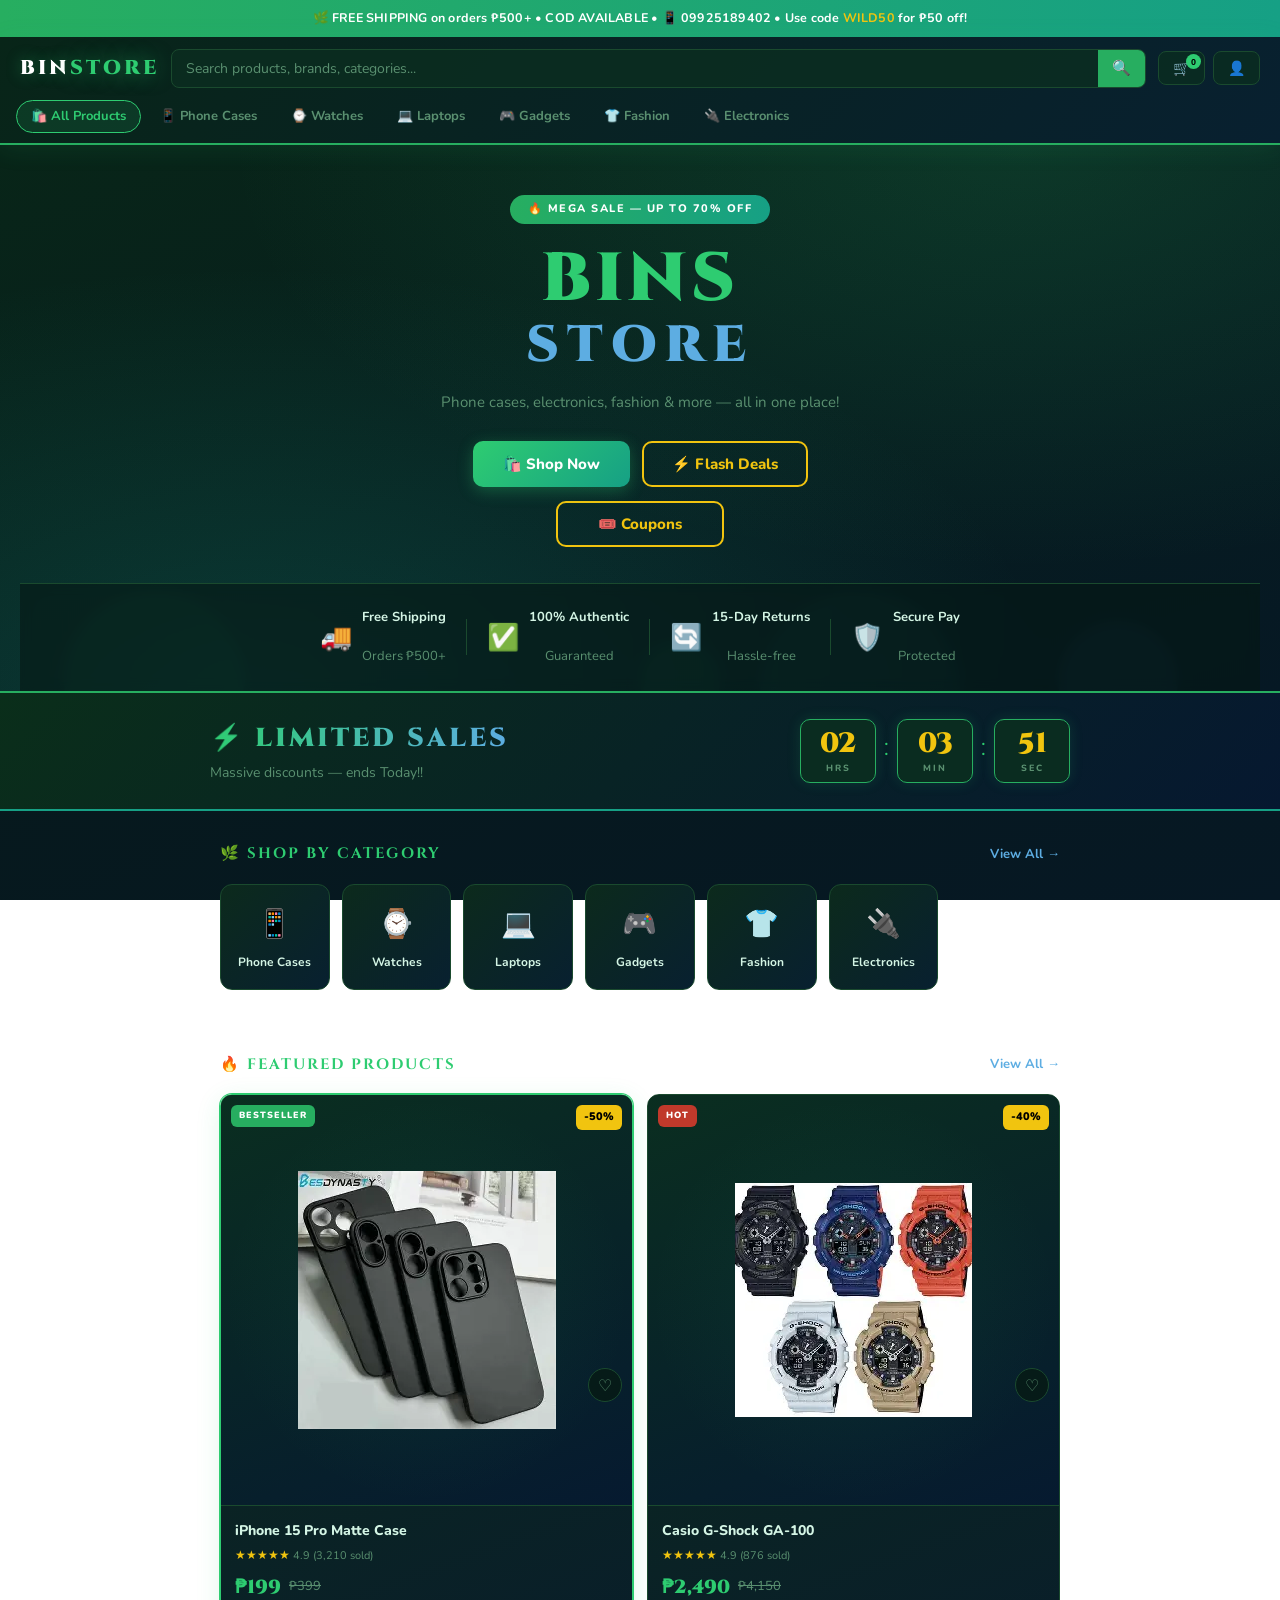
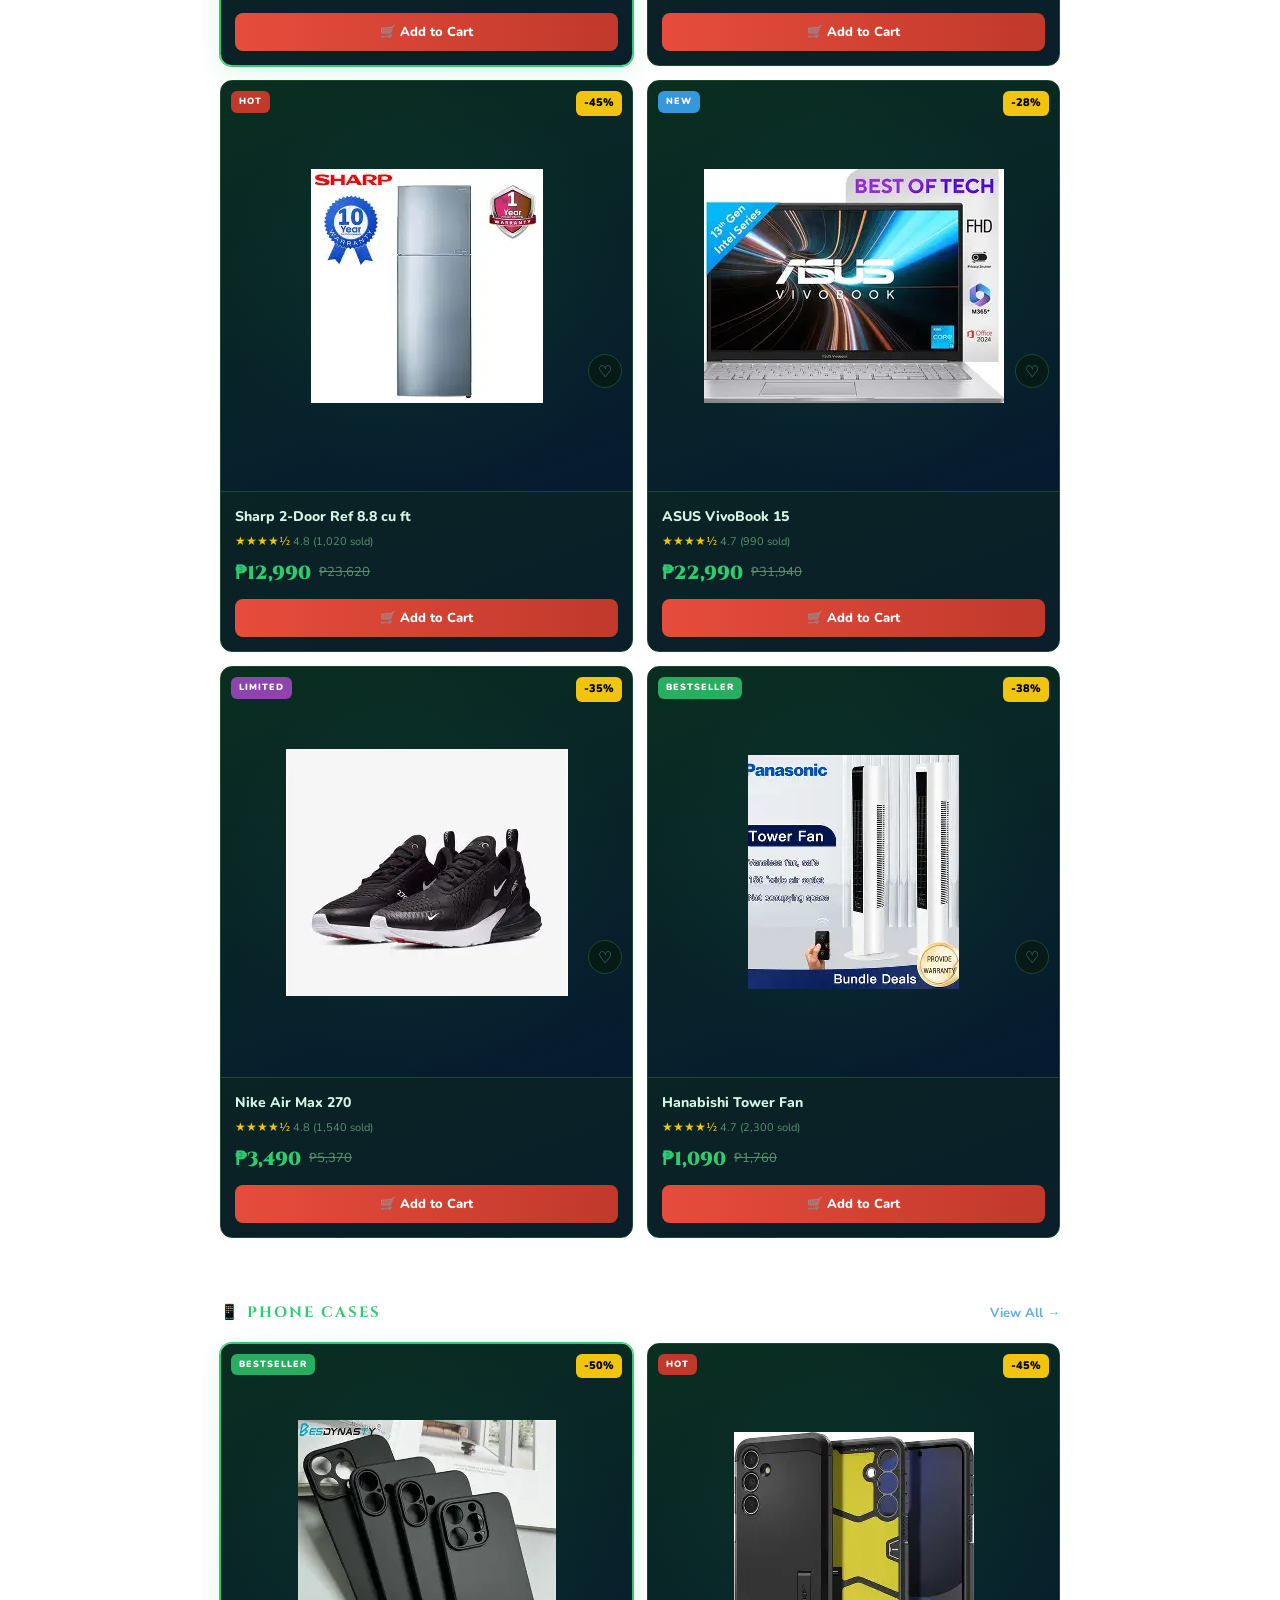
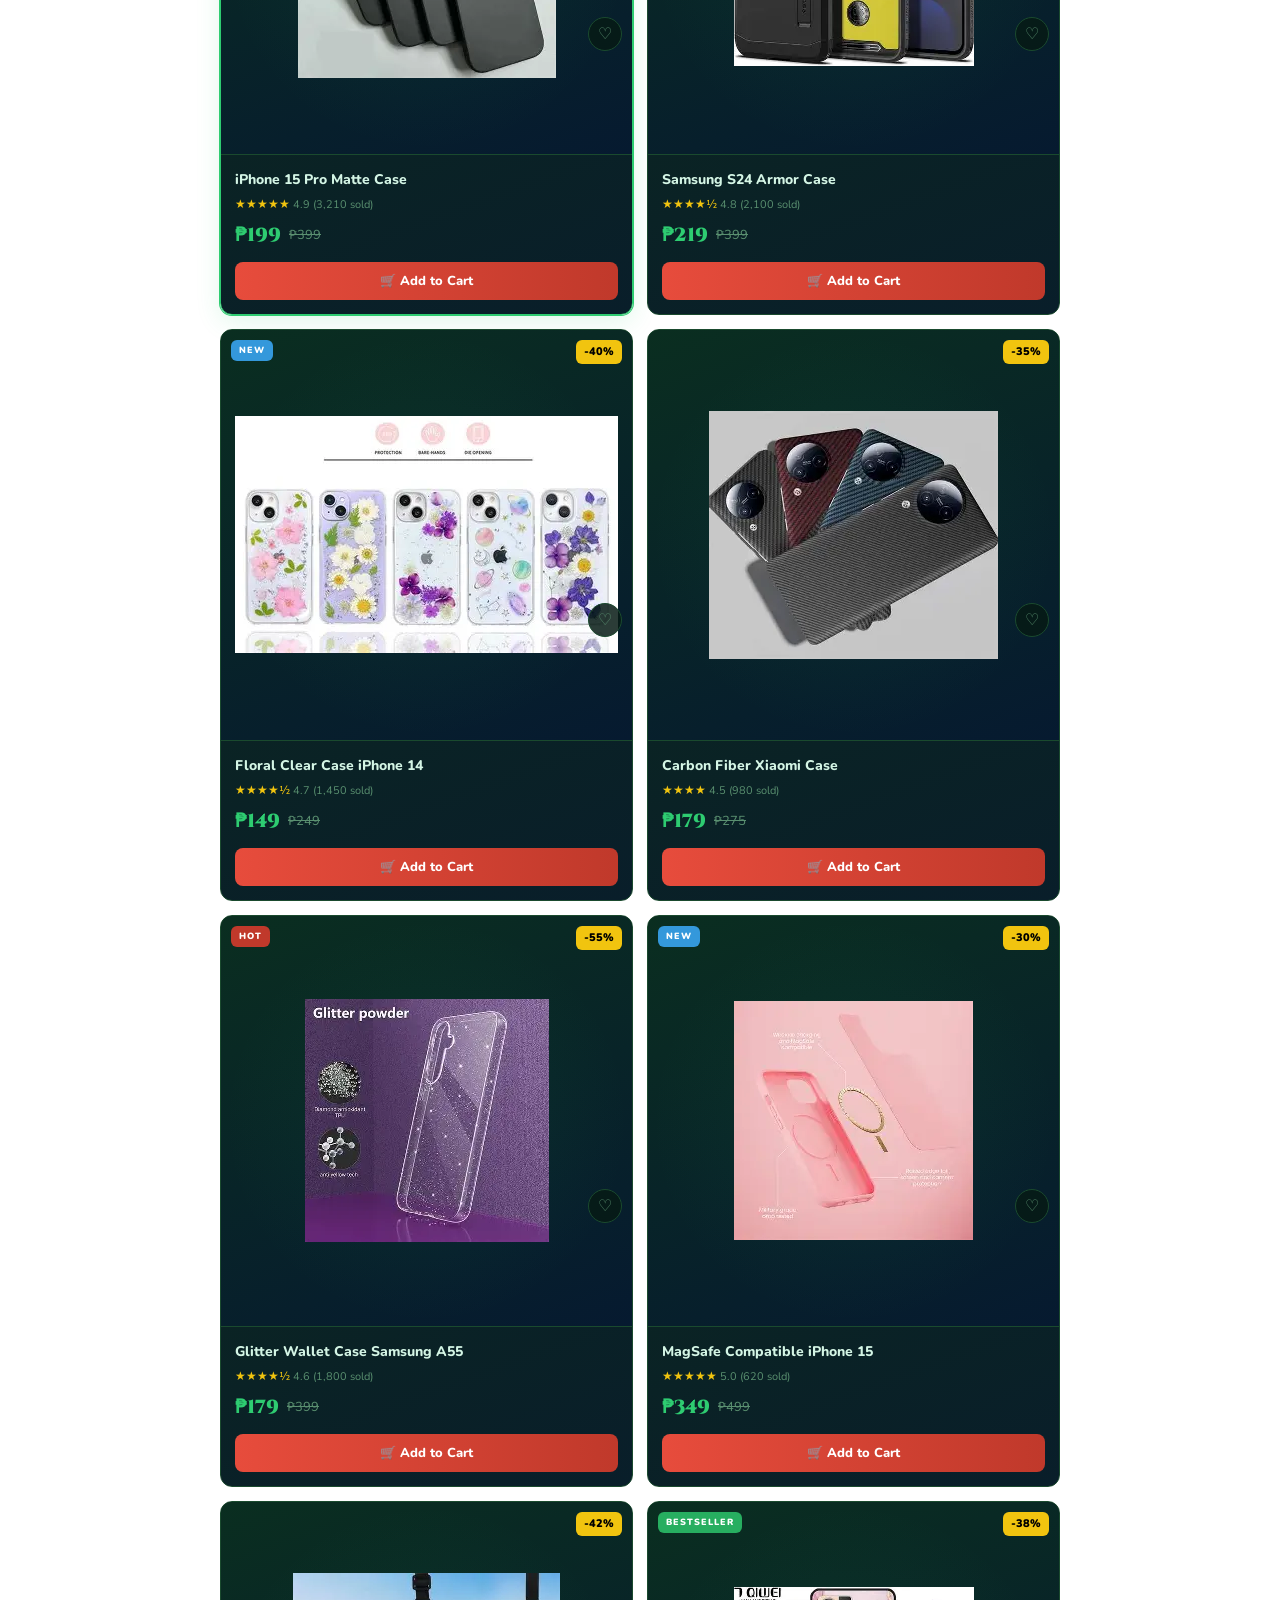
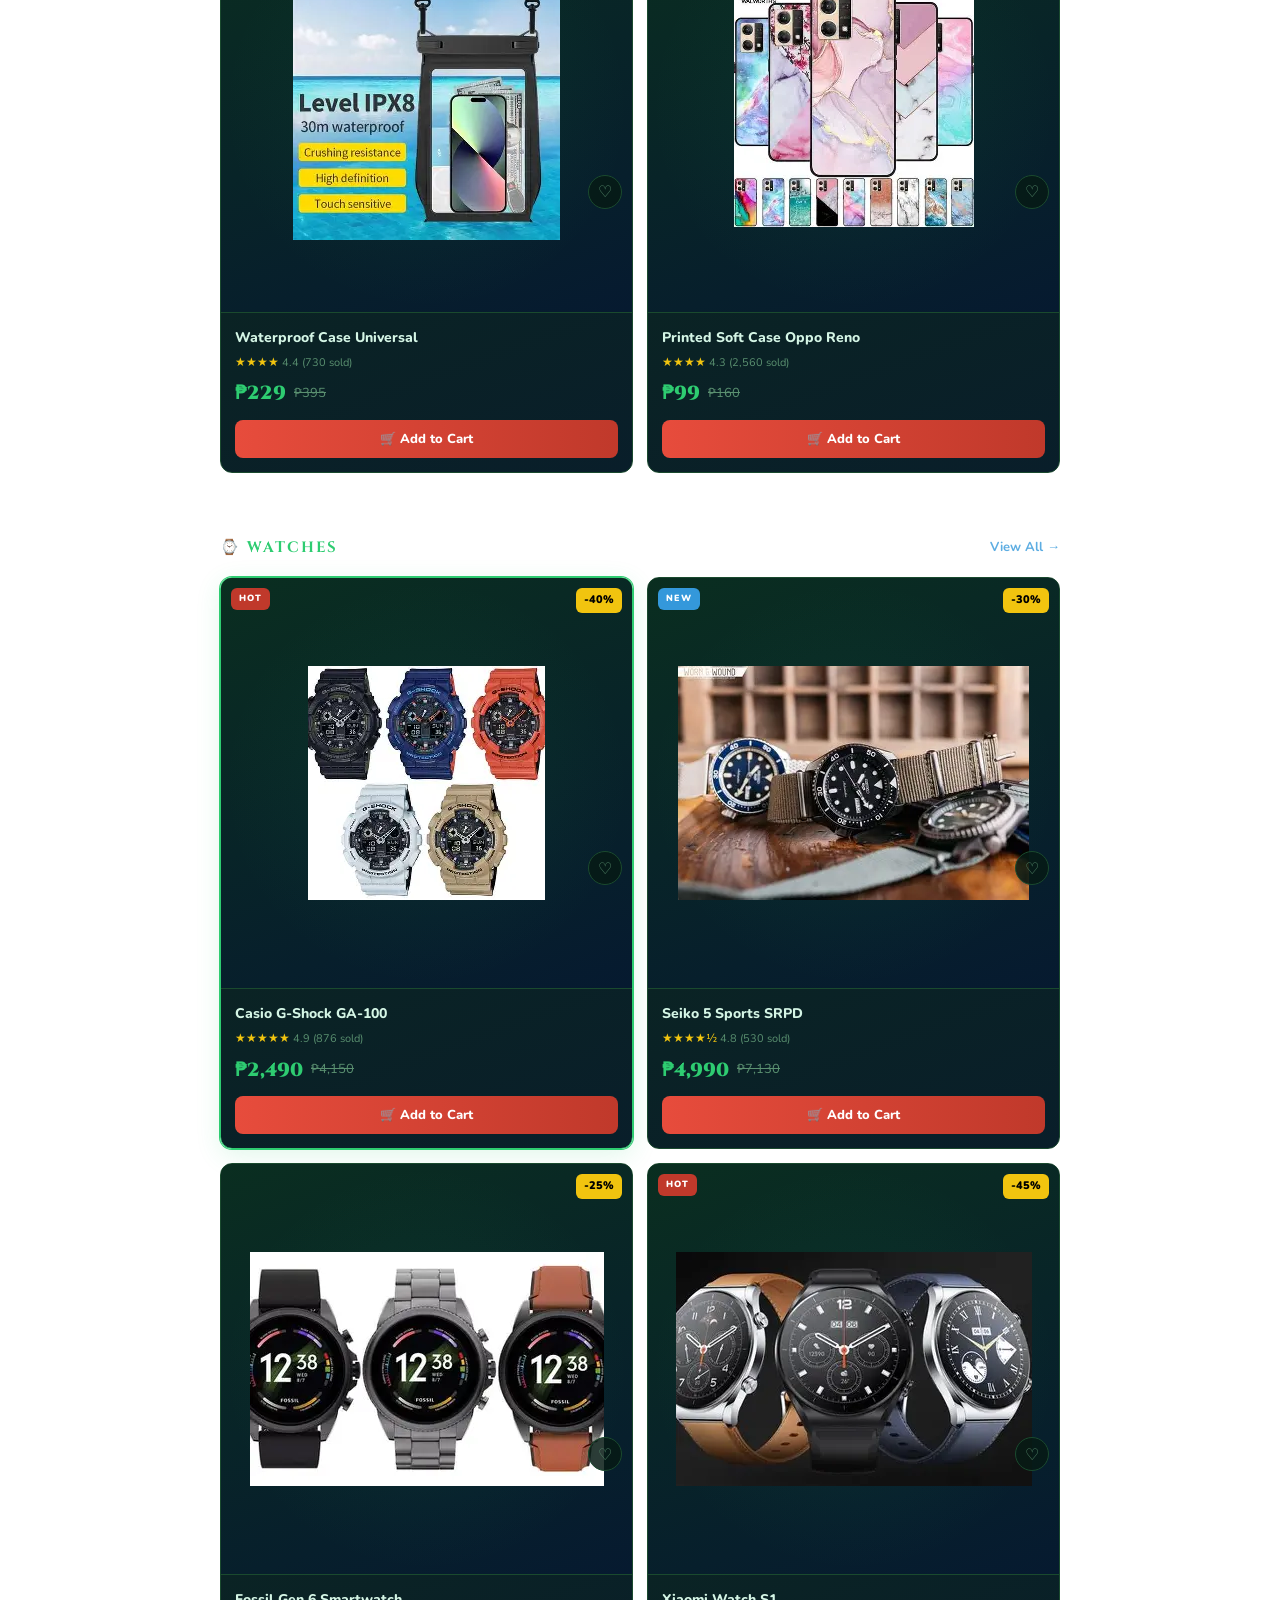
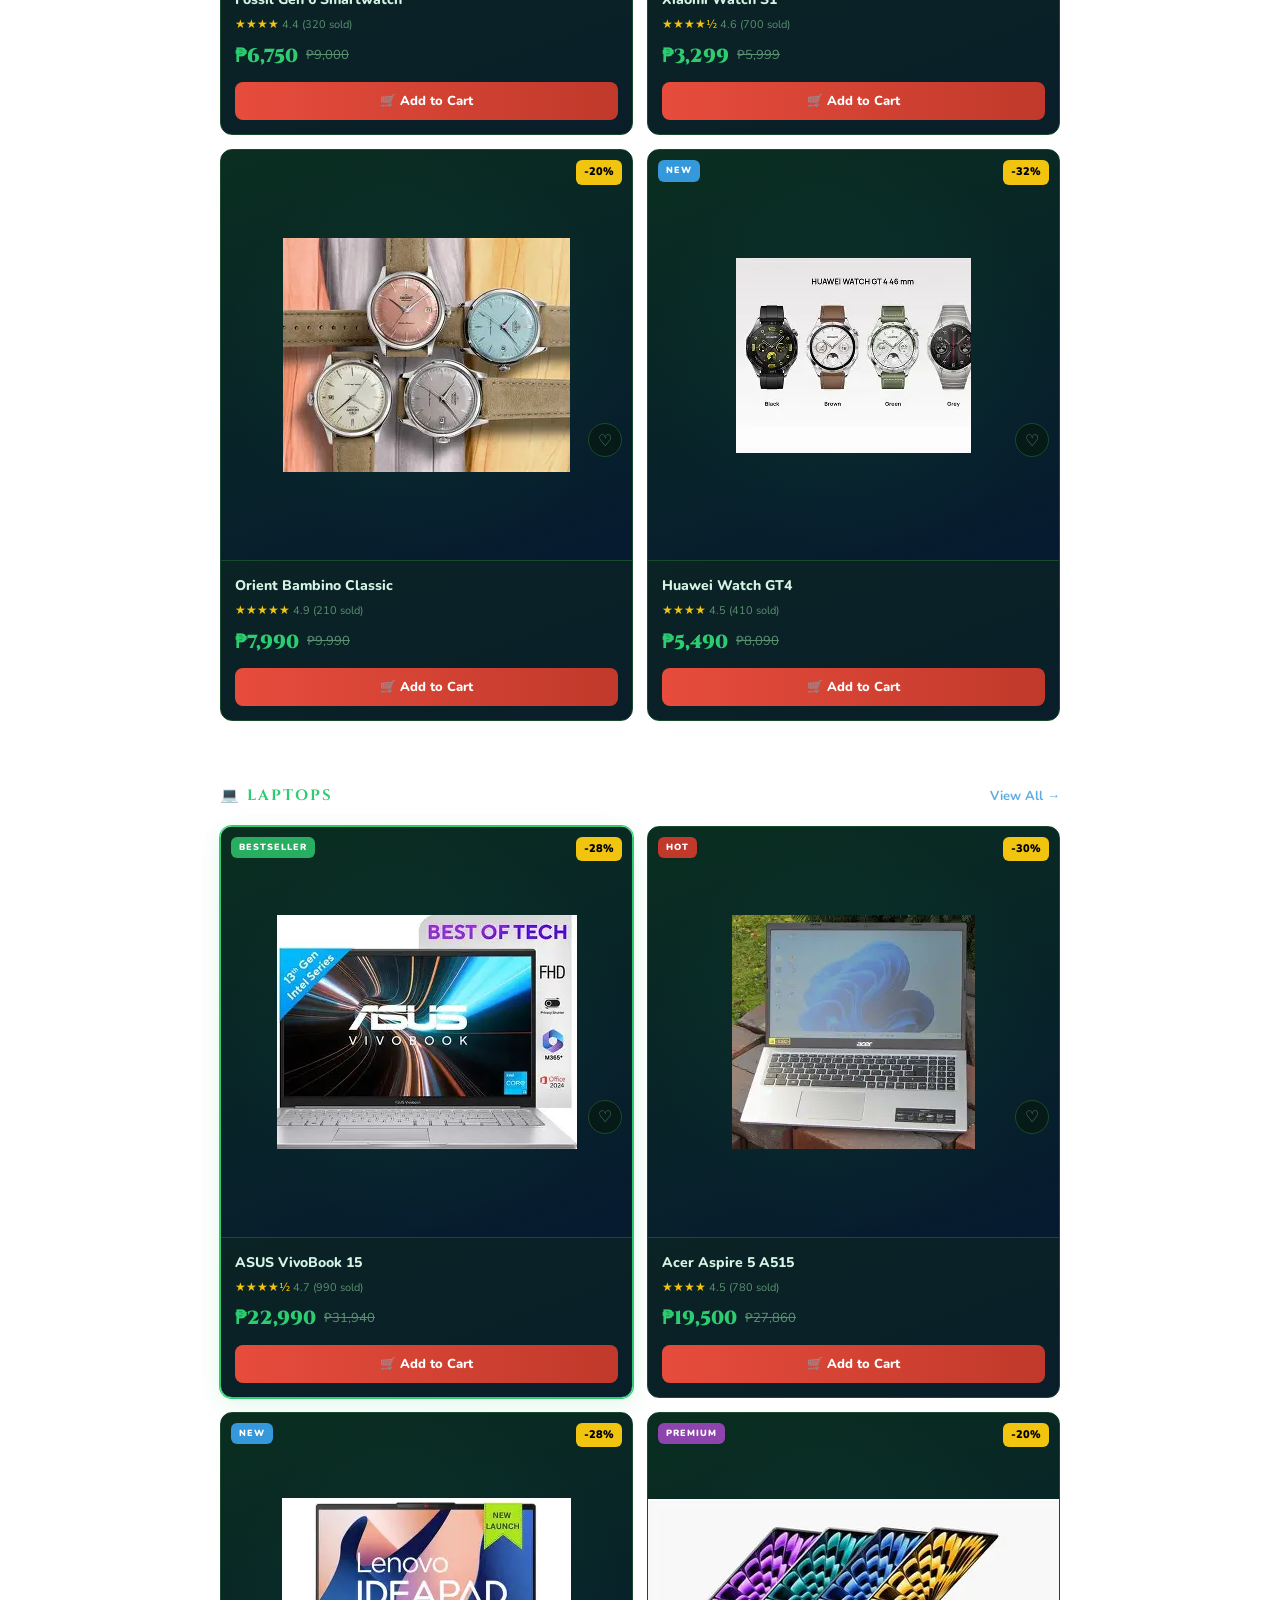
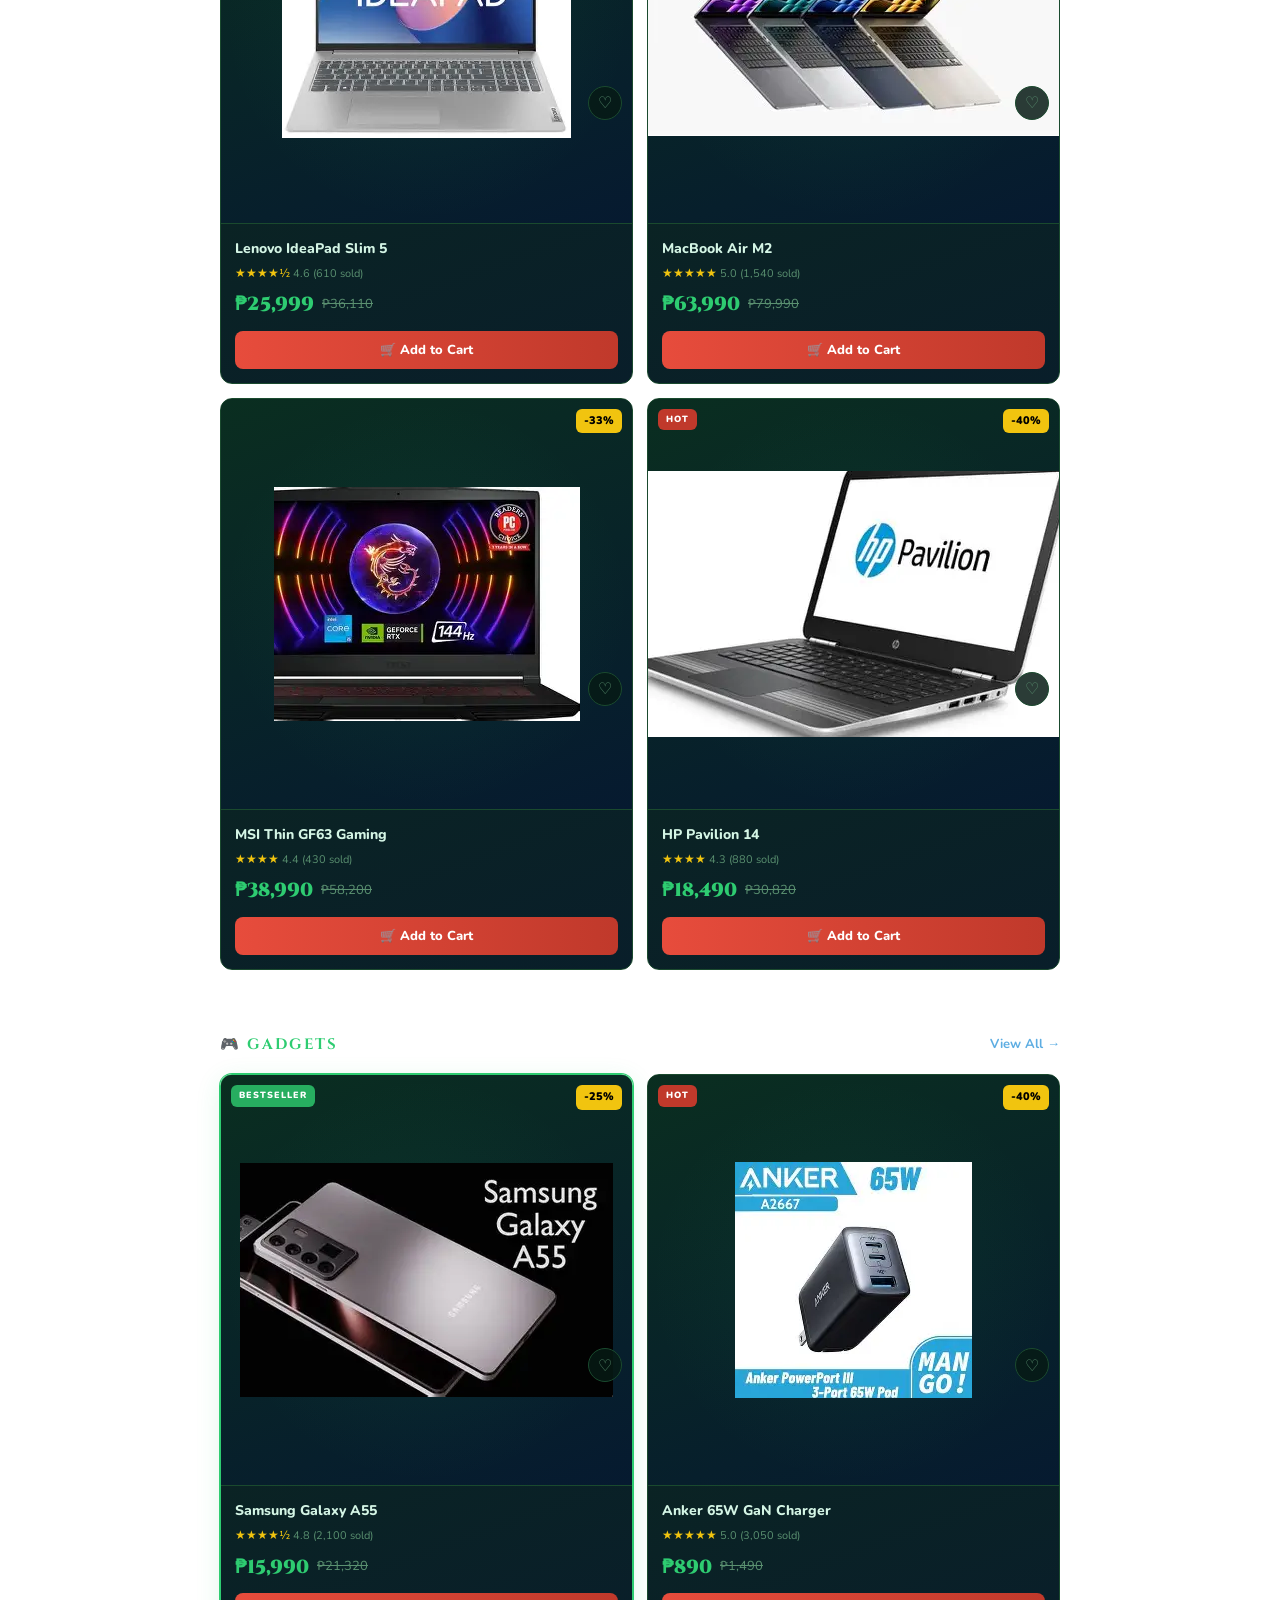
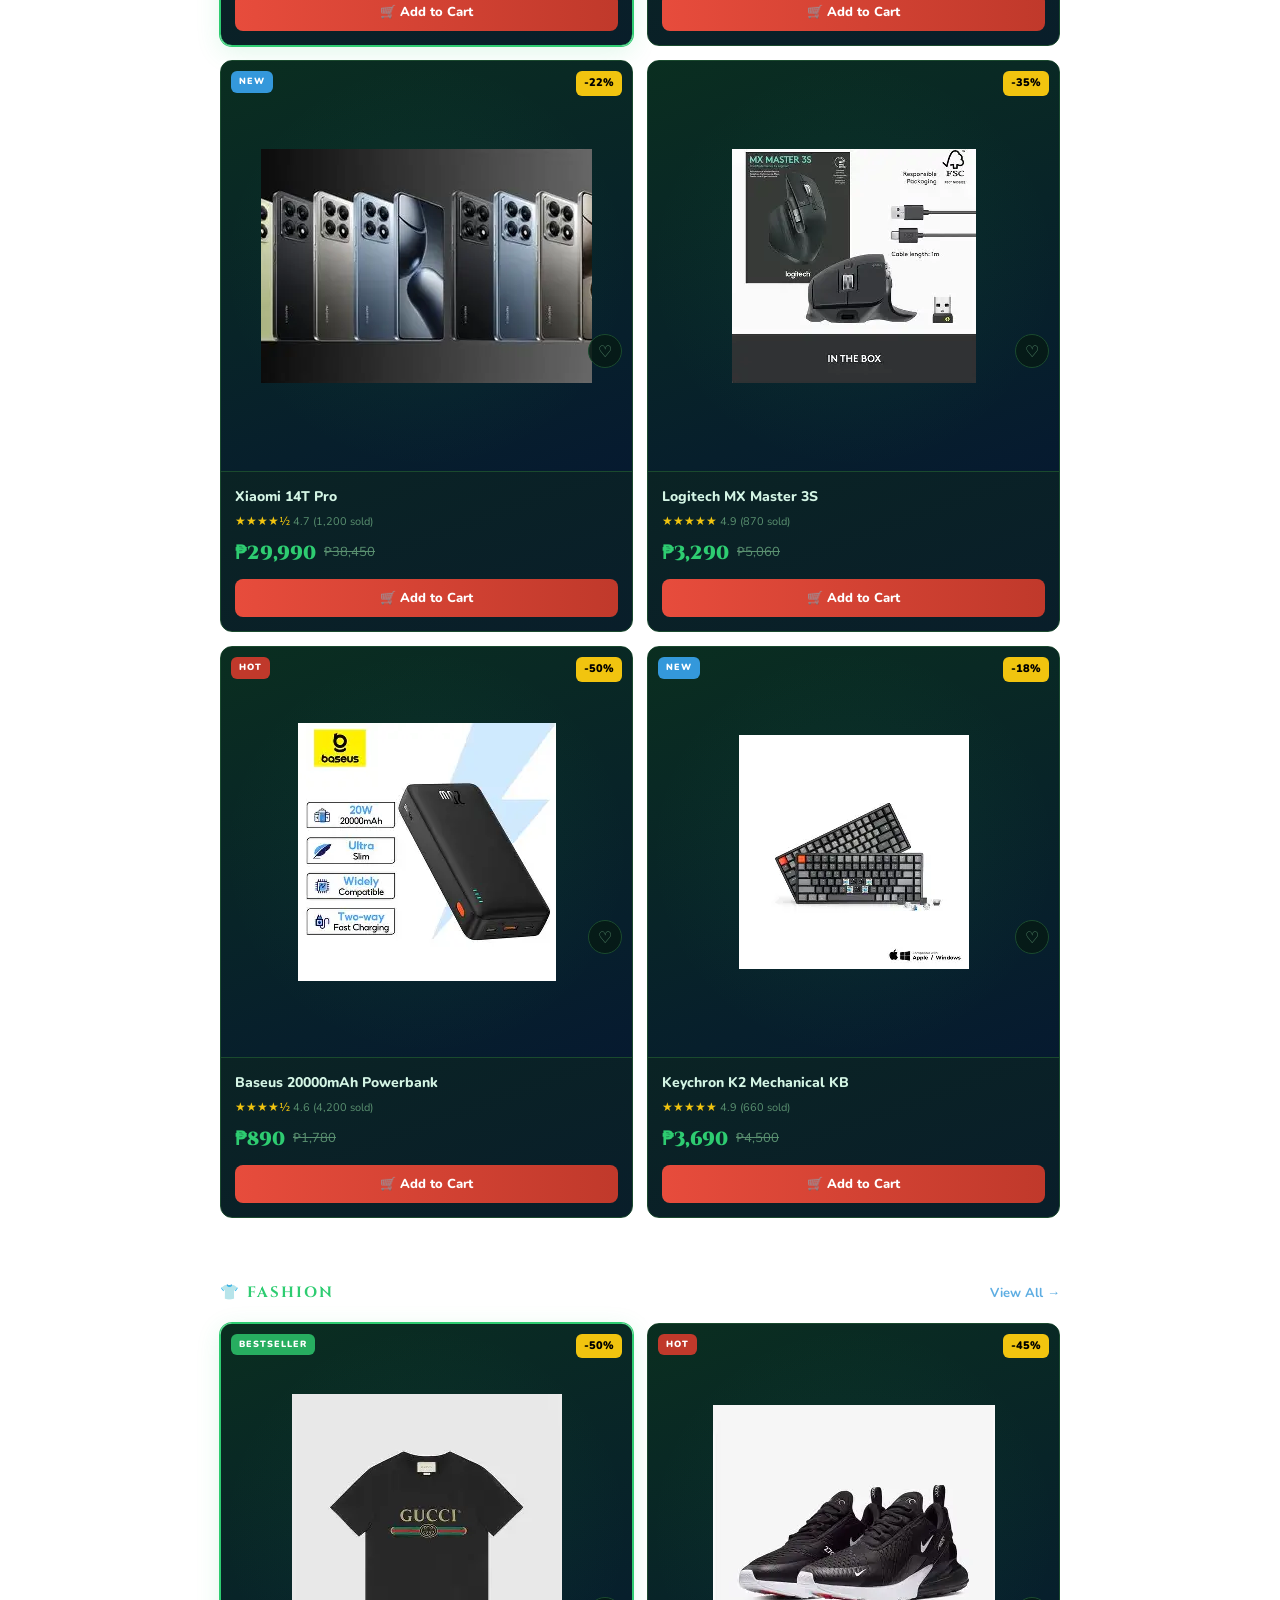
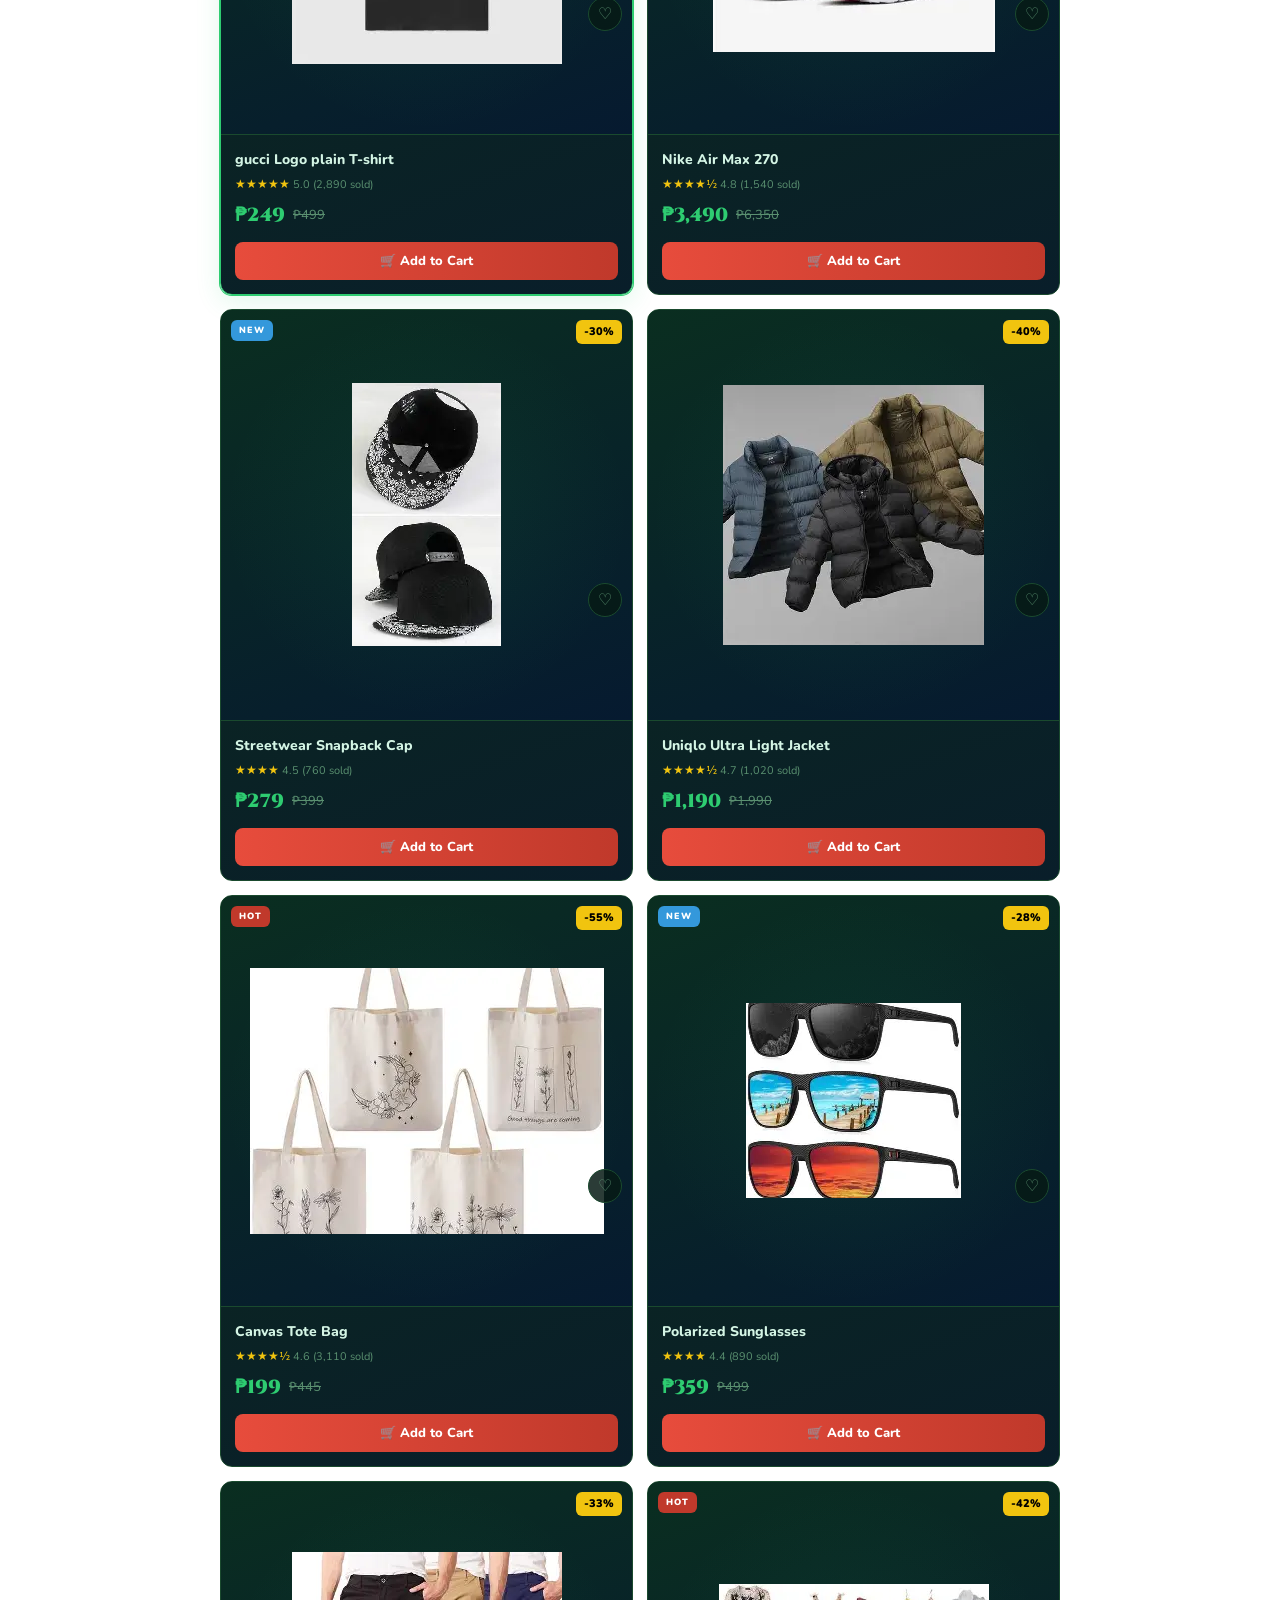
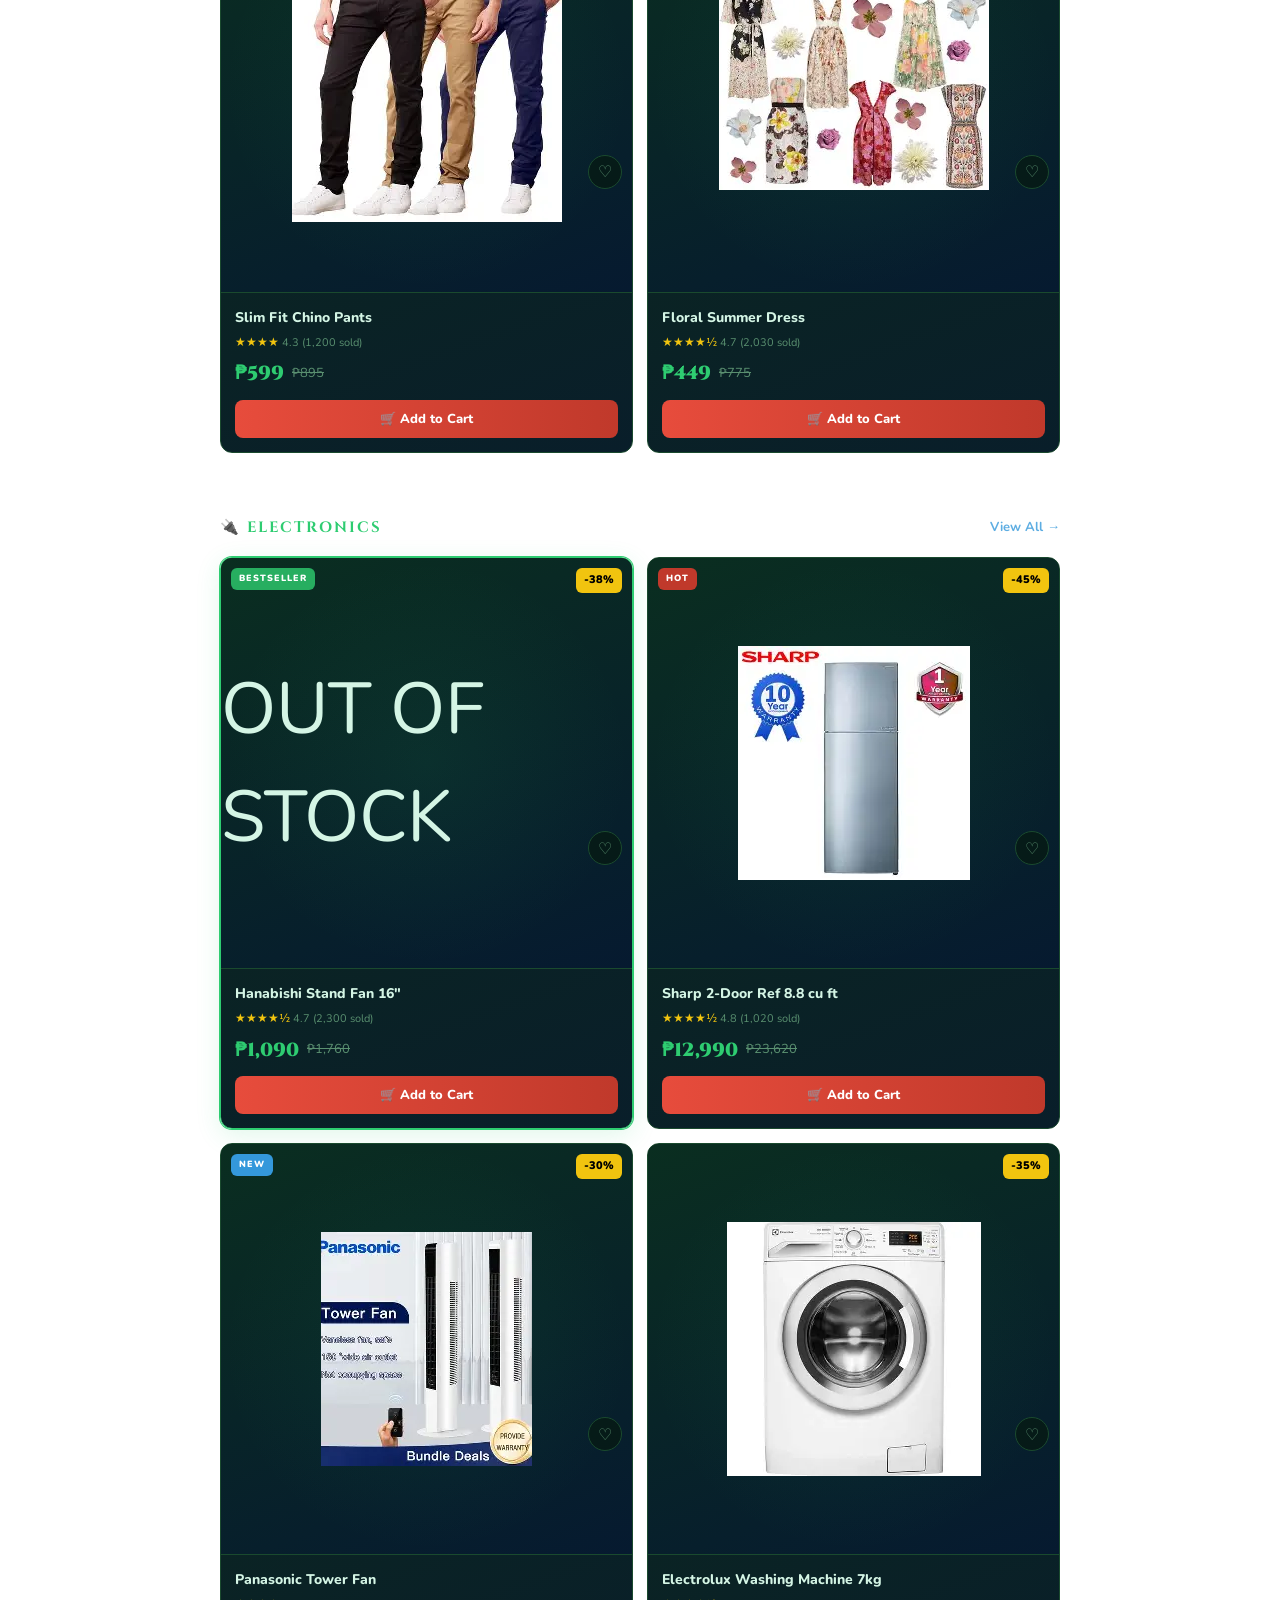
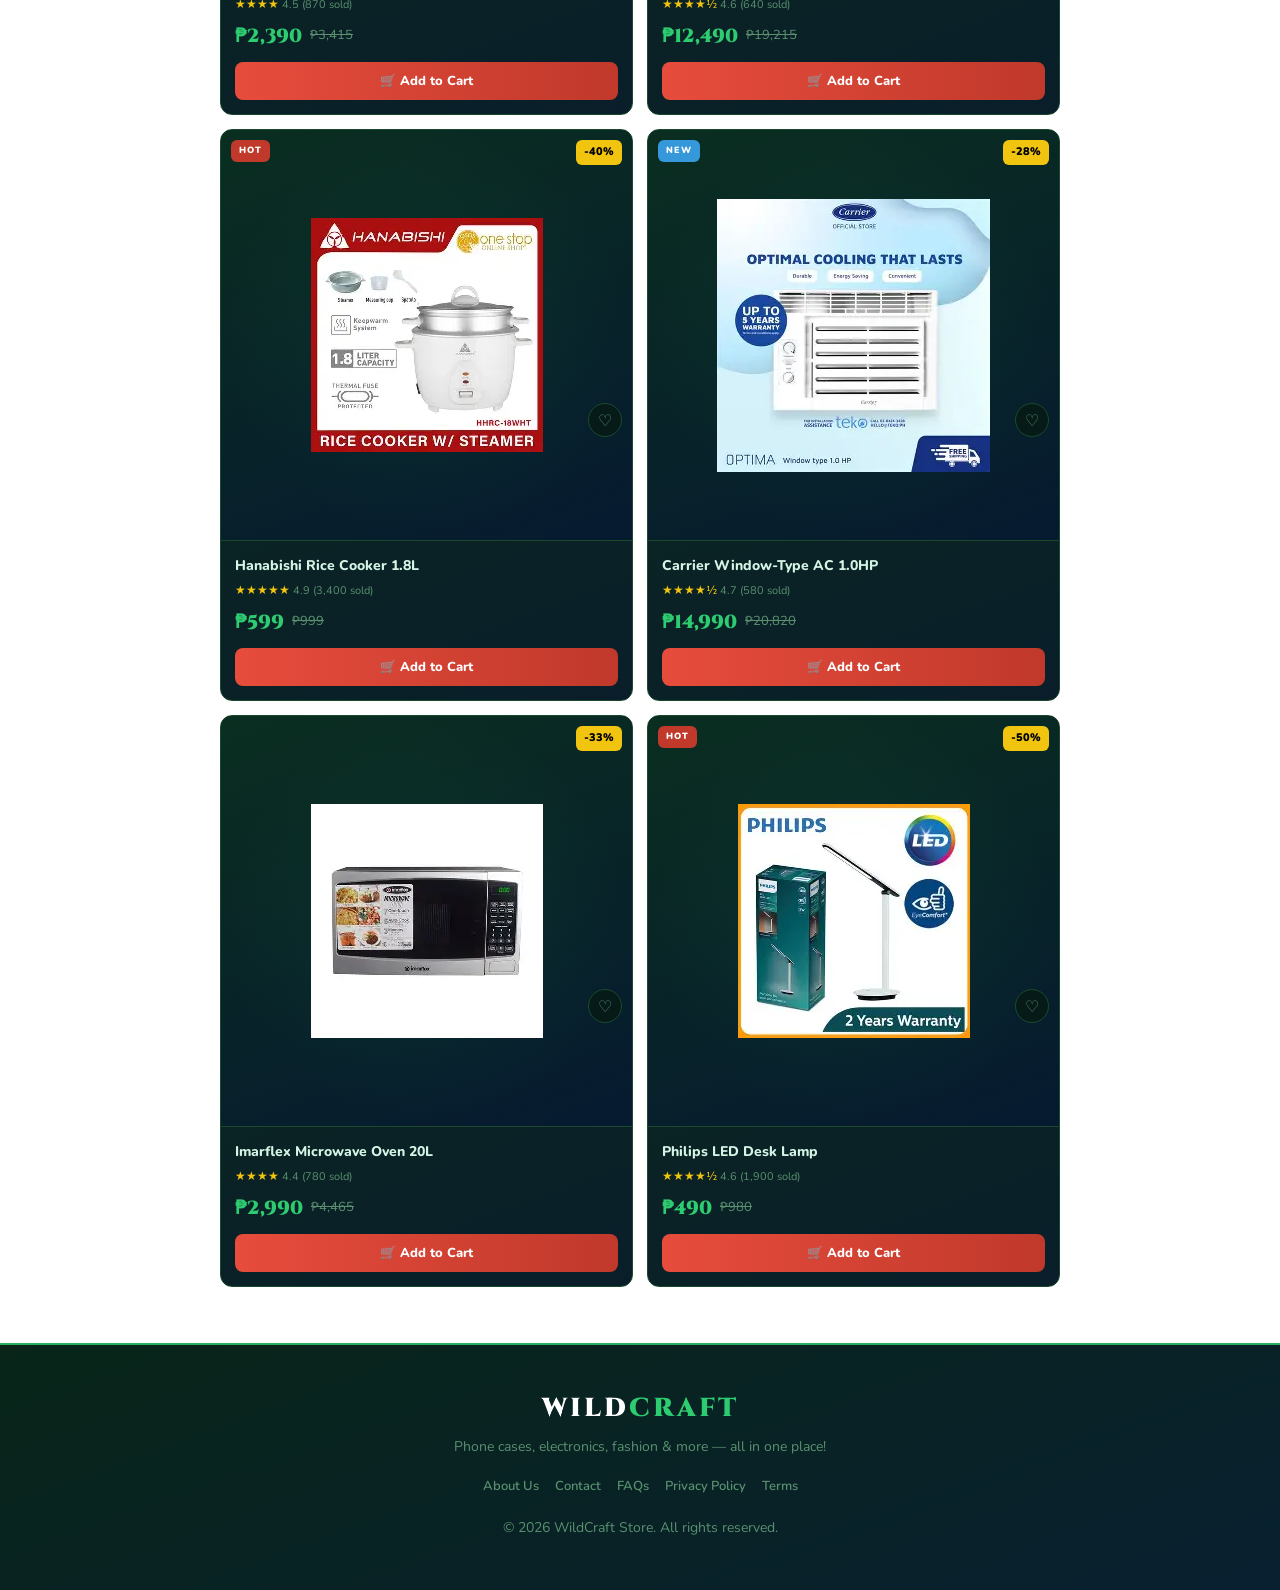
==== index.html @ 9c098290 "Add files via upload" ====
<!DOCTYPE html>
<html lang="en">
<head>
  <meta charset="UTF-8" />
  <meta name="viewport" content="width=device-width, initial-scale=1.0" />
  <title>Bins Store</title>
  <link rel="preconnect" href="https://fonts.googleapis.com" />
  <link rel="preconnect" href="https://fonts.gstatic.com" crossorigin />
  <link href="https://fonts.googleapis.com/css2?family=Cinzel:wght@700;900&family=Nunito:wght@400;600;700;800&display=swap" rel="stylesheet" />
  <link rel="stylesheet" href="styles.css" />
</head>
<body>

  <div class="announcement-bar">
    🌿 FREE SHIPPING on orders ₱500+ &bull; COD AVAILABLE &bull; 📱 09925189402 &bull; Use code <strong>WILD50</strong> for ₱50 off!
  </div>

  <header class="header">
    <div class="header-inner">
      <div class="logo" onclick="window.scrollTo({top:0,behavior:'smooth'})">BIN<span>STORE</span></div>
      <div class="search-bar">
        <input type="text" id="searchInput" placeholder="Search products, brands, categories..." />
        <button class="search-btn" onclick="doSearch()">🔍</button>
      </div>
      <div class="header-icons">
        <button class="icon-btn">🛒<span class="cart-badge" id="cartCount">0</span></button>
        <button class="icon-btn">👤</button>
      </div>
    </div>
    <nav class="nav">
      <a class="nav-link active" onclick="window.scrollTo({top:0,behavior:'smooth'})">🛍️ All Products</a>
      <a class="nav-link" onclick="goTo('casing')">📱 Phone Cases</a>
      <a class="nav-link" onclick="goTo('watches')">⌚ Watches</a>
      <a class="nav-link" onclick="goTo('laptops')">💻 Laptops</a>
      <a class="nav-link" onclick="goTo('gadgets')">🎮 Gadgets</a>
      <a class="nav-link" onclick="goTo('fashion')">👕 Fashion</a>
      <a class="nav-link" onclick="goTo('electronics')">🔌 Electronics</a>
    </nav>
  </header>

  <section class="hero">
    <div class="hero-bubbles">
      <div class="bubble b1"></div>
      <div class="bubble b2"></div>
      <div class="bubble b3"></div>
      <div class="bubble b4"></div>
    </div>
    <div class="hero-content">
      <div class="hero-badge">🔥 MEGA SALE — UP TO 70% OFF</div>
      <h1 class="hero-title"><span>BINS</span><br/><em>STORE</em></h1>
      <p class="hero-desc">Phone cases, electronics, fashion &amp; more — all in one place!</p>
      <div class="hero-btns">
        <button class="btn-primary" onclick="goTo('featured')">🛍️ Shop Now</button>
        <button class="btn-secondary" onclick="goTo('flash')">⚡ Flash Deals</button>
      </div>
      <button class="btn-coupon">🎟️ Coupons</button>
    </div>
    <div class="trust-bar">
      <div class="trust-item"><span class="ti-icon">🚚</span><div><strong>Free Shipping</strong><br/>Orders ₱500+</div></div>
      <div class="trust-divider"></div>
      <div class="trust-item"><span class="ti-icon">✅</span><div><strong>100% Authentic</strong><br/>Guaranteed</div></div>
      <div class="trust-divider"></div>
      <div class="trust-item"><span class="ti-icon">🔄</span><div><strong>15-Day Returns</strong><br/>Hassle-free</div></div>
      <div class="trust-divider"></div>
      <div class="trust-item"><span class="ti-icon">🛡️</span><div><strong>Secure Pay</strong><br/>Protected</div></div>
    </div>
  </section>

  <section class="flash-sale" id="flash">
    <div class="flash-inner">
      <div class="flash-left">
        <div class="flash-title">⚡ LIMITED SALES</div>
        <p class="flash-sub">Massive discounts — ends Today!!</p>
      </div>
      <div class="countdown">
        <div class="cd-block"><span id="hrs">02</span><label>HRS</label></div>
        <div class="cd-sep">:</div>
        <div class="cd-block"><span id="mins">03</span><label>MIN</label></div>
        <div class="cd-sep">:</div>
        <div class="cd-block"><span id="secs">54</span><label>SEC</label></div>
      </div>
    </div>
  </section>

  <section class="section">
    <div class="section-header">
      <h2 class="section-title">🌿 SHOP BY CATEGORY</h2>
      <a class="view-all" onclick="goTo('featured')">View All →</a>
    </div>
    <div class="category-grid">
      <div class="cat-card" onclick="goTo('casing')"><span>📱</span><label>Phone Cases</label></div>
      <div class="cat-card" onclick="goTo('watches')"><span>⌚</span><label>Watches</label></div>
      <div class="cat-card" onclick="goTo('laptops')"><span>💻</span><label>Laptops</label></div>
      <div class="cat-card" onclick="goTo('gadgets')"><span>🎮</span><label>Gadgets</label></div>
      <div class="cat-card" onclick="goTo('fashion')"><span>👕</span><label>Fashion</label></div>
      <div class="cat-card" onclick="goTo('electronics')"><span>🔌</span><label>Electronics</label></div>
    </div>
  </section>

  <section class="section" id="featured">
    <div class="section-header">
      <h2 class="section-title">🔥 FEATURED PRODUCTS</h2>
      <a class="view-all" href="#">View All →</a>
    </div>
    <div class="product-grid">
      <div class="product-card featured">
        <div class="product-badges"><span class="badge-tag bestseller">BESTSELLER</span><span class="badge-discount">-50%</span></div>
        <div class="product-img">
  <img src="ipon.webp" alt="iPhone Case">
</div>
        <button class="wishlist">♡</button>
        <div class="product-info">
          <h3>iPhone 15 Pro Matte Case</h3>
          <div class="stars">★★★★★ <span class="reviews">4.9 (3,210 sold)</span></div>
          <div class="price"><span class="sale-price">₱199</span><span class="orig-price">₱399</span></div>
          <button class="add-cart">🛒 Add to Cart</button>
        </div>
      </div>
      <div class="product-card">
        <div class="product-badges"><span class="badge-tag hot">HOT</span><span class="badge-discount">-40%</span></div>
        <div class="product-img">
  <img src="watch.webp" alt="watch">
</div>
        <button class="wishlist">♡</button>
        <div class="product-info">
          <h3>Casio G-Shock GA-100</h3>
          <div class="stars">★★★★★ <span class="reviews">4.9 (876 sold)</span></div>
          <div class="price"><span class="sale-price">₱2,490</span><span class="orig-price">₱4,150</span></div>
          <button class="add-cart">🛒 Add to Cart</button>
        </div>
      </div>
      <div class="product-card">
        <div class="product-badges"><span class="badge-tag hot">HOT</span><span class="badge-discount">-45%</span></div>
        <div class="product-img">
  <img src="ref.webp" alt="Refrigerator">
</div>
        <button class="wishlist">♡</button>
        <div class="product-info">
          <h3>Sharp 2-Door Ref 8.8 cu ft</h3>
          <div class="stars">★★★★½ <span class="reviews">4.8 (1,020 sold)</span></div>
          <div class="price"><span class="sale-price">₱12,990</span><span class="orig-price">₱23,620</span></div>
          <button class="add-cart">🛒 Add to Cart</button>
        </div>
      </div>
      <div class="product-card">
        <div class="product-badges"><span class="badge-tag new">NEW</span><span class="badge-discount">-28%</span></div>
       <div class="product-img">
  <img src="asus.webp" alt="Laptop">
</div>
        <button class="wishlist">♡</button>
        <div class="product-info">
          <h3>ASUS VivoBook 15</h3>
          <div class="stars">★★★★½ <span class="reviews">4.7 (990 sold)</span></div>
          <div class="price"><span class="sale-price">₱22,990</span><span class="orig-price">₱31,940</span></div>
          <button class="add-cart">🛒 Add to Cart</button>
        </div>
      </div>
      <div class="product-card">
        <div class="product-badges"><span class="badge-tag rare">LIMITED</span><span class="badge-discount">-35%</span></div>
       <div class="product-img">
  <img src="shoes.webp" alt="nike">
</div>
        <button class="wishlist">♡</button>
        <div class="product-info">
          <h3>Nike Air Max 270</h3>
          <div class="stars">★★★★½ <span class="reviews">4.8 (1,540 sold)</span></div>
          <div class="price"><span class="sale-price">₱3,490</span><span class="orig-price">₱5,370</span></div>
          <button class="add-cart">🛒 Add to Cart</button>
        </div>
      </div>
      <div class="product-card">
        <div class="product-badges"><span class="badge-tag bestseller">BESTSELLER</span><span class="badge-discount">-38%</span></div>
       <div class="product-img">
  <img src="fan.webp" alt="Electric fan">
</div>
        <button class="wishlist">♡</button>
        <div class="product-info">
          <h3>Hanabishi Tower Fan</h3>
          <div class="stars">★★★★½ <span class="reviews">4.7 (2,300 sold)</span></div>
          <div class="price"><span class="sale-price">₱1,090</span><span class="orig-price">₱1,760</span></div>
          <button class="add-cart">🛒 Add to Cart</button>
        </div>
      </div>
    </div>
  </section>

  <section class="section" id="casing">
    <div class="section-header">
      <h2 class="section-title">📱 PHONE CASES</h2>
      <a class="view-all" href="#">View All →</a>
    </div>
    <div class="product-grid">
      <div class="product-card featured">
        <div class="product-badges"><span class="badge-tag bestseller">BESTSELLER</span><span class="badge-discount">-50%</span></div>
        <div class="product-img">
  <img src="ipon.webp" alt="iPhone Case">
</div>
        <button class="wishlist">♡</button>
        <div class="product-info">
          <h3>iPhone 15 Pro Matte Case</h3>
          <div class="stars">★★★★★ <span class="reviews">4.9 (3,210 sold)</span></div>
          <div class="price"><span class="sale-price">₱199</span><span class="orig-price">₱399</span></div>
          <button class="add-cart">🛒 Add to Cart</button>
        </div>
      </div>
      <div class="product-card">
        <div class="product-badges"><span class="badge-tag hot">HOT</span><span class="badge-discount">-45%</span></div>
       <div class="product-img">
<img src="samsung.webp" alt="samsung Case">
</div>
        <button class="wishlist">♡</button>
        <div class="product-info">
          <h3>Samsung S24 Armor Case</h3>
          <div class="stars">★★★★½ <span class="reviews">4.8 (2,100 sold)</span></div>
          <div class="price"><span class="sale-price">₱219</span><span class="orig-price">₱399</span></div>
          <button class="add-cart">🛒 Add to Cart</button>
        </div>
      </div>
      <div class="product-card">
        <div class="product-badges"><span class="badge-tag new">NEW</span><span class="badge-discount">-40%</span></div>
        <div class="product-img">
<img src="floral.webp" alt="iphone Case">
</div>

        <button class="wishlist">♡</button>
        <div class="product-info">
          <h3>Floral Clear Case iPhone 14</h3>
          <div class="stars">★★★★½ <span class="reviews">4.7 (1,450 sold)</span></div>
          <div class="price"><span class="sale-price">₱149</span><span class="orig-price">₱249</span></div>
          <button class="add-cart">🛒 Add to Cart</button>
        </div>
      </div>
      <div class="product-card">
        <div class="product-badges"><span class="badge-discount">-35%</span></div>
        <div class="product-img">
<img src="carbon.webp" alt="xiaomi Case">
</div>
        <button class="wishlist">♡</button>
        <div class="product-info">
          <h3>Carbon Fiber Xiaomi Case</h3>
          <div class="stars">★★★★ <span class="reviews">4.5 (980 sold)</span></div>
          <div class="price"><span class="sale-price">₱179</span><span class="orig-price">₱275</span></div>
          <button class="add-cart">🛒 Add to Cart</button>
        </div>
      </div>
      <div class="product-card">
        <div class="product-badges"><span class="badge-tag hot">HOT</span><span class="badge-discount">-55%</span></div>
         <div class="product-img">
<img src="glitter.webp" alt="samsung Case">
</div>

        <button class="wishlist">♡</button>
        <div class="product-info">
          <h3>Glitter Wallet Case Samsung A55</h3>
          <div class="stars">★★★★½ <span class="reviews">4.6 (1,800 sold)</span></div>
          <div class="price"><span class="sale-price">₱179</span><span class="orig-price">₱399</span></div>
          <button class="add-cart">🛒 Add to Cart</button>
        </div>
      </div>
      <div class="product-card">
        <div class="product-badges"><span class="badge-tag new">NEW</span><span class="badge-discount">-30%</span></div>
          <div class="product-img">
<img src="magsafe.webp" alt="iphone Case">
</div>

        <button class="wishlist">♡</button>
        <div class="product-info">
          <h3>MagSafe Compatible iPhone 15</h3>
          <div class="stars">★★★★★ <span class="reviews">5.0 (620 sold)</span></div>
          <div class="price"><span class="sale-price">₱349</span><span class="orig-price">₱499</span></div>
          <button class="add-cart">🛒 Add to Cart</button>
        </div>
      </div>
      <div class="product-card">
        <div class="product-badges"><span class="badge-discount">-42%</span></div>
         <div class="product-img">
<img src="universal.webp" alt="water proof Case">
</div>

        <button class="wishlist">♡</button>
        <div class="product-info">
          <h3>Waterproof Case Universal</h3>
          <div class="stars">★★★★ <span class="reviews">4.4 (730 sold)</span></div>
          <div class="price"><span class="sale-price">₱229</span><span class="orig-price">₱395</span></div>
          <button class="add-cart">🛒 Add to Cart</button>
        </div>
      </div>
      <div class="product-card">
        <div class="product-badges"><span class="badge-tag bestseller">BESTSELLER</span><span class="badge-discount">-38%</span></div>
            <div class="product-img">
<img src="soft.webp" alt="oppo Case">
</div>
        <button class="wishlist">♡</button>
        <div class="product-info">
          <h3>Printed Soft Case Oppo Reno</h3>
          <div class="stars">★★★★ <span class="reviews">4.3 (2,560 sold)</span></div>
          <div class="price"><span class="sale-price">₱99</span><span class="orig-price">₱160</span></div>
          <button class="add-cart">🛒 Add to Cart</button>
        </div>
      </div>
    </div>
  </section>

  <section class="section" id="watches">
    <div class="section-header">
      <h2 class="section-title">⌚ WATCHES</h2>
      <a class="view-all" href="#">View All →</a>
    </div>
    <div class="product-grid">
      <div class="product-card featured">
        <div class="product-badges"><span class="badge-tag hot">HOT</span><span class="badge-discount">-40%</span></div>
           <div class="product-img">
<img src="watch.webp" alt="casio watch">
</div>

        <button class="wishlist">♡</button>
        <div class="product-info">
          <h3>Casio G-Shock GA-100</h3>
          <div class="stars">★★★★★ <span class="reviews">4.9 (876 sold)</span></div>
          <div class="price"><span class="sale-price">₱2,490</span><span class="orig-price">₱4,150</span></div>
          <button class="add-cart">🛒 Add to Cart</button>
        </div>
      </div>
      <div class="product-card">
        <div class="product-badges"><span class="badge-tag new">NEW</span><span class="badge-discount">-30%</span></div>
            <div class="product-img">
<img src="seiko.webp" alt="seiko watch">
</div>
        <button class="wishlist">♡</button>
        <div class="product-info">
          <h3>Seiko 5 Sports SRPD</h3>
          <div class="stars">★★★★½ <span class="reviews">4.8 (530 sold)</span></div>
          <div class="price"><span class="sale-price">₱4,990</span><span class="orig-price">₱7,130</span></div>
          <button class="add-cart">🛒 Add to Cart</button>
        </div>
      </div>
      <div class="product-card">
        <div class="product-badges"><span class="badge-discount">-25%</span></div>
         <div class="product-img">
<img src="fossil.webp" alt="smart watch">
</div>

        <button class="wishlist">♡</button>
        <div class="product-info">
          <h3>Fossil Gen 6 Smartwatch</h3>
          <div class="stars">★★★★ <span class="reviews">4.4 (320 sold)</span></div>
          <div class="price"><span class="sale-price">₱6,750</span><span class="orig-price">₱9,000</span></div>
          <button class="add-cart">🛒 Add to Cart</button>
        </div>
      </div>
      <div class="product-card">
        <div class="product-badges"><span class="badge-tag hot">HOT</span><span class="badge-discount">-45%</span></div>
        <div class="product-img">
<img src="xiaomi watch.webp" alt="xiaomi watch">
</div>

        <button class="wishlist">♡</button>
        <div class="product-info">
          <h3>Xiaomi Watch S1</h3>
          <div class="stars">★★★★½ <span class="reviews">4.6 (700 sold)</span></div>
          <div class="price"><span class="sale-price">₱3,299</span><span class="orig-price">₱5,999</span></div>
          <button class="add-cart">🛒 Add to Cart</button>
        </div>
      </div>
      <div class="product-card">
        <div class="product-badges"><span class="badge-discount">-20%</span></div>
        <div class="product-img">
<img src="bambino.webp" alt="orient watch">
</div>
        <button class="wishlist">♡</button>
        <div class="product-info">
          <h3>Orient Bambino Classic</h3>
          <div class="stars">★★★★★ <span class="reviews">4.9 (210 sold)</span></div>
          <div class="price"><span class="sale-price">₱7,990</span><span class="orig-price">₱9,990</span></div>
          <button class="add-cart">🛒 Add to Cart</button>
        </div>
      </div>
      <div class="product-card">
        <div class="product-badges"><span class="badge-tag new">NEW</span><span class="badge-discount">-32%</span></div>
        <div class="product-img">
<img src="huawei.webp" alt="huawei watch">
</div>
        <button class="wishlist">♡</button>
        <div class="product-info">
          <h3>Huawei Watch GT4</h3>
          <div class="stars">★★★★ <span class="reviews">4.5 (410 sold)</span></div>
          <div class="price"><span class="sale-price">₱5,490</span><span class="orig-price">₱8,090</span></div>
          <button class="add-cart">🛒 Add to Cart</button>
        </div>
      </div>
    </div>
  </section>

  <section class="section" id="laptops">
    <div class="section-header">
      <h2 class="section-title">💻 LAPTOPS</h2>
      <a class="view-all" href="#">View All →</a>
    </div>
    <div class="product-grid">
      <div class="product-card featured">
        <div class="product-badges"><span class="badge-tag bestseller">BESTSELLER</span><span class="badge-discount">-28%</span></div>
        <div class="product-img">
<img src="asus.webp" alt="asus laptop">
</div>
        <button class="wishlist">♡</button>
        <div class="product-info">
          <h3>ASUS VivoBook 15</h3>
          <div class="stars">★★★★½ <span class="reviews">4.7 (990 sold)</span></div>
          <div class="price"><span class="sale-price">₱22,990</span><span class="orig-price">₱31,940</span></div>
          <button class="add-cart">🛒 Add to Cart</button>
        </div>
      </div>
      <div class="product-card">
        <div class="product-badges"><span class="badge-tag hot">HOT</span><span class="badge-discount">-30%</span></div>
        <div class="product-img">
<img src="acer.webp" alt="acer laptop">
</div>
        <button class="wishlist">♡</button>
        <div class="product-info">
          <h3>Acer Aspire 5 A515</h3>
          <div class="stars">★★★★ <span class="reviews">4.5 (780 sold)</span></div>
          <div class="price"><span class="sale-price">₱19,500</span><span class="orig-price">₱27,860</span></div>
          <button class="add-cart">🛒 Add to Cart</button>
        </div>
      </div>
      <div class="product-card">
        <div class="product-badges"><span class="badge-tag new">NEW</span><span class="badge-discount">-28%</span></div>
        <div class="product-img">
<img src="lenovo.webp" alt="lenovo laptop">
</div>
        <button class="wishlist">♡</button>
        <div class="product-info">
          <h3>Lenovo IdeaPad Slim 5</h3>
          <div class="stars">★★★★½ <span class="reviews">4.6 (610 sold)</span></div>
          <div class="price"><span class="sale-price">₱25,999</span><span class="orig-price">₱36,110</span></div>
          <button class="add-cart">🛒 Add to Cart</button>
        </div>
      </div>
      <div class="product-card">
        <div class="product-badges"><span class="badge-tag rare">PREMIUM</span><span class="badge-discount">-20%</span></div>
        <div class="product-img">
<img src="macbook.webp" alt="apple laptop">
</div>
        <button class="wishlist">♡</button>
        <div class="product-info">
          <h3>MacBook Air M2</h3>
          <div class="stars">★★★★★ <span class="reviews">5.0 (1,540 sold)</span></div>
          <div class="price"><span class="sale-price">₱63,990</span><span class="orig-price">₱79,990</span></div>
          <button class="add-cart">🛒 Add to Cart</button>
        </div>
      </div>
      <div class="product-card">
        <div class="product-badges"><span class="badge-discount">-33%</span></div>
        <div class="product-img">
<img src="msi.webp" alt="msi laptop">
</div>
        <button class="wishlist">♡</button>
        <div class="product-info">
          <h3>MSI Thin GF63 Gaming</h3>
          <div class="stars">★★★★ <span class="reviews">4.4 (430 sold)</span></div>
          <div class="price"><span class="sale-price">₱38,990</span><span class="orig-price">₱58,200</span></div>
          <button class="add-cart">🛒 Add to Cart</button>
        </div>
      </div>
      <div class="product-card">
        <div class="product-badges"><span class="badge-tag hot">HOT</span><span class="badge-discount">-40%</span></div>
         <div class="product-img">
<img src="hp.webp" alt="hp laptop">
</div>
        <button class="wishlist">♡</button>
        <div class="product-info">
          <h3>HP Pavilion 14</h3>
          <div class="stars">★★★★ <span class="reviews">4.3 (880 sold)</span></div>
          <div class="price"><span class="sale-price">₱18,490</span><span class="orig-price">₱30,820</span></div>
          <button class="add-cart">🛒 Add to Cart</button>
        </div>
      </div>
    </div>
  </section>

  <section class="section" id="gadgets">
    <div class="section-header">
      <h2 class="section-title">🎮 GADGETS</h2>
      <a class="view-all" href="#">View All →</a>
    </div>
    <div class="product-grid">
      <div class="product-card featured">
        <div class="product-badges"><span class="badge-tag bestseller">BESTSELLER</span><span class="badge-discount">-25%</span></div>
        <div class="product-img">
<img src="samphone.webp" alt="samsung phone">
</div>
        <button class="wishlist">♡</button>
        <div class="product-info">
          <h3>Samsung Galaxy A55</h3>
          <div class="stars">★★★★½ <span class="reviews">4.8 (2,100 sold)</span></div>
          <div class="price"><span class="sale-price">₱15,990</span><span class="orig-price">₱21,320</span></div>
          <button class="add-cart">🛒 Add to Cart</button>
        </div>
      </div>
      <div class="product-card">
        <div class="product-badges"><span class="badge-tag hot">HOT</span><span class="badge-discount">-40%</span></div>
        <div class="product-img">
<img src="charger.webp" alt="charger">
</div>
        <button class="wishlist">♡</button>
        <div class="product-info">
          <h3>Anker 65W GaN Charger</h3>
          <div class="stars">★★★★★ <span class="reviews">5.0 (3,050 sold)</span></div>
          <div class="price"><span class="sale-price">₱890</span><span class="orig-price">₱1,490</span></div>
          <button class="add-cart">🛒 Add to Cart</button>
        </div>
      </div>
      <div class="product-card">
        <div class="product-badges"><span class="badge-tag new">NEW</span><span class="badge-discount">-22%</span></div>
        <div class="product-img">
<img src="xiaopon.webp" alt="xiaomi phone">
</div>
        <button class="wishlist">♡</button>
        <div class="product-info">
          <h3>Xiaomi 14T Pro</h3>
          <div class="stars">★★★★½ <span class="reviews">4.7 (1,200 sold)</span></div>
          <div class="price"><span class="sale-price">₱29,990</span><span class="orig-price">₱38,450</span></div>
          <button class="add-cart">🛒 Add to Cart</button>
        </div>
      </div>
      <div class="product-card">
        <div class="product-badges"><span class="badge-discount">-35%</span></div>
        <div class="product-img">
<img src="logitech.webp" alt="mouse">
</div>
        <button class="wishlist">♡</button>
        <div class="product-info">
          <h3>Logitech MX Master 3S</h3>
          <div class="stars">★★★★★ <span class="reviews">4.9 (870 sold)</span></div>
          <div class="price"><span class="sale-price">₱3,290</span><span class="orig-price">₱5,060</span></div>
          <button class="add-cart">🛒 Add to Cart</button>
        </div>
      </div>
      <div class="product-card">
        <div class="product-badges"><span class="badge-tag hot">HOT</span><span class="badge-discount">-50%</span></div>
        <div class="product-img">
<img src="power.webp" alt="power bank">
</div>
        <button class="wishlist">♡</button>
        <div class="product-info">
          <h3>Baseus 20000mAh Powerbank</h3>
          <div class="stars">★★★★½ <span class="reviews">4.6 (4,200 sold)</span></div>
          <div class="price"><span class="sale-price">₱890</span><span class="orig-price">₱1,780</span></div>
          <button class="add-cart">🛒 Add to Cart</button>
        </div>
      </div>
      <div class="product-card">
        <div class="product-badges"><span class="badge-tag new">NEW</span><span class="badge-discount">-18%</span></div>
        <div class="product-img">
<img src="keyboard.webp" alt="keyboard">
</div>
        <button class="wishlist">♡</button>
        <div class="product-info">
          <h3>Keychron K2 Mechanical KB</h3>
          <div class="stars">★★★★★ <span class="reviews">4.9 (660 sold)</span></div>
          <div class="price"><span class="sale-price">₱3,690</span><span class="orig-price">₱4,500</span></div>
          <button class="add-cart">🛒 Add to Cart</button>
        </div>
      </div>
    </div>
  </section>

  <section class="section" id="fashion">
    <div class="section-header">
      <h2 class="section-title">👕 FASHION</h2>
      <a class="view-all" href="#">View All →</a>
    </div>
    <div class="product-grid">
      <div class="product-card featured">
        <div class="product-badges"><span class="badge-tag bestseller">BESTSELLER</span><span class="badge-discount">-50%</span></div>
       <div class="product-img">
<img src="gucci.webp" alt="gucci tshirt">
</div>

        <button class="wishlist">♡</button>
        <div class="product-info">
          <h3>gucci Logo plain T-shirt </h3>
          <div class="stars">★★★★★ <span class="reviews">5.0 (2,890 sold)</span></div>
          <div class="price"><span class="sale-price">₱249</span><span class="orig-price">₱499</span></div>
          <button class="add-cart">🛒 Add to Cart</button>
        </div>
      </div>
      <div class="product-card">
        <div class="product-badges"><span class="badge-tag hot">HOT</span><span class="badge-discount">-45%</span></div>
        <div class="product-img">
<img src="shoes.webp" alt="nike shoes">
</div>
        <button class="wishlist">♡</button>
        <div class="product-info">
          <h3>Nike Air Max 270</h3>
          <div class="stars">★★★★½ <span class="reviews">4.8 (1,540 sold)</span></div>
          <div class="price"><span class="sale-price">₱3,490</span><span class="orig-price">₱6,350</span></div>
          <button class="add-cart">🛒 Add to Cart</button>
        </div>
      </div>
      <div class="product-card">
        <div class="product-badges"><span class="badge-tag new">NEW</span><span class="badge-discount">-30%</span></div>
        <div class="product-img">
<img src="cap.webp" alt="cap">
</div>
        <button class="wishlist">♡</button>
        <div class="product-info">
          <h3>Streetwear Snapback Cap</h3>
          <div class="stars">★★★★ <span class="reviews">4.5 (760 sold)</span></div>
          <div class="price"><span class="sale-price">₱279</span><span class="orig-price">₱399</span></div>
          <button class="add-cart">🛒 Add to Cart</button>
        </div>
      </div>
      <div class="product-card">
        <div class="product-badges"><span class="badge-discount">-40%</span></div>
        <div class="product-img">
<img src="jacket.webp" alt="uniqlo jacket">
</div>
        <button class="wishlist">♡</button>
        <div class="product-info">
          <h3>Uniqlo Ultra Light Jacket</h3>
          <div class="stars">★★★★½ <span class="reviews">4.7 (1,020 sold)</span></div>
          <div class="price"><span class="sale-price">₱1,190</span><span class="orig-price">₱1,990</span></div>
          <button class="add-cart">🛒 Add to Cart</button>
        </div>
      </div>
      <div class="product-card">
        <div class="product-badges"><span class="badge-tag hot">HOT</span><span class="badge-discount">-55%</span></div>
        <div class="product-img">
<img src="bag.webp" alt="tote bag">
</div>
        <button class="wishlist">♡</button>
        <div class="product-info">
          <h3>Canvas Tote Bag</h3>
          <div class="stars">★★★★½ <span class="reviews">4.6 (3,110 sold)</span></div>
          <div class="price"><span class="sale-price">₱199</span><span class="orig-price">₱445</span></div>
          <button class="add-cart">🛒 Add to Cart</button>
        </div>
      </div>
      <div class="product-card">
        <div class="product-badges"><span class="badge-tag new">NEW</span><span class="badge-discount">-28%</span></div>
        <div class="product-img">
<img src="glasses.webp" alt="sun G">
</div>
        <button class="wishlist">♡</button>
        <div class="product-info">
          <h3>Polarized Sunglasses</h3>
          <div class="stars">★★★★ <span class="reviews">4.4 (890 sold)</span></div>
          <div class="price"><span class="sale-price">₱359</span><span class="orig-price">₱499</span></div>
          <button class="add-cart">🛒 Add to Cart</button>
        </div>
      </div>
      <div class="product-card">
        <div class="product-badges"><span class="badge-discount">-33%</span></div>
        <div class="product-img">
<img src="pants.webp" alt="chino pants">
</div>
        <button class="wishlist">♡</button>
        <div class="product-info">
          <h3>Slim Fit Chino Pants</h3>
          <div class="stars">★★★★ <span class="reviews">4.3 (1,200 sold)</span></div>
          <div class="price"><span class="sale-price">₱599</span><span class="orig-price">₱895</span></div>
          <button class="add-cart">🛒 Add to Cart</button>
        </div>
      </div>
      <div class="product-card">
        <div class="product-badges"><span class="badge-tag hot">HOT</span><span class="badge-discount">-42%</span></div>
        <div class="product-img">
<img src="dress.webp" alt="floral dress">
</div>
        <button class="wishlist">♡</button>
        <div class="product-info">
          <h3>Floral Summer Dress</h3>
          <div class="stars">★★★★½ <span class="reviews">4.7 (2,030 sold)</span></div>
          <div class="price"><span class="sale-price">₱449</span><span class="orig-price">₱775</span></div>
          <button class="add-cart">🛒 Add to Cart</button>
        </div>
      </div>
    </div>
  </section>

  <section class="section" id="electronics">
    <div class="section-header">
      <h2 class="section-title">🔌 ELECTRONICS</h2>
      <a class="view-all" href="#">View All →</a>
    </div>
    <div class="product-grid">
      <div class="product-card featured">
        <div class="product-badges"><span class="badge-tag bestseller">BESTSELLER</span><span class="badge-discount">-38%</span></div>
        <div class="product-img">OUT OF STOCK</div>
        <button class="wishlist">♡</button>
        <div class="product-info">
          <h3>Hanabishi Stand Fan 16"</h3>
          <div class="stars">★★★★½ <span class="reviews">4.7 (2,300 sold)</span></div>
          <div class="price"><span class="sale-price">₱1,090</span><span class="orig-price">₱1,760</span></div>
          <button class="add-cart">🛒 Add to Cart</button>
        </div>
      </div>
      <div class="product-card">
        <div class="product-badges"><span class="badge-tag hot">HOT</span><span class="badge-discount">-45%</span></div>
       <div class="product-img">
 <img src="ref.webp" alt="refrigart">
</div>

        <button class="wishlist">♡</button>
        <div class="product-info">
          <h3>Sharp 2-Door Ref 8.8 cu ft</h3>
          <div class="stars">★★★★½ <span class="reviews">4.8 (1,020 sold)</span></div>
          <div class="price"><span class="sale-price">₱12,990</span><span class="orig-price">₱23,620</span></div>
          <button class="add-cart">🛒 Add to Cart</button>
        </div>
      </div>
      <div class="product-card">
        <div class="product-badges"><span class="badge-tag new">NEW</span><span class="badge-discount">-30%</span></div>
        <div class="product-img">
  <img src="fan.webp" alt="fan">
</div>
        <button class="wishlist">♡</button>
        <div class="product-info">
          <h3>Panasonic Tower Fan</h3>
          <div class="stars">★★★★ <span class="reviews">4.5 (870 sold)</span></div>
          <div class="price"><span class="sale-price">₱2,390</span><span class="orig-price">₱3,415</span></div>
          <button class="add-cart">🛒 Add to Cart</button>
        </div>
      </div>
      <div class="product-card">
        <div class="product-badges"><span class="badge-discount">-35%</span></div>
        <div class="product-img">
  <img src="washing.webp" alt="washingmachine">
</div>
        <button class="wishlist">♡</button>
        <div class="product-info">
          <h3>Electrolux Washing Machine 7kg</h3>
          <div class="stars">★★★★½ <span class="reviews">4.6 (640 sold)</span></div>
          <div class="price"><span class="sale-price">₱12,490</span><span class="orig-price">₱19,215</span></div>
          <button class="add-cart">🛒 Add to Cart</button>
        </div>
      </div>
      <div class="product-card">
        <div class="product-badges"><span class="badge-tag hot">HOT</span><span class="badge-discount">-40%</span></div>
        <div class="product-img">
  <img src="rice.webp" alt="ricecooker">
</div>
        <button class="wishlist">♡</button>
        <div class="product-info">
          <h3>Hanabishi Rice Cooker 1.8L</h3>
          <div class="stars">★★★★★ <span class="reviews">4.9 (3,400 sold)</span></div>
          <div class="price"><span class="sale-price">₱599</span><span class="orig-price">₱999</span></div>
          <button class="add-cart">🛒 Add to Cart</button>
        </div>
      </div>
      <div class="product-card">
        <div class="product-badges"><span class="badge-tag new">NEW</span><span class="badge-discount">-28%</span></div>
        <div class="product-img">
  <img src="air.webp" alt="aircon">
</div>
        <button class="wishlist">♡</button>
        <div class="product-info">
          <h3>Carrier Window-Type AC 1.0HP</h3>
          <div class="stars">★★★★½ <span class="reviews">4.7 (580 sold)</span></div>
          <div class="price"><span class="sale-price">₱14,990</span><span class="orig-price">₱20,820</span></div>
          <button class="add-cart">🛒 Add to Cart</button>
        </div>
      </div>
      <div class="product-card">
        <div class="product-badges"><span class="badge-discount">-33%</span></div>
       <div class="product-img">
  <img src="micro.webp" alt="microwave">
</div>
        <button class="wishlist">♡</button>
        <div class="product-info">
          <h3>Imarflex Microwave Oven 20L</h3>
          <div class="stars">★★★★ <span class="reviews">4.4 (780 sold)</span></div>
          <div class="price"><span class="sale-price">₱2,990</span><span class="orig-price">₱4,465</span></div>
          <button class="add-cart">🛒 Add to Cart</button>
        </div>
      </div>
      <div class="product-card">
        <div class="product-badges"><span class="badge-tag hot">HOT</span><span class="badge-discount">-50%</span></div>
        <div class="product-img">
  <img src="light.webp" alt="led light">
</div>
        <button class="wishlist">♡</button>
        <div class="product-info">
          <h3>Philips LED Desk Lamp</h3>
          <div class="stars">★★★★½ <span class="reviews">4.6 (1,900 sold)</span></div>
          <div class="price"><span class="sale-price">₱490</span><span class="orig-price">₱980</span></div>
          <button class="add-cart">🛒 Add to Cart</button>
        </div>
      </div>
    </div>
  </section>

  <footer class="footer">
    <div class="footer-inner">
      <div class="footer-logo">WILD<span>CRAFT</span></div>
      <p>Phone cases, electronics, fashion &amp; more — all in one place!</p>
      <div class="footer-links">
        <a href="#">About Us</a>
        <a href="#">Contact</a>
        <a href="#">FAQs</a>
        <a href="#">Privacy Policy</a>
        <a href="#">Terms</a>
      </div>
      <p class="footer-copy">© 2026 WildCraft Store. All rights reserved.</p>
    </div>
  </footer>

  <script>
    function goTo(id) {
      const el = document.getElementById(id);
      if (el) el.scrollIntoView({ behavior: 'smooth', block: 'start' });
    }

    document.querySelectorAll('.nav-link').forEach(link => {
      link.addEventListener('click', function () {
        document.querySelectorAll('.nav-link').forEach(l => l.classList.remove('active'));
        this.classList.add('active');
      });
    });

    function startCountdown() {
      let total = 2 * 3600 + 3 * 60 + 54;
      const h = document.getElementById('hrs');
      const m = document.getElementById('mins');
      const s = document.getElementById('secs');
      setInterval(() => {
        if (total <= 0) return;
        total--;
        h.textContent = String(Math.floor(total / 3600)).padStart(2, '0');
        m.textContent = String(Math.floor((total % 3600) / 60)).padStart(2, '0');
        s.textContent = String(total % 60).padStart(2, '0');
      }, 1000);
    }
    startCountdown();

    let cartCount = 0;
    document.querySelectorAll('.add-cart').forEach(btn => {
      btn.addEventListener('click', function () {
        const orig = this.textContent;
        this.textContent = '✅ Added!';
        this.classList.add('added');
        cartCount++;
        document.getElementById('cartCount').textContent = cartCount;
        setTimeout(() => { this.textContent = orig; this.classList.remove('added'); }, 1500);
      });
    });

    document.querySelectorAll('.wishlist').forEach(btn => {
      btn.addEventListener('click', function () {
        this.textContent = this.classList.toggle('active') ? '♥' : '♡';
      });
    });

    function doSearch() {
      const q = document.getElementById('searchInput').value.trim().toLowerCase();
      if (!q) return;
      const map = {
        casing:      ['case','casing','iphone','samsung','oppo','magsafe','waterproof case','carbon','glitter','floral case'],
        watches:     ['watch','casio','seiko','fossil','orient','huawei watch','g-shock'],
        laptops:     ['laptop','asus','acer','lenovo','macbook','msi','hp','vivobook','aspire','ideapad','pavilion'],
        gadgets:     ['galaxy','charger','anker','xiaomi 14','logitech','baseus','keychron','powerbank','mouse'],
        fashion:     ['tee','shirt','nike','cap','jacket','uniqlo','tote','sunglasses','pants','dress','fashion'],
        electronics: ['fan','ref','refrigerator','washing','rice cooker','aircon','ac','microwave','lamp','hanabishi','sharp','panasonic','carrier','electrolux','imarflex','philips'],
      };
      for (const [section, keys] of Object.entries(map)) {
        if (keys.some(k => q.includes(k) || k.includes(q))) { goTo(section); return; }
      }
    }

    document.getElementById('searchInput').addEventListener('keydown', e => {
      if (e.key === 'Enter') doSearch();
    });
  </script>
</body>
</html>
---- styles.css ----
:root {
  --bg:          #061a14;
  --bg2:         #082518;
  --bg3:         #0a2e20;
  --bg-ocean:    #061824;
  --bg-ocean2:   #082030;
  --card-bg:     #0c2a1c;
  --border:      #1a4a2e;
  --border-sea:  #0e3a52;
  --green:       #2ecc71;
  --green2:      #27ae60;
  --green-glow:  #00ff88;
  --blue:        #1abc9c;
  --blue2:       #16a085;
  --blue-ocean:  #3498db;
  --blue-bright: #5dade2;
  --gold:        #f1c40f;
  --sale:        #e74c3c;
  --rare:        #8e44ad;
  --legendary:   #d35400;
  --text:        #d4f5e5;
  --text-muted:  #5a9070;
  --font-head:   'Cinzel', serif;
  --font-body:   'Nunito', sans-serif;
  --radius:      12px;
}

*, *::before, *::after { box-sizing: border-box; margin: 0; padding: 0; }

html { scroll-behavior: smooth; }

body {
  background: linear-gradient(160deg, var(--bg) 0%, var(--bg-ocean) 100%);
  background-attachment: fixed;
  color: var(--text);
  font-family: var(--font-body);
  font-size: 16px;
  line-height: 1.5;
  min-height: 100vh;
}

.announcement-bar {
  background: linear-gradient(90deg, var(--green2) 0%, var(--blue2) 100%);
  color: #fff;
  text-align: center;
  padding: 9px 16px;
  font-size: 12.5px;
  font-weight: 700;
  letter-spacing: 0.2px;
}
.announcement-bar strong { color: var(--gold); }

.header {
  background: linear-gradient(135deg, var(--bg2) 0%, var(--bg-ocean2) 100%);
  border-bottom: 2px solid var(--green2);
  position: sticky;
  top: 0;
  z-index: 100;
  box-shadow: 0 4px 24px rgba(46,204,113,0.1);
}
.header-inner {
  display: flex;
  align-items: center;
  gap: 12px;
  padding: 12px 20px;
  flex-wrap: wrap;
}

.logo {
  font-family: var(--font-head);
  font-size: 20px;
  font-weight: 900;
  color: #fff;
  letter-spacing: 3px;
  flex-shrink: 0;
  cursor: pointer;
  text-shadow: 0 0 16px rgba(46,204,113,0.4);
}
.logo span {
  color: var(--green);
  text-shadow: 0 0 20px rgba(46,204,113,0.6);
}

.search-bar {
  flex: 1;
  display: flex;
  background: rgba(10,46,32,0.8);
  border: 1px solid var(--border);
  border-radius: 8px;
  overflow: hidden;
  min-width: 180px;
  transition: border-color 0.2s;
}
.search-bar:focus-within { border-color: var(--green); }
.search-bar input {
  flex: 1;
  background: transparent;
  border: none;
  padding: 9px 14px;
  color: var(--text);
  font-family: var(--font-body);
  font-size: 14px;
  outline: none;
}
.search-bar input::placeholder { color: var(--text-muted); }
.search-btn {
  background: var(--green2);
  border: none;
  padding: 0 14px;
  cursor: pointer;
  font-size: 15px;
  transition: background 0.2s;
}
.search-btn:hover { background: var(--green); }

.header-icons { display: flex; gap: 8px; }
.icon-btn {
  background: rgba(10,46,32,0.8);
  border: 1px solid var(--border);
  color: var(--text);
  padding: 8px 14px;
  border-radius: 8px;
  cursor: pointer;
  font-size: 14px;
  position: relative;
  transition: border-color 0.2s;
}
.icon-btn:hover { border-color: var(--green); color: var(--green); }
.cart-badge {
  position: absolute;
  top: 2px; right: 3px;
  background: var(--green);
  color: #000;
  font-size: 9px;
  font-weight: 900;
  border-radius: 50%;
  width: 15px; height: 15px;
  display: flex; align-items: center; justify-content: center;
}

.nav {
  display: flex;
  gap: 4px;
  padding: 0 16px 10px;
  overflow-x: auto;
  scrollbar-width: none;
}
.nav::-webkit-scrollbar { display: none; }
.nav-link {
  text-decoration: none;
  color: var(--text-muted);
  font-weight: 700;
  font-size: 13px;
  padding: 6px 14px;
  border-radius: 20px;
  white-space: nowrap;
  transition: all 0.2s;
  border: 1px solid transparent;
  cursor: pointer;
}
.nav-link:hover, .nav-link.active {
  background: rgba(46,204,113,0.12);
  color: var(--green);
  border-color: var(--green);
}

.hero {
  background:
    radial-gradient(ellipse at 20% 100%, rgba(26,188,156,0.18) 0%, transparent 55%),
    radial-gradient(ellipse at 80% 0%,   rgba(46,204,113,0.14) 0%, transparent 55%),
    linear-gradient(160deg, var(--bg2) 0%, var(--bg-ocean) 100%);
  padding: 50px 20px 0;
  text-align: center;
  position: relative;
  overflow: hidden;
}

.hero-bubbles { position: absolute; inset: 0; pointer-events: none; }
.bubble {
  position: absolute;
  border-radius: 50%;
  opacity: 0.06;
  animation: floatUp 8s ease-in-out infinite;
}
.b1 { width: 180px; height: 180px; background: var(--green);      left: 5%;  bottom: -80px;  animation-delay: 0s; }
.b2 { width: 120px; height: 120px; background: var(--blue-ocean);  right: 8%; bottom: -50px;  animation-delay: 2s; }
.b3 { width: 80px;  height: 80px;  background: var(--green);      left: 50%; bottom: -30px;  animation-delay: 4s; }
.b4 { width: 200px; height: 200px; background: var(--blue2);      right: 25%; bottom: -100px; animation-delay: 1s; }
@keyframes floatUp {
  0%, 100% { transform: translateY(0) scale(1); }
  50%       { transform: translateY(-30px) scale(1.05); }
}

.hero-content { position: relative; z-index: 2; }
.hero-badge {
  display: inline-block;
  background: linear-gradient(90deg, var(--green2), var(--blue2));
  color: #fff;
  font-family: var(--font-body);
  font-size: 11px;
  font-weight: 800;
  letter-spacing: 1.5px;
  padding: 6px 18px;
  border-radius: 20px;
  margin-bottom: 20px;
  text-transform: uppercase;
  animation: glow 2.5s ease-in-out infinite;
}
@keyframes glow {
  0%, 100% { box-shadow: 0 0 0 0 rgba(46,204,113,0.4); }
  50%       { box-shadow: 0 0 16px 4px rgba(46,204,113,0.25); }
}

.hero-title {
  font-family: var(--font-head);
  font-size: clamp(34px, 9vw, 68px);
  font-weight: 900;
  line-height: 1.05;
  letter-spacing: 4px;
  color: #fff;
  margin-bottom: 4px;
}
.hero-title span { color: var(--green); }
.hero-title em {
  font-style: normal;
  color: var(--blue-bright);
  font-size: 0.75em;
  letter-spacing: 8px;
  display: block;
  margin-top: 4px;
}

.hero-desc {
  color: var(--text-muted);
  font-size: 15px;
  margin: 18px auto 28px;
  max-width: 400px;
}

.hero-btns {
  display: flex;
  justify-content: center;
  gap: 12px;
  flex-wrap: wrap;
  margin-bottom: 14px;
}
.btn-primary {
  background: linear-gradient(135deg, var(--green), var(--blue2));
  color: #fff;
  border: none;
  padding: 13px 30px;
  border-radius: 10px;
  font-family: var(--font-body);
  font-size: 15px;
  font-weight: 800;
  cursor: pointer;
  transition: transform 0.15s, box-shadow 0.15s;
  box-shadow: 0 4px 16px rgba(46,204,113,0.3);
}
.btn-primary:hover {
  transform: translateY(-2px);
  box-shadow: 0 8px 24px rgba(46,204,113,0.4);
}
.btn-secondary {
  background: transparent;
  color: var(--gold);
  border: 2px solid var(--gold);
  padding: 11px 28px;
  border-radius: 10px;
  font-family: var(--font-body);
  font-size: 15px;
  font-weight: 800;
  cursor: pointer;
  transition: all 0.15s;
}
.btn-secondary:hover { background: var(--gold); color: #000; }
.btn-coupon {
  display: block;
  margin: 0 auto;
  background: transparent;
  color: var(--gold);
  border: 2px solid var(--gold);
  padding: 11px 40px;
  border-radius: 10px;
  font-family: var(--font-body);
  font-size: 15px;
  font-weight: 800;
  cursor: pointer;
  transition: all 0.15s;
}
.btn-coupon:hover { background: var(--gold); color: #000; }

.trust-bar {
  display: flex;
  justify-content: center;
  flex-wrap: wrap;
  align-items: center;
  gap: 0;
  background: rgba(6,24,20,0.6);
  border-top: 1px solid var(--border);
  margin-top: 36px;
  padding: 18px 20px;
  backdrop-filter: blur(6px);
}
.trust-item {
  display: flex;
  align-items: center;
  gap: 10px;
  padding: 6px 20px;
  font-size: 13px;
  color: var(--text-muted);
}
.trust-item strong { color: var(--text); display: block; }
.ti-icon { font-size: 26px; }
.trust-divider { width: 1px; height: 36px; background: var(--border); }

.flash-sale {
  background: linear-gradient(135deg, #0a2e1a 0%, #061830 100%);
  border-top: 2px solid var(--green2);
  border-bottom: 2px solid var(--blue2);
  padding: 26px 20px;
}
.flash-inner {
  max-width: 860px;
  margin: 0 auto;
  display: flex;
  align-items: center;
  justify-content: space-between;
  flex-wrap: wrap;
  gap: 16px;
}
.flash-title {
  font-family: var(--font-head);
  font-size: 26px;
  font-weight: 900;
  letter-spacing: 3px;
  background: linear-gradient(90deg, var(--green), var(--blue-bright));
  -webkit-background-clip: text;
  -webkit-text-fill-color: transparent;
  background-clip: text;
  margin-bottom: 4px;
}
.flash-sub { color: var(--text-muted); font-size: 14px; }

.countdown { display: flex; align-items: center; gap: 8px; }
.cd-block {
  background: rgba(10,46,32,0.9);
  border: 1px solid var(--green2);
  border-radius: 10px;
  width: 76px;
  padding: 10px 6px 7px;
  display: flex;
  flex-direction: column;
  align-items: center;
  box-shadow: 0 0 14px rgba(46,204,113,0.15);
}
.cd-block span {
  font-family: var(--font-head);
  font-size: 28px;
  font-weight: 900;
  color: var(--gold);
  line-height: 1;
}
.cd-block label {
  font-size: 9px;
  color: var(--text-muted);
  font-weight: 800;
  letter-spacing: 2px;
  margin-top: 4px;
}
.cd-sep {
  font-family: var(--font-head);
  font-size: 26px;
  color: var(--green);
  margin-bottom: 6px;
}

.section {
  padding: 32px 20px;
  max-width: 880px;
  margin: 0 auto;
}
.section-header {
  display: flex;
  justify-content: space-between;
  align-items: center;
  margin-bottom: 18px;
}
.section-title {
  font-family: var(--font-head);
  font-size: 15px;
  font-weight: 700;
  letter-spacing: 2px;
  color: var(--green);
  text-transform: uppercase;
}
.view-all {
  color: var(--blue-bright);
  text-decoration: none;
  font-size: 13px;
  font-weight: 700;
  transition: color 0.2s;
  cursor: pointer;
}
.view-all:hover { color: var(--green); }

.category-grid {
  display: grid;
  grid-template-columns: repeat(auto-fill, minmax(96px, 1fr));
  gap: 12px;
}
.cat-card {
  background: linear-gradient(135deg, var(--card-bg), var(--bg-ocean2));
  border: 1px solid var(--border);
  border-radius: var(--radius);
  display: flex;
  flex-direction: column;
  align-items: center;
  justify-content: center;
  gap: 8px;
  padding: 18px 8px;
  text-decoration: none;
  transition: all 0.2s;
  cursor: pointer;
}
.cat-card span { font-size: 28px; }
.cat-card label {
  color: var(--text);
  font-family: var(--font-body);
  font-size: 12px;
  font-weight: 700;
  text-align: center;
  cursor: pointer;
}
.cat-card:hover {
  border-color: var(--green);
  background: rgba(46,204,113,0.08);
  transform: translateY(-3px);
  box-shadow: 0 6px 18px rgba(46,204,113,0.12);
}

.product-grid {
  display: grid;
  grid-template-columns: repeat(2, 1fr);
  gap: 14px;
}

.product-card {
  background: linear-gradient(160deg, var(--card-bg) 0%, #091e2a 100%);
  border: 1px solid var(--border);
  border-radius: var(--radius);
  overflow: hidden;
  position: relative;
  transition: transform 0.2s, border-color 0.2s, box-shadow 0.2s;
}
.product-card:hover {
  transform: translateY(-4px);
  border-color: var(--green2);
  box-shadow: 0 10px 32px rgba(46,204,113,0.14);
}
.product-card.featured {
  border-color: var(--green);
  box-shadow: 0 0 0 1px var(--green), 0 6px 24px rgba(46,204,113,0.15);
}

.product-badges {
  position: absolute;
  top: 10px; left: 10px; right: 10px;
  display: flex;
  justify-content: space-between;
  align-items: flex-start;
  z-index: 2;
  pointer-events: none;
}
.badge-tag {
  font-family: var(--font-body);
  font-size: 9px;
  font-weight: 900;
  padding: 4px 8px;
  border-radius: 6px;
  letter-spacing: 1px;
  text-transform: uppercase;
}
.badge-tag.hot        { background: #c0392b; color: #fff; }
.badge-tag.bestseller { background: var(--green2); color: #fff; }
.badge-tag.rare       { background: var(--rare); color: #fff; }
.badge-tag.legendary  { background: var(--legendary); color: #fff; }
.badge-tag.new        { background: var(--blue-ocean); color: #fff; }
.badge-discount {
  background: var(--gold);
  color: #000;
  font-family: var(--font-body);
  font-size: 11px;
  font-weight: 900;
  padding: 4px 8px;
  border-radius: 6px;
  margin-left: auto;
}

.product-img {
  width: 100%;
  aspect-ratio: 1;
  display: flex;
  align-items: center;
  justify-content: center;
  font-size: 72px;
  background:
    radial-gradient(ellipse at center, rgba(46,204,113,0.07) 0%, transparent 70%),
    linear-gradient(160deg, #0a2e20, #061a30);
  border-bottom: 1px solid var(--border);
  position: relative;
}

.wishlist {
  position: absolute;
  bottom: calc(44% + 12px);
  right: 10px;
  background: rgba(6,26,20,0.85);
  border: 1px solid var(--border);
  color: var(--text-muted);
  width: 34px; height: 34px;
  border-radius: 50%;
  cursor: pointer;
  font-size: 16px;
  display: flex; align-items: center; justify-content: center;
  z-index: 3;
  transition: all 0.2s;
}
.wishlist:hover, .wishlist.active {
  color: #e74c3c;
  border-color: #e74c3c;
  background: rgba(231,76,60,0.1);
}

.product-info { padding: 14px; }
.product-info h3 {
  font-family: var(--font-body);
  font-weight: 800;
  font-size: 14px;
  margin-bottom: 5px;
  color: var(--text);
}
.stars { font-size: 12px; color: var(--gold); margin-bottom: 8px; }
.reviews { color: var(--text-muted); font-size: 11px; }
.price { display: flex; align-items: center; gap: 8px; margin-bottom: 12px; }
.sale-price {
  font-family: var(--font-head);
  font-size: 19px;
  font-weight: 900;
  color: var(--green);
}
.orig-price {
  font-size: 13px;
  color: var(--text-muted);
  text-decoration: line-through;
}
.add-cart {
  width: 100%;
  background: linear-gradient(90deg, var(--sale) 0%, #c0392b 100%);
  color: #fff;
  border: none;
  padding: 10px;
  border-radius: 8px;
  font-family: var(--font-body);
  font-size: 13px;
  font-weight: 800;
  cursor: pointer;
  transition: all 0.2s;
}
.add-cart:hover { filter: brightness(1.15); transform: translateY(-1px); }
.add-cart.added { background: linear-gradient(90deg, var(--green2), var(--blue2)) !important; }

.footer {
  background: linear-gradient(160deg, var(--bg2), var(--bg-ocean2));
  border-top: 2px solid var(--green2);
  padding: 44px 20px 32px;
  text-align: center;
  margin-top: 24px;
}
.footer-inner { max-width: 600px; margin: 0 auto; }
.footer-logo {
  font-family: var(--font-head);
  font-size: 26px;
  font-weight: 900;
  letter-spacing: 3px;
  color: #fff;
  margin-bottom: 8px;
}
.footer-logo span { color: var(--green); }
.footer p { color: var(--text-muted); font-size: 14px; margin-bottom: 20px; }
.footer-links {
  display: flex;
  flex-wrap: wrap;
  justify-content: center;
  gap: 16px;
  margin-bottom: 20px;
}
.footer-links a {
  color: var(--text-muted);
  text-decoration: none;
  font-size: 13px;
  font-weight: 600;
  transition: color 0.2s;
}
.footer-links a:hover { color: var(--green); }
.footer-copy { color: #3a6050; font-size: 12px; }

@media (max-width: 480px) {
  .flash-inner { flex-direction: column; align-items: flex-start; }
  .cd-block { width: 64px; }
  .cd-block span { font-size: 22px; }
  .product-grid { gap: 10px; }
  .hero-title { letter-spacing: 2px; }
  .trust-divider { display: none; }
}
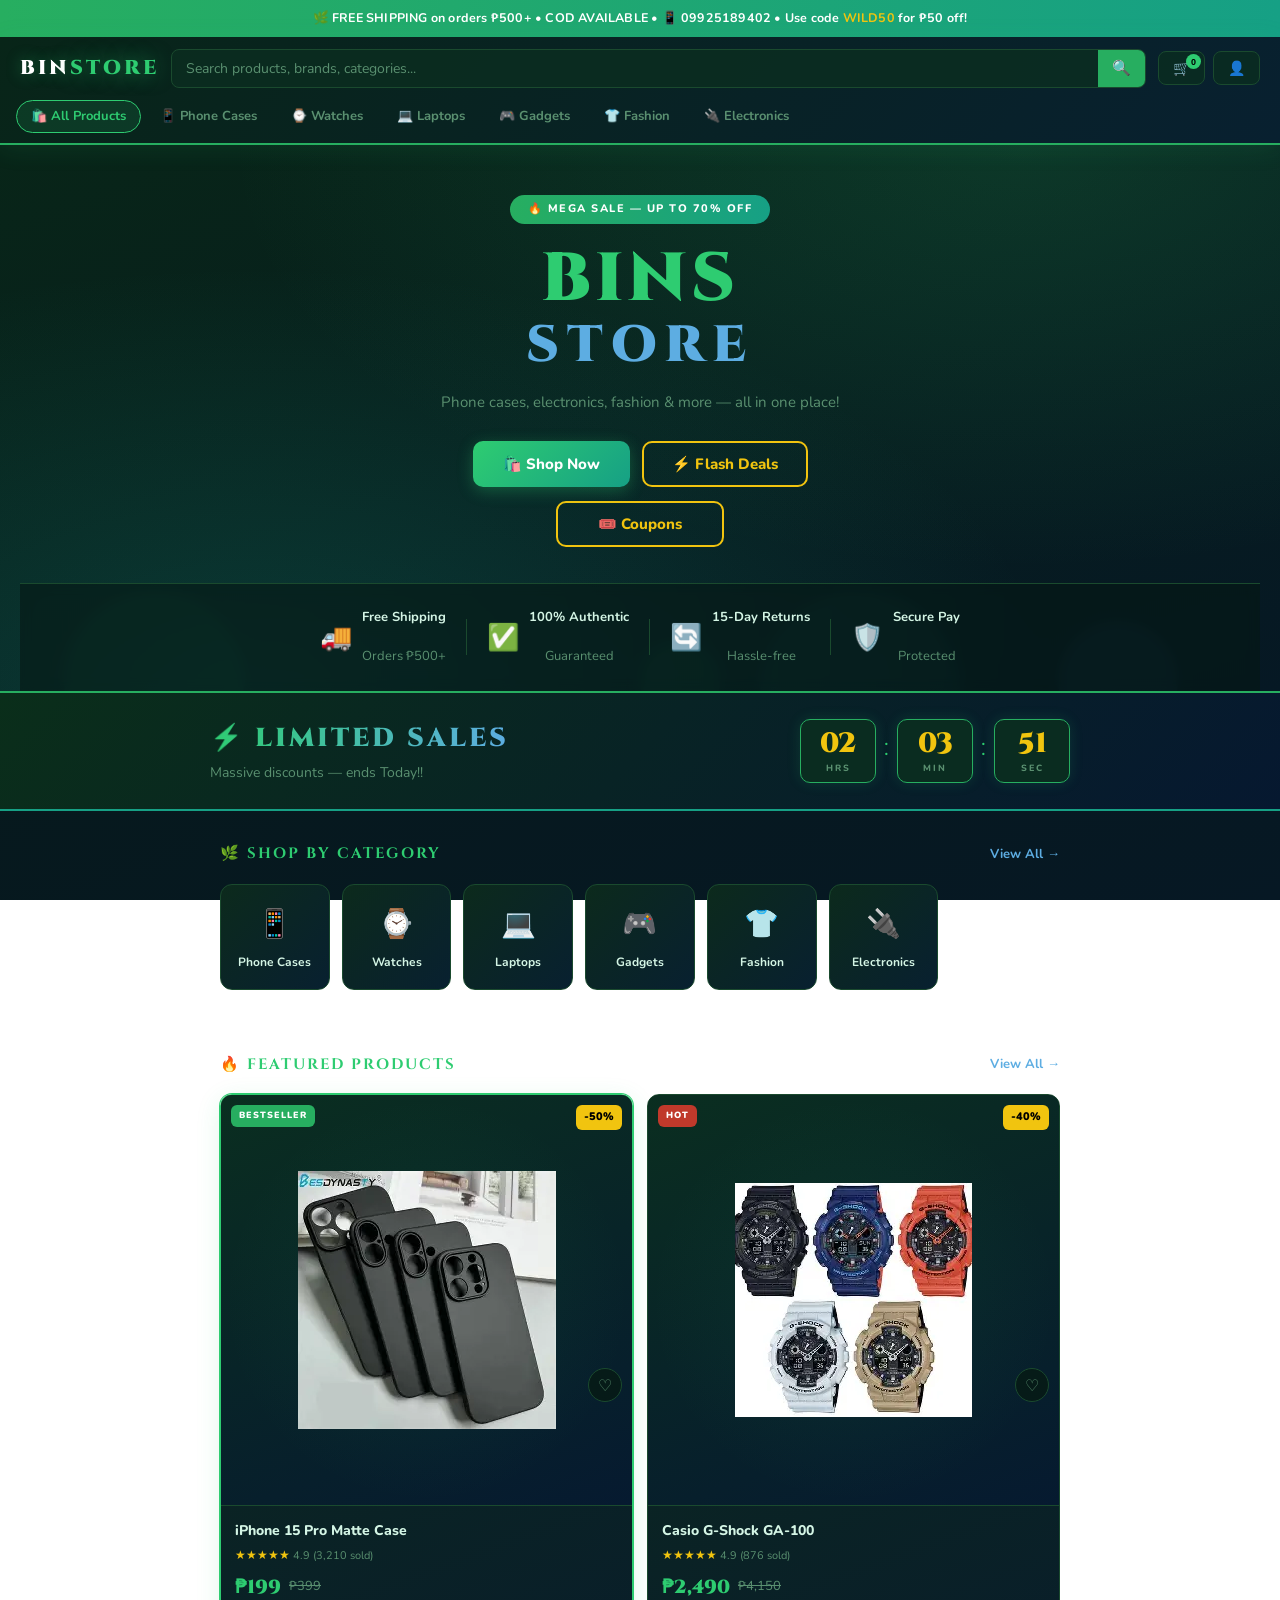
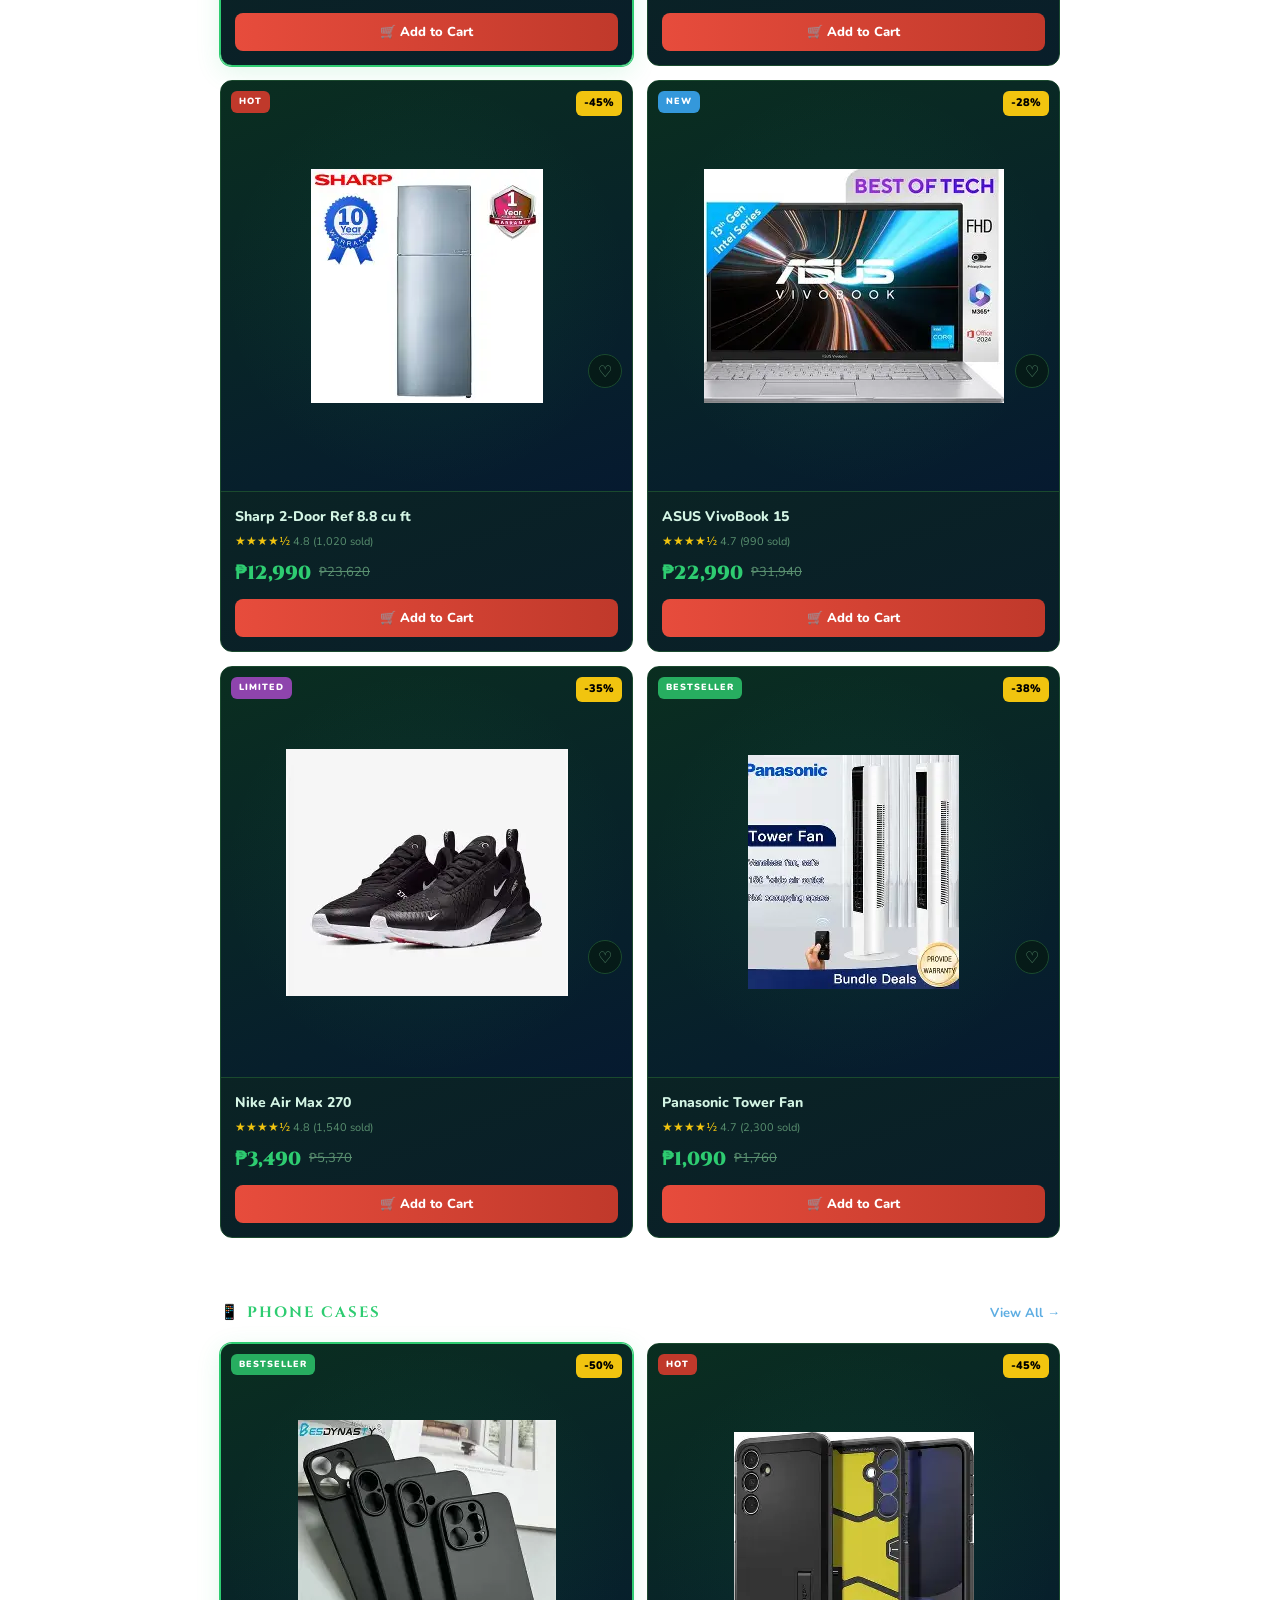
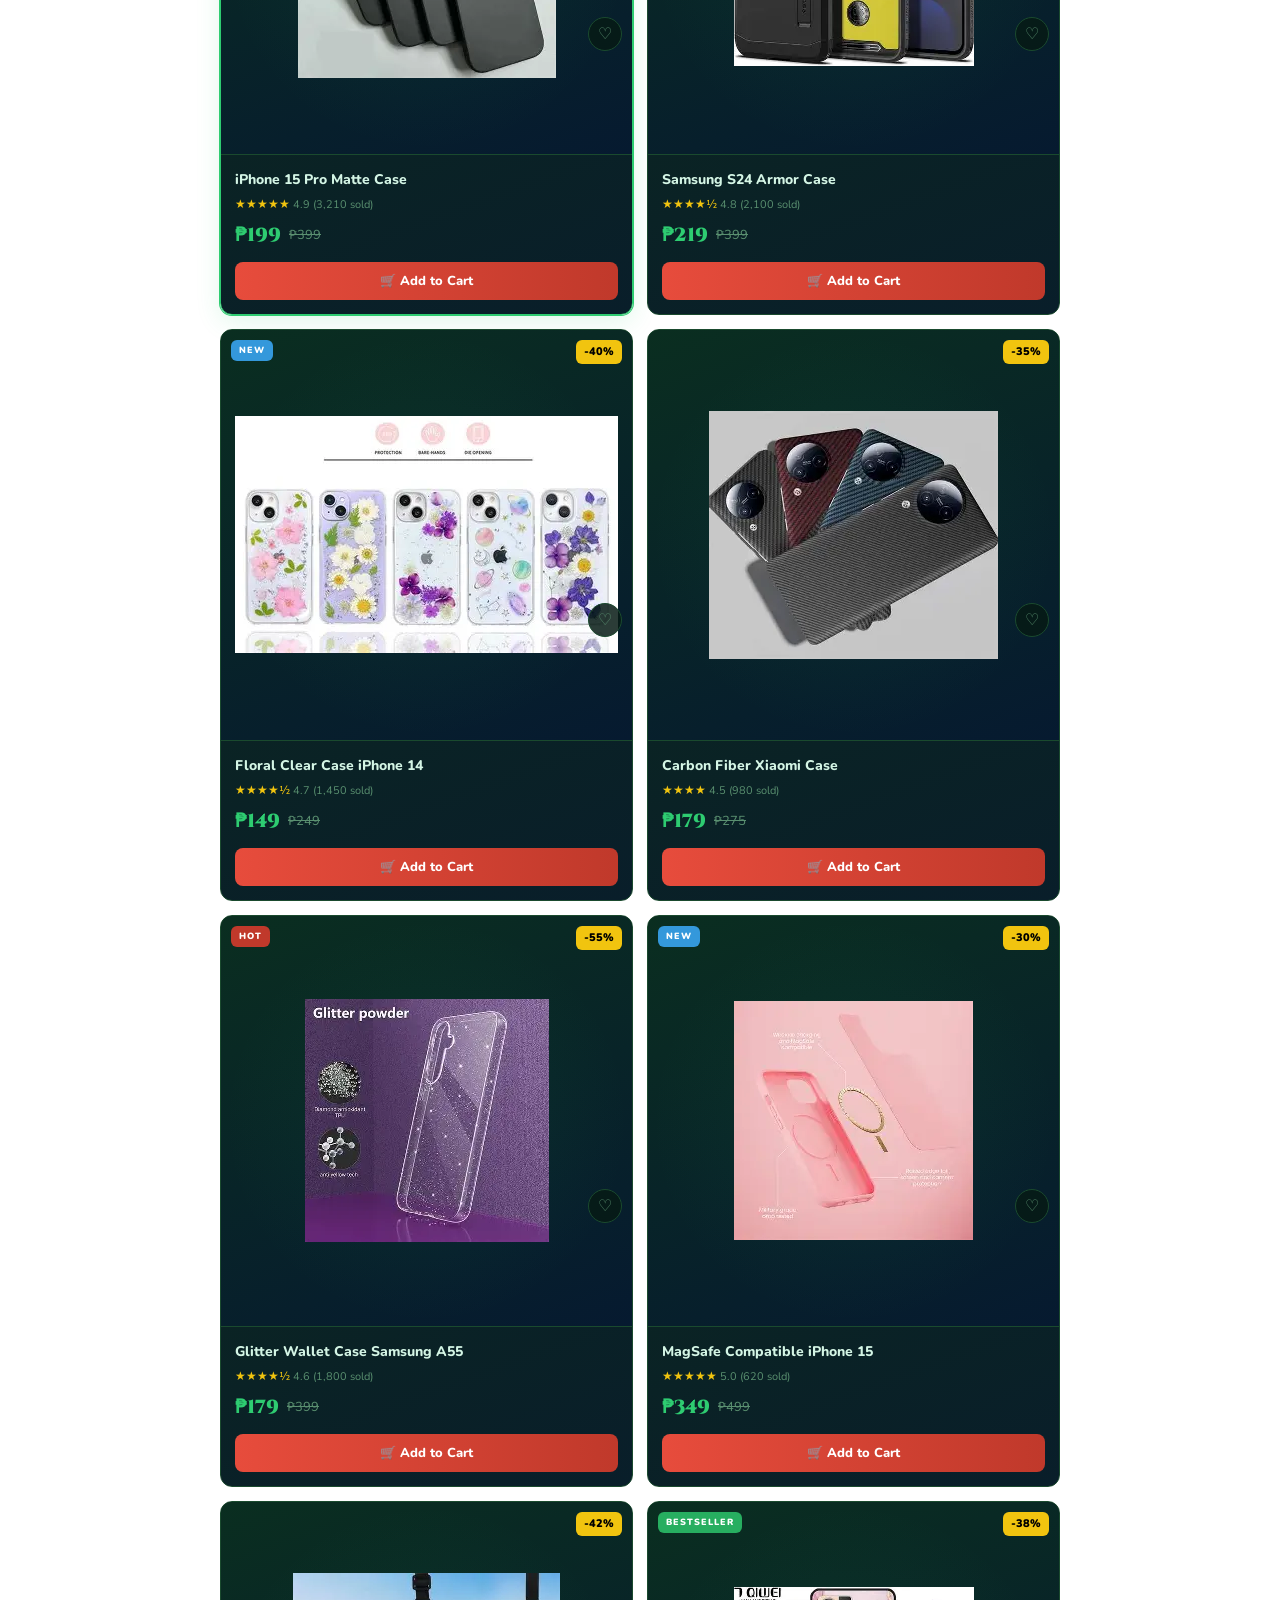
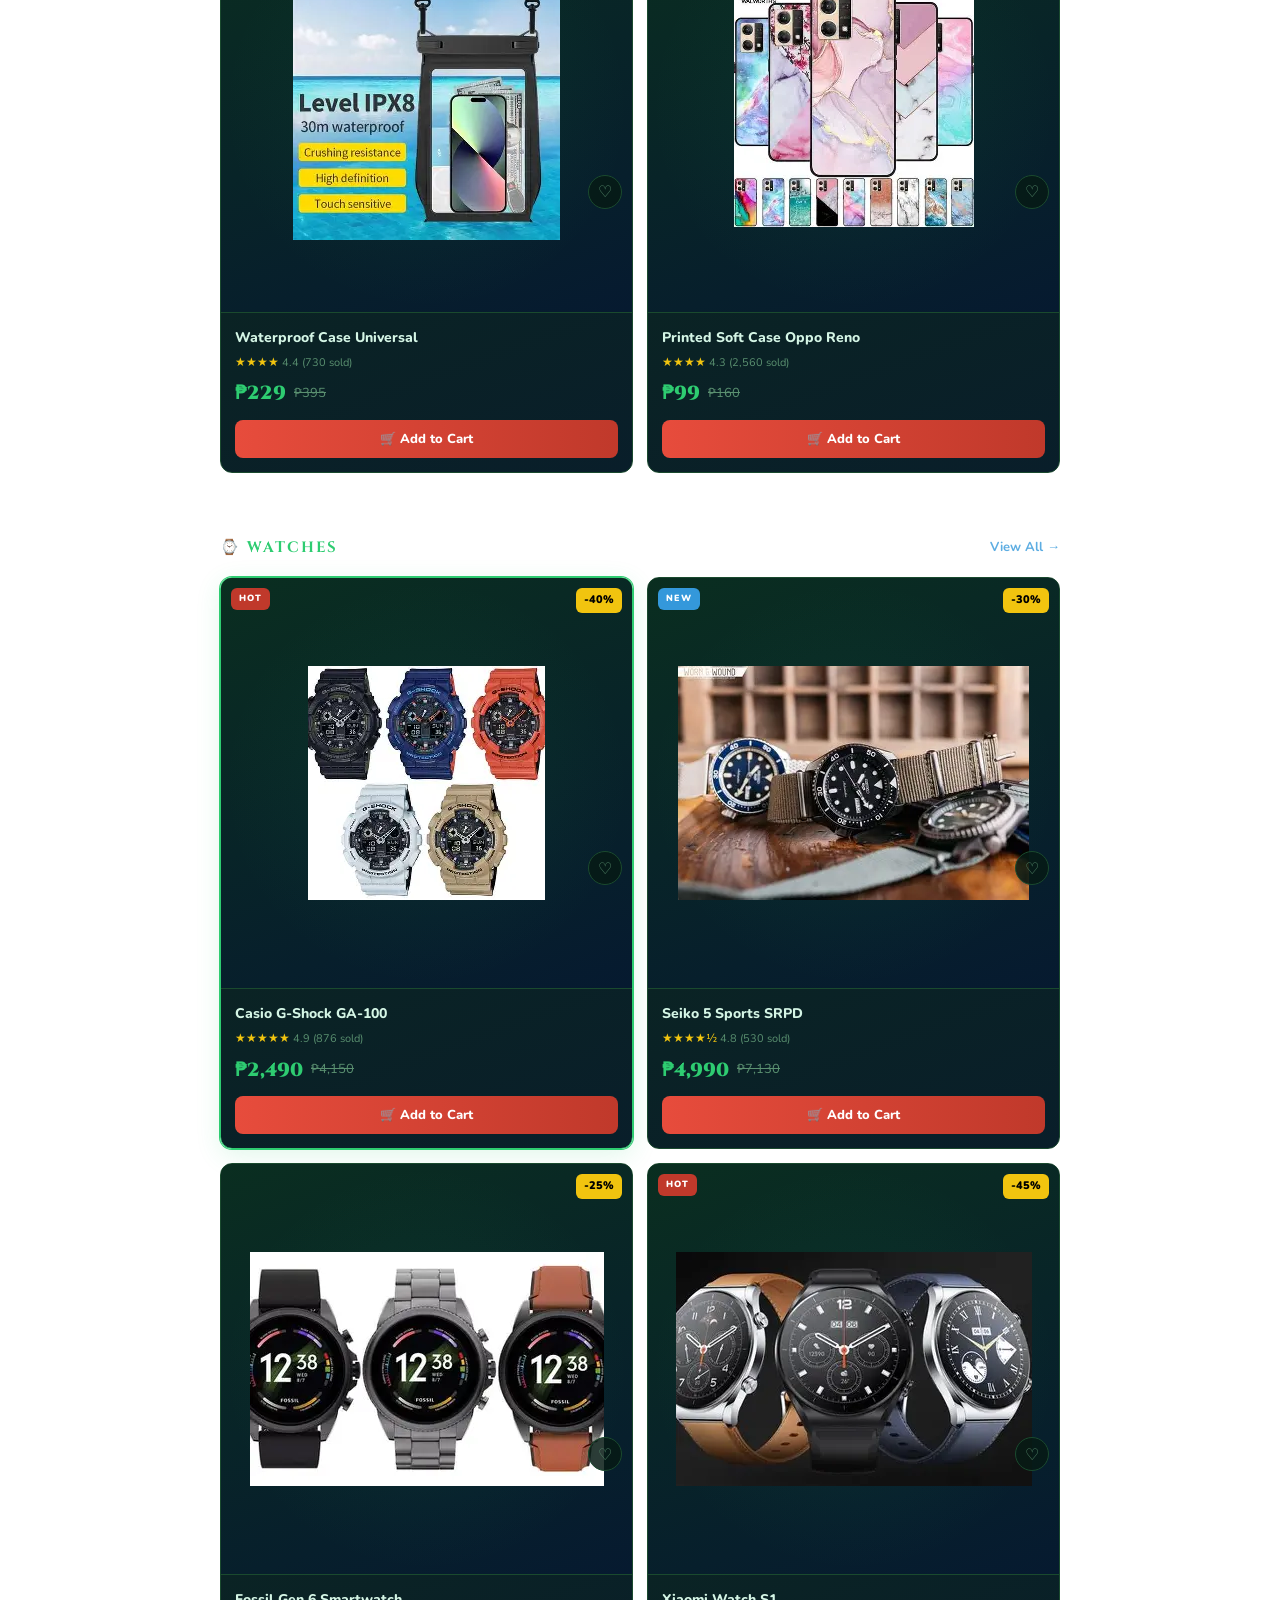
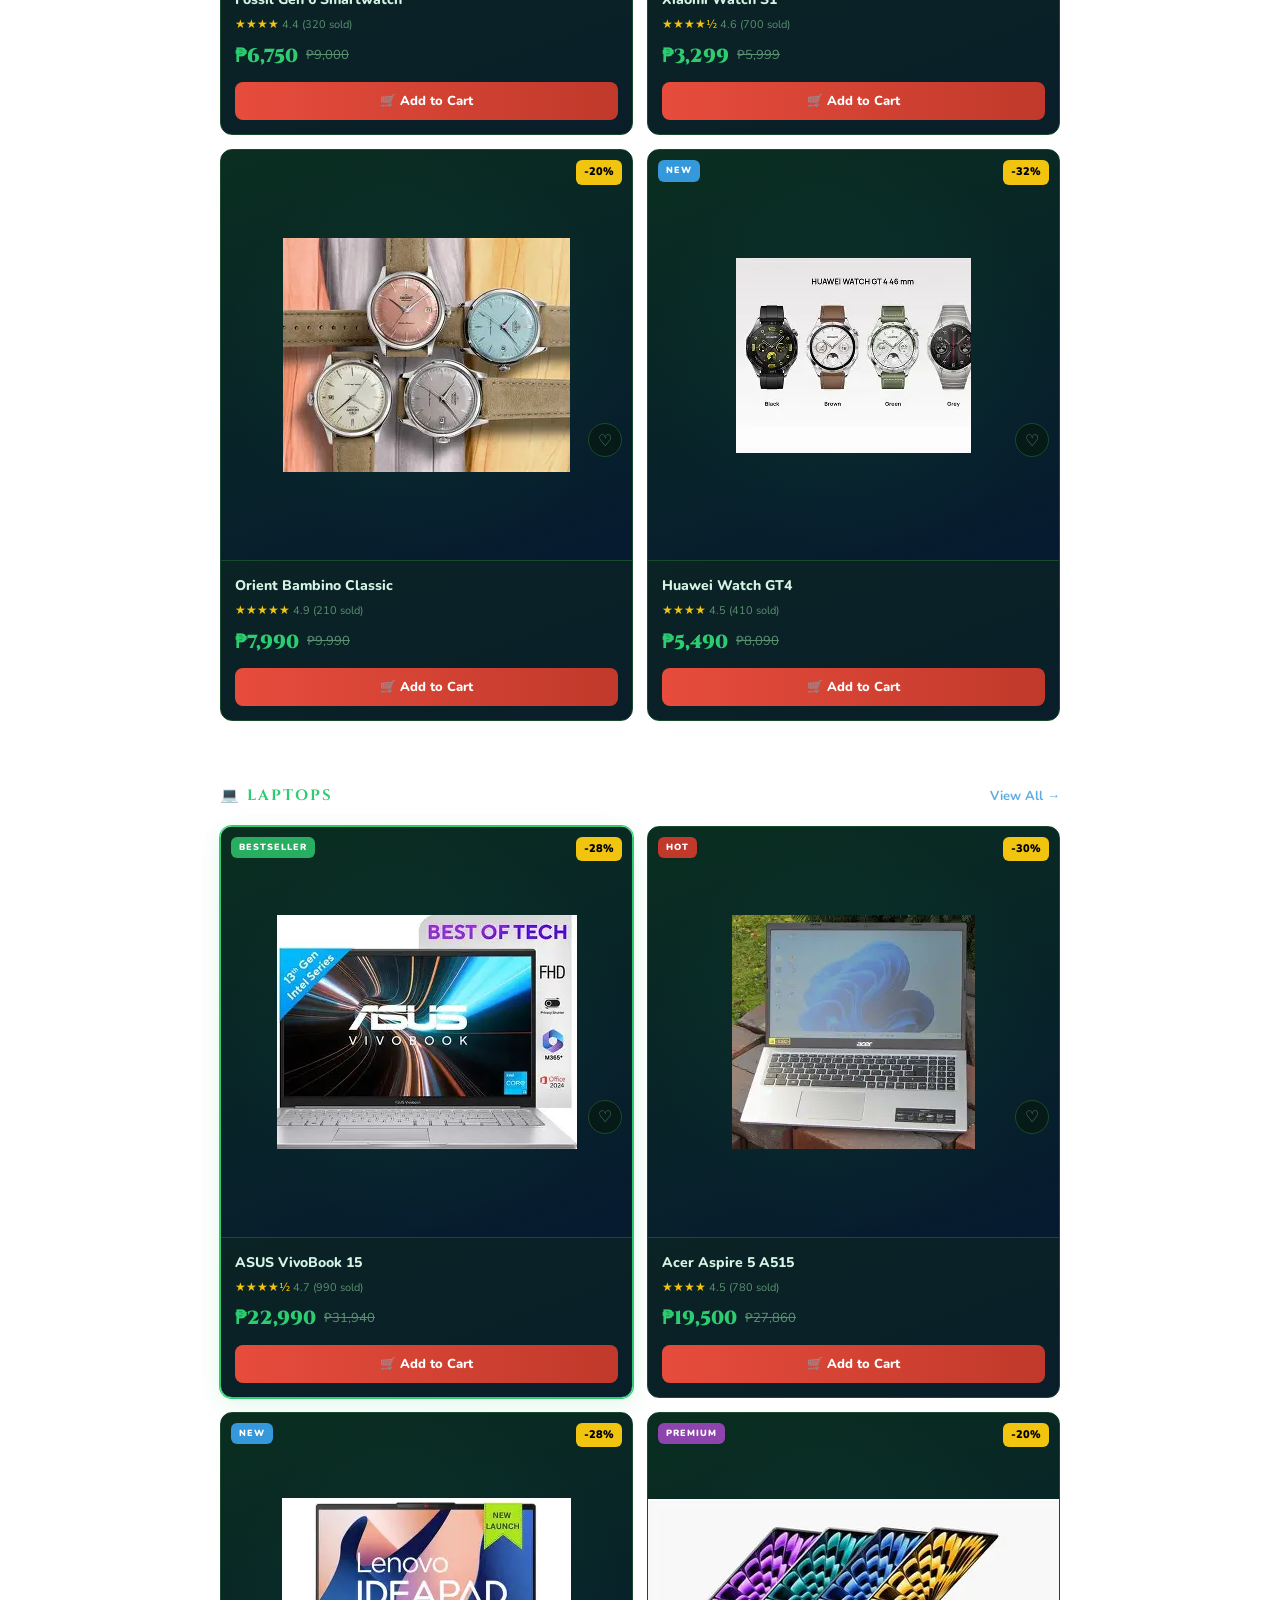
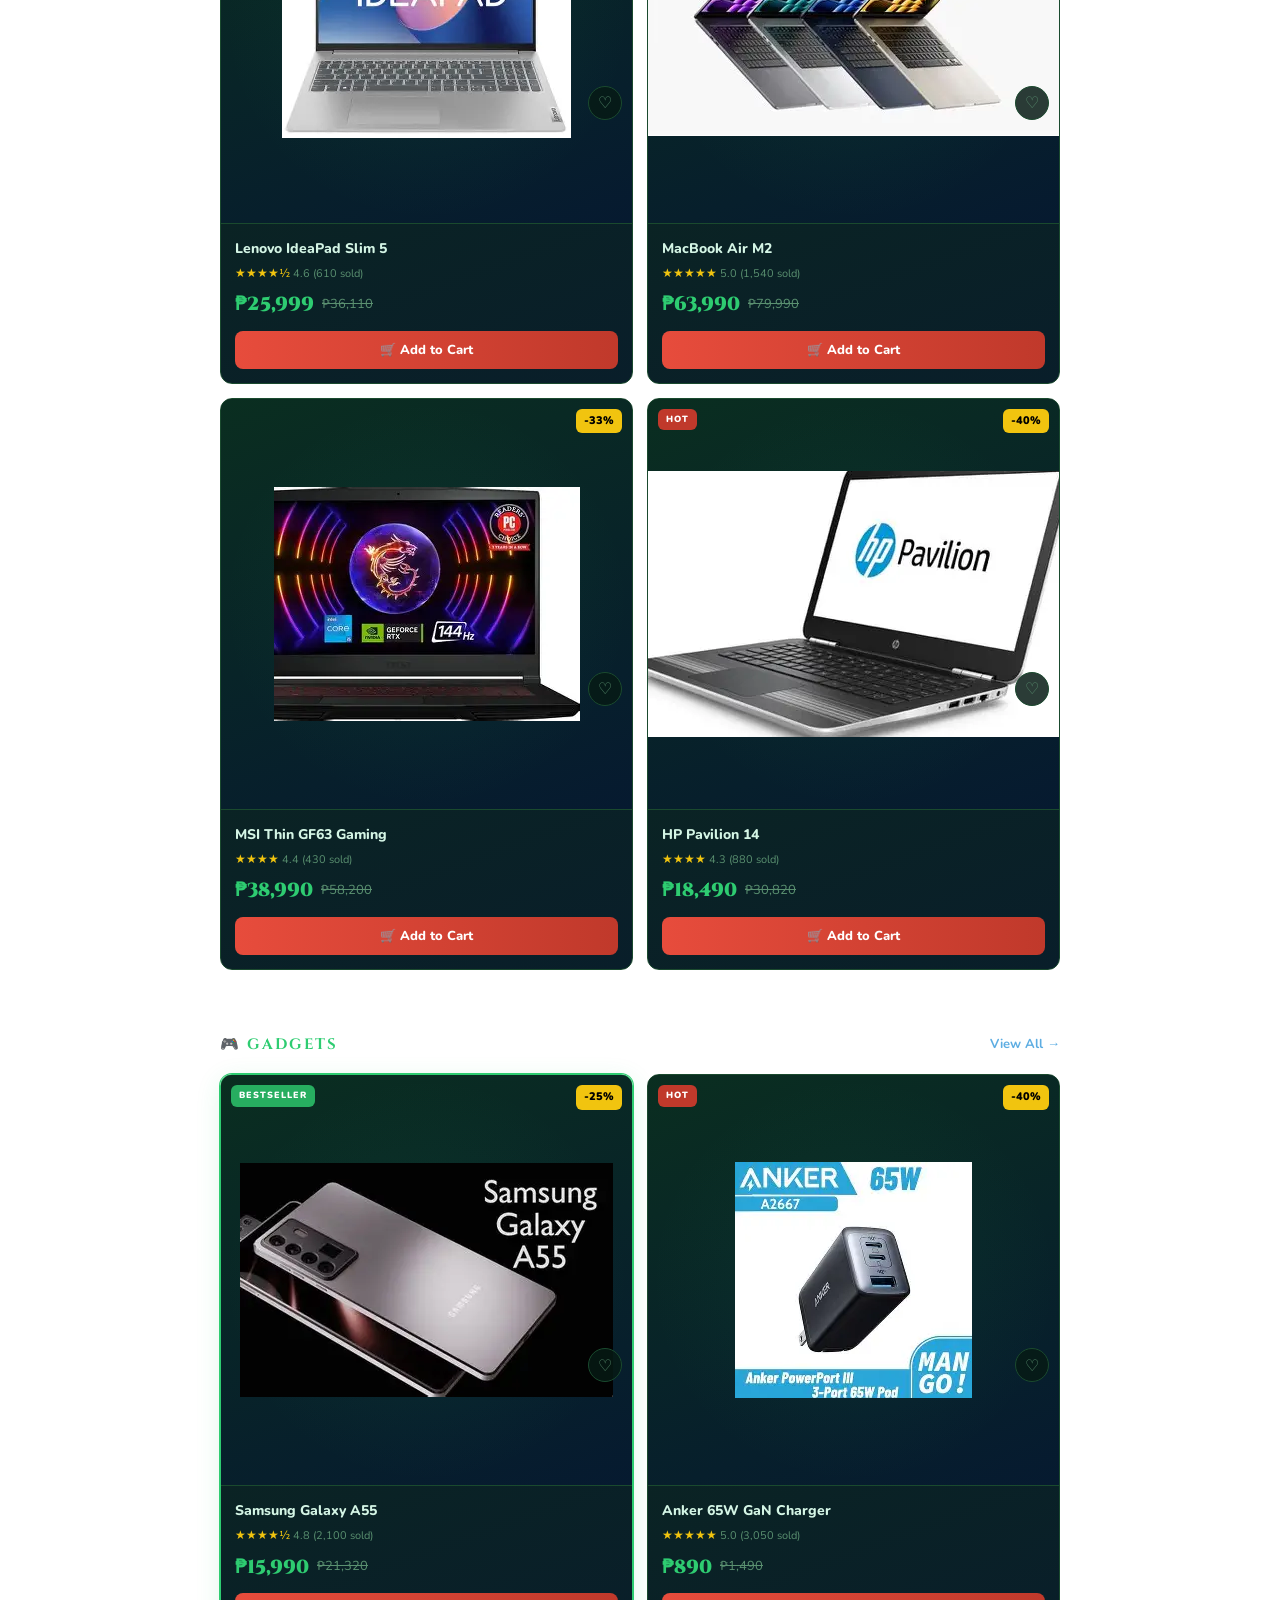
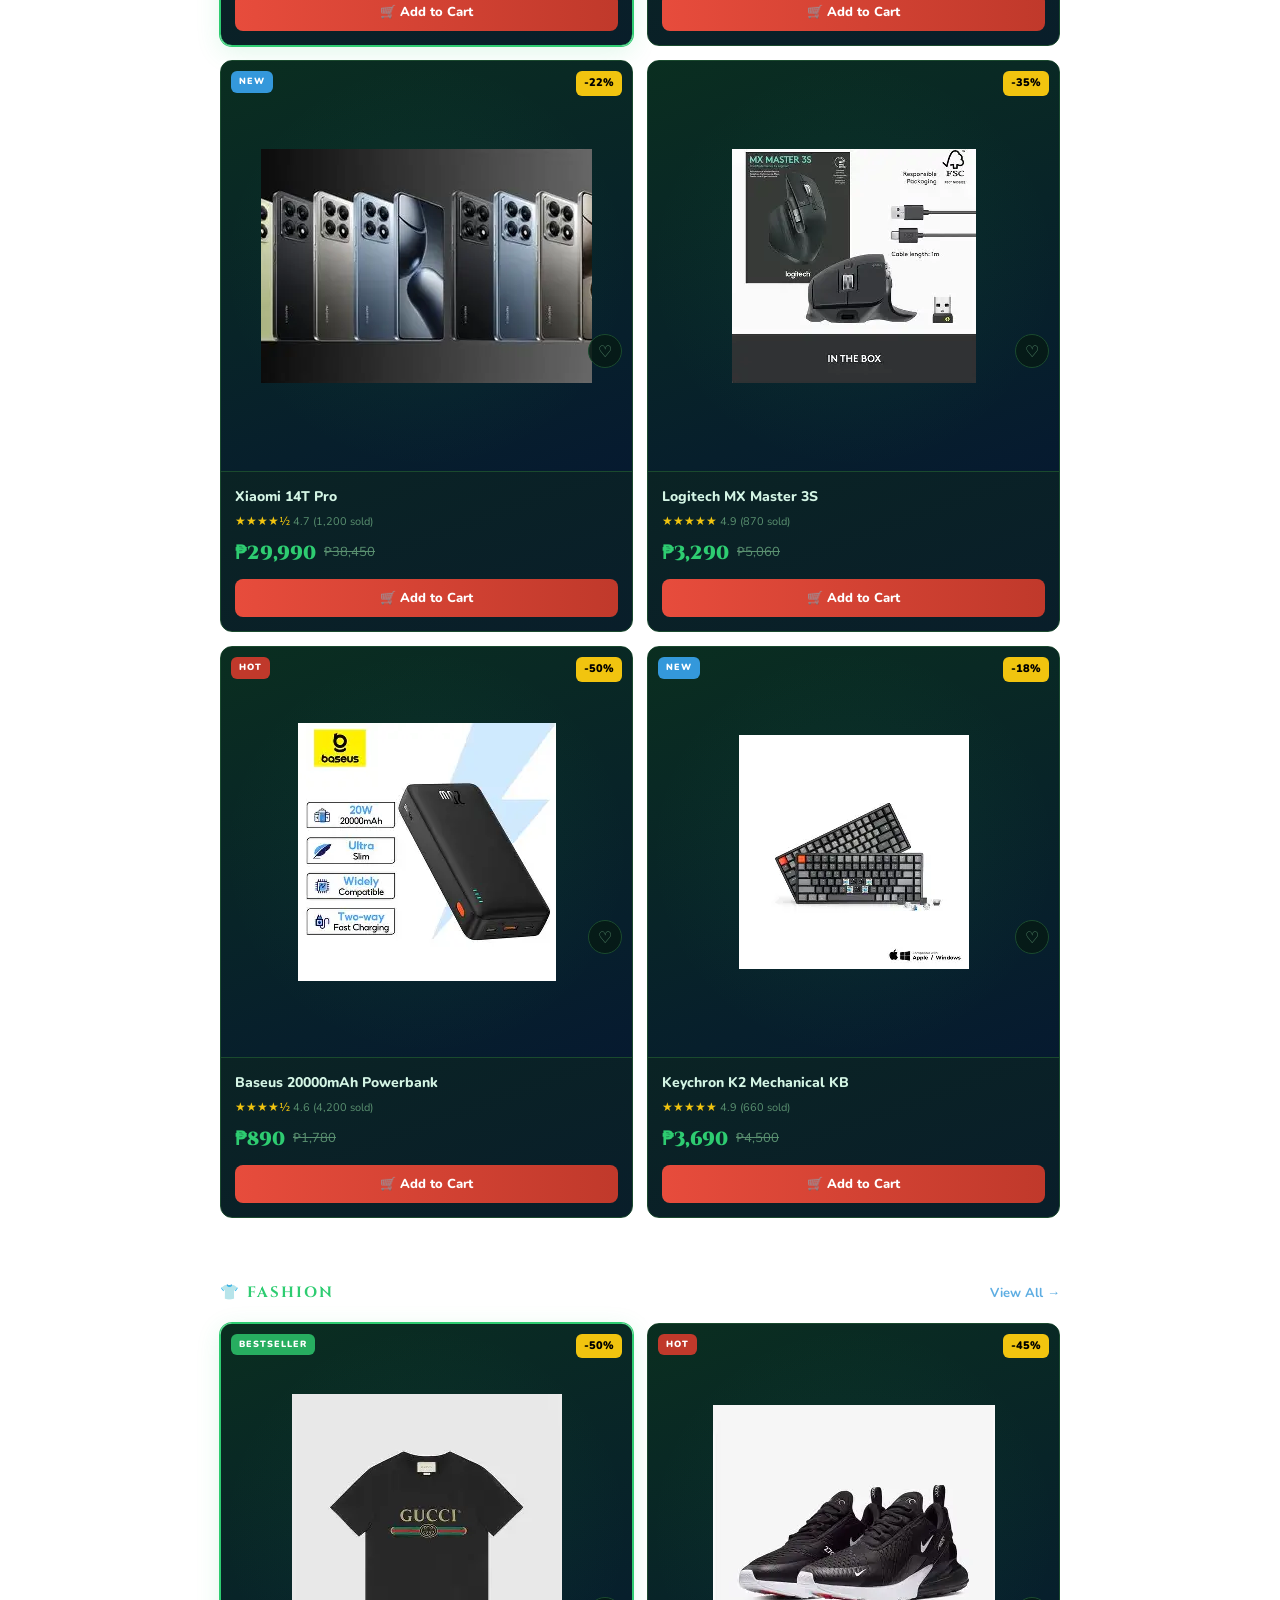
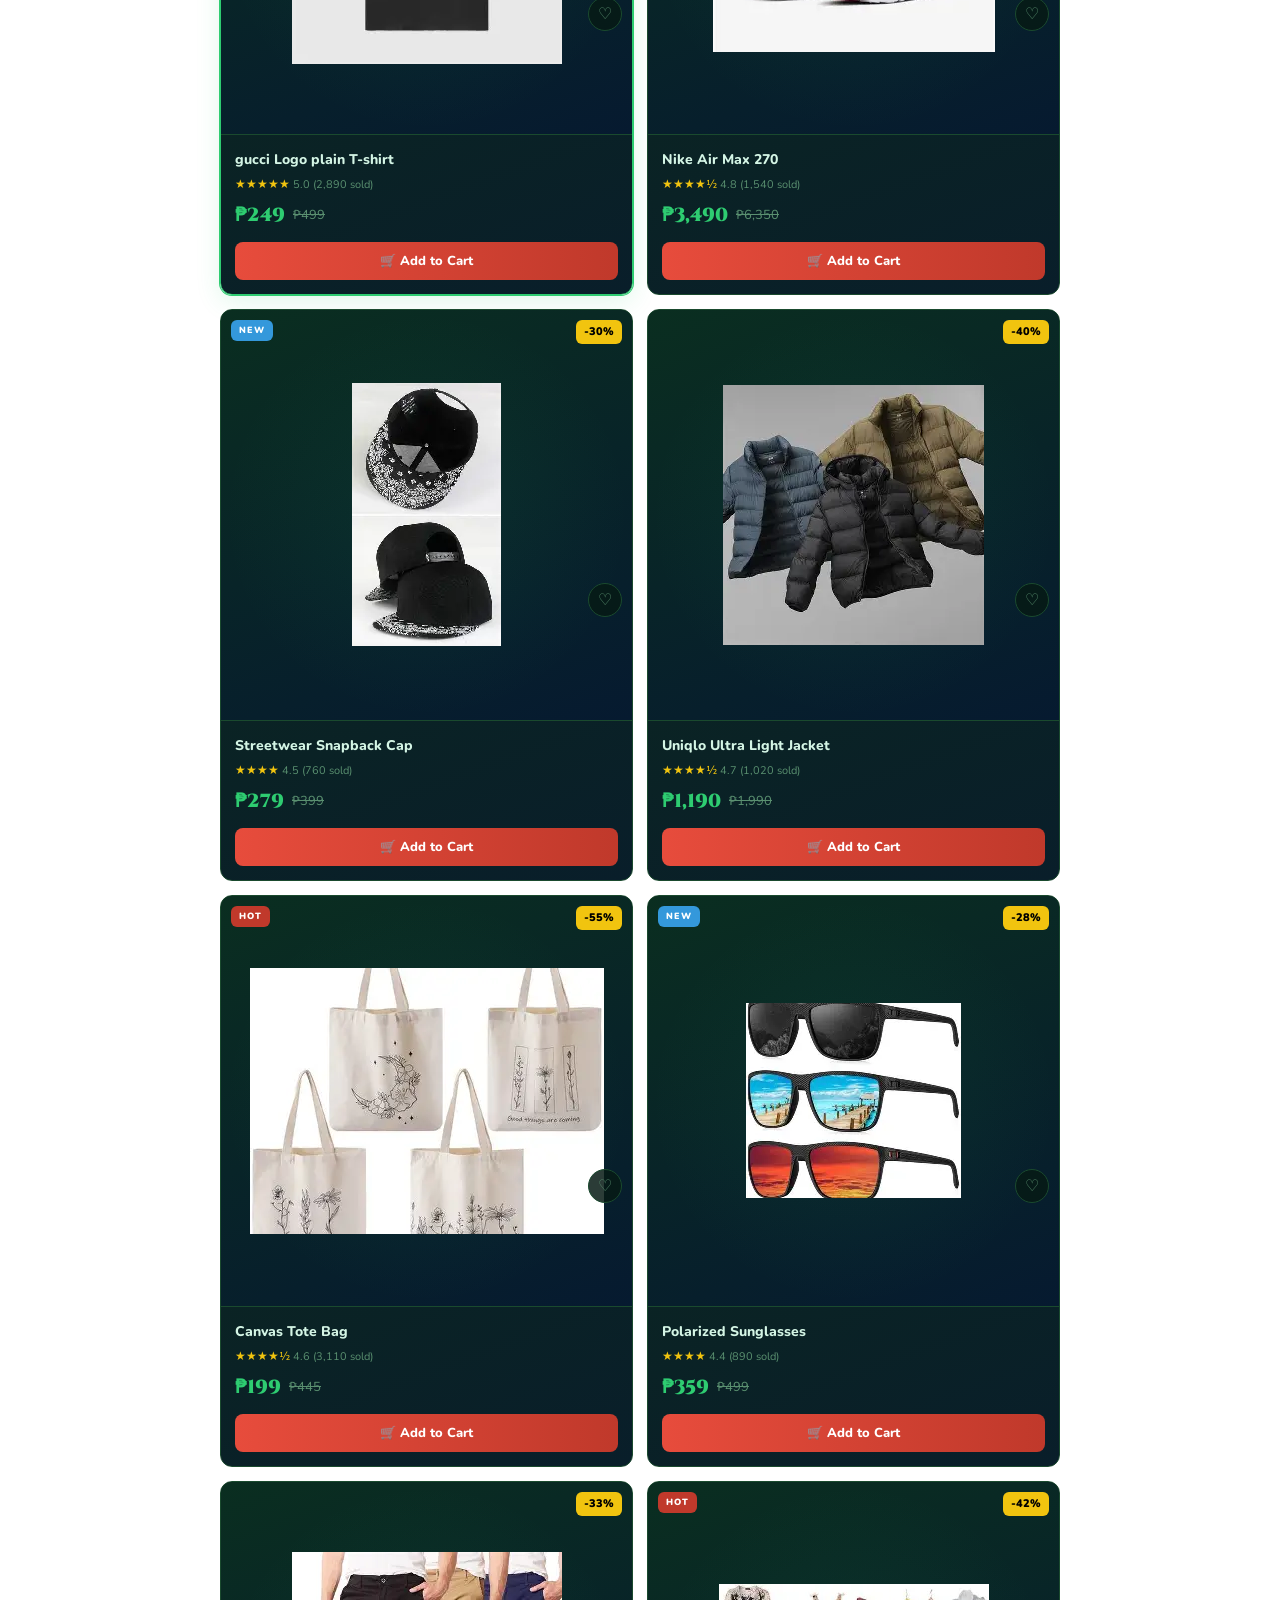
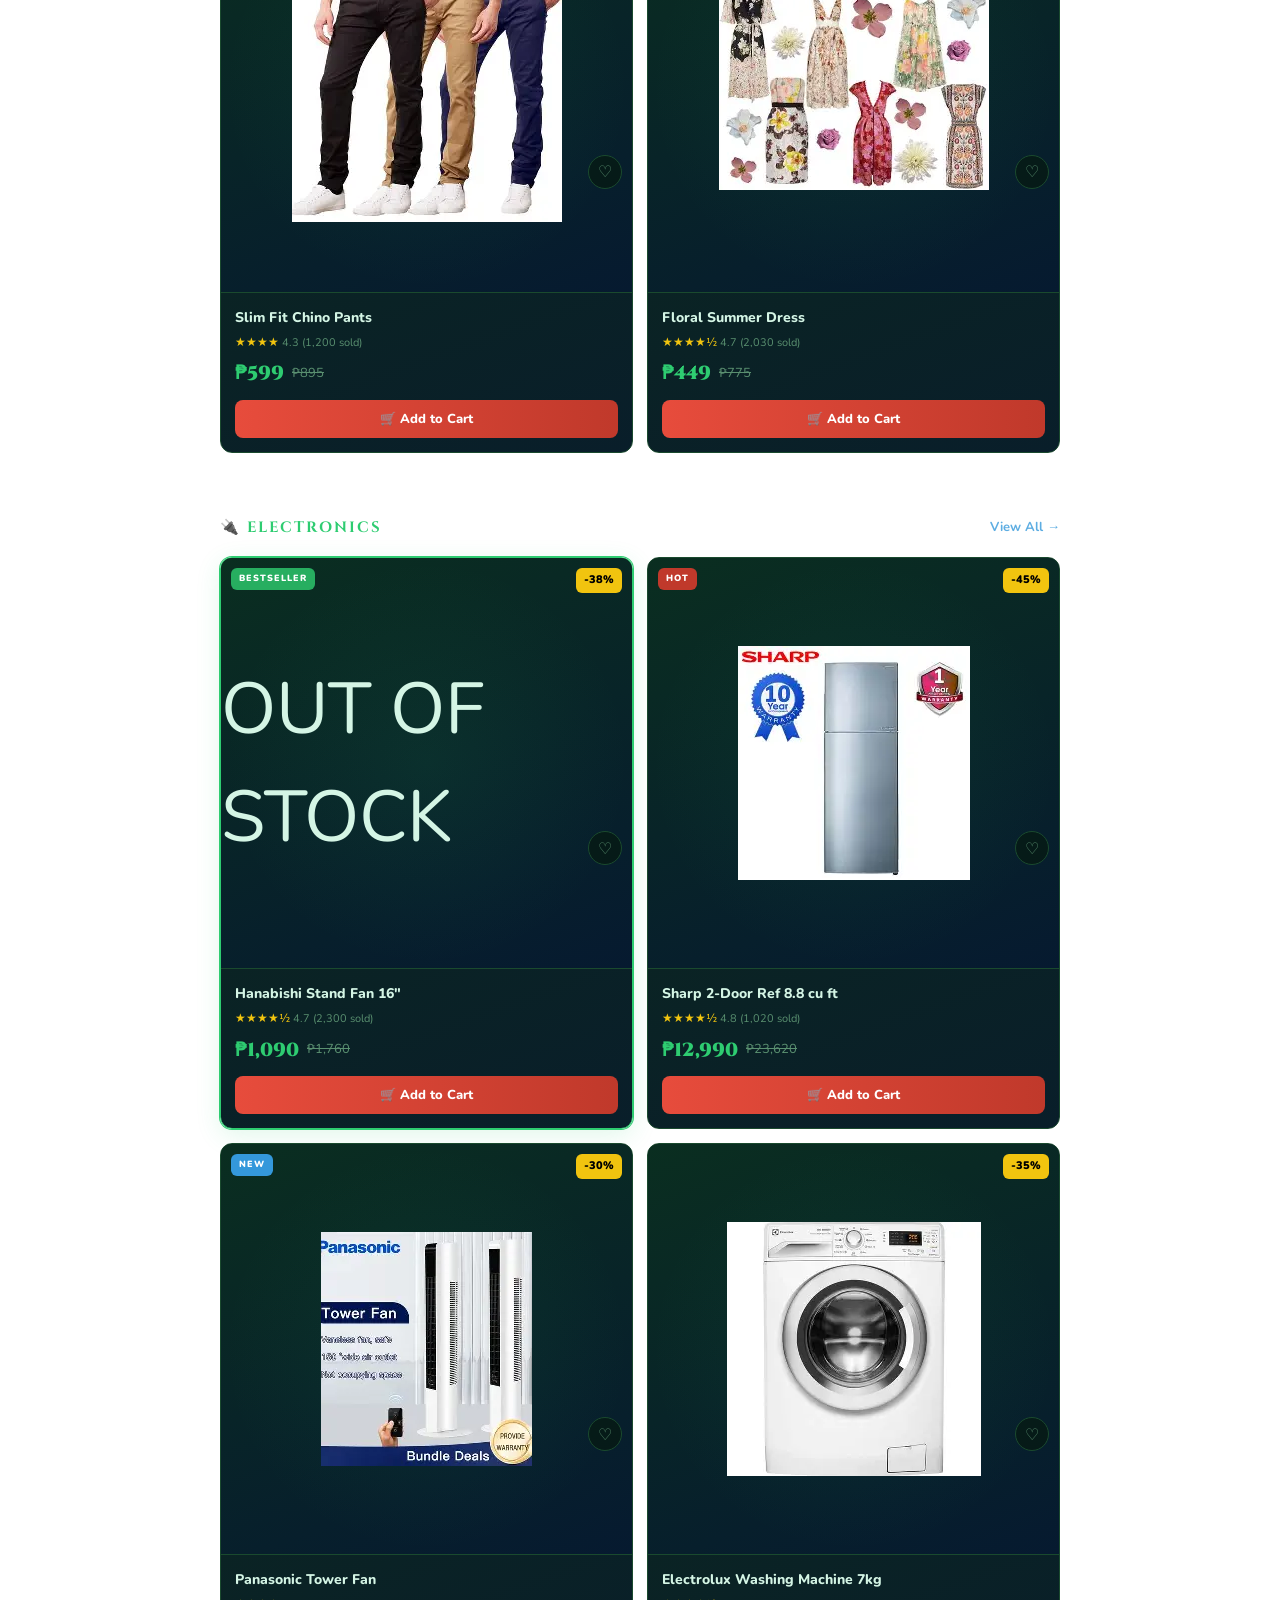
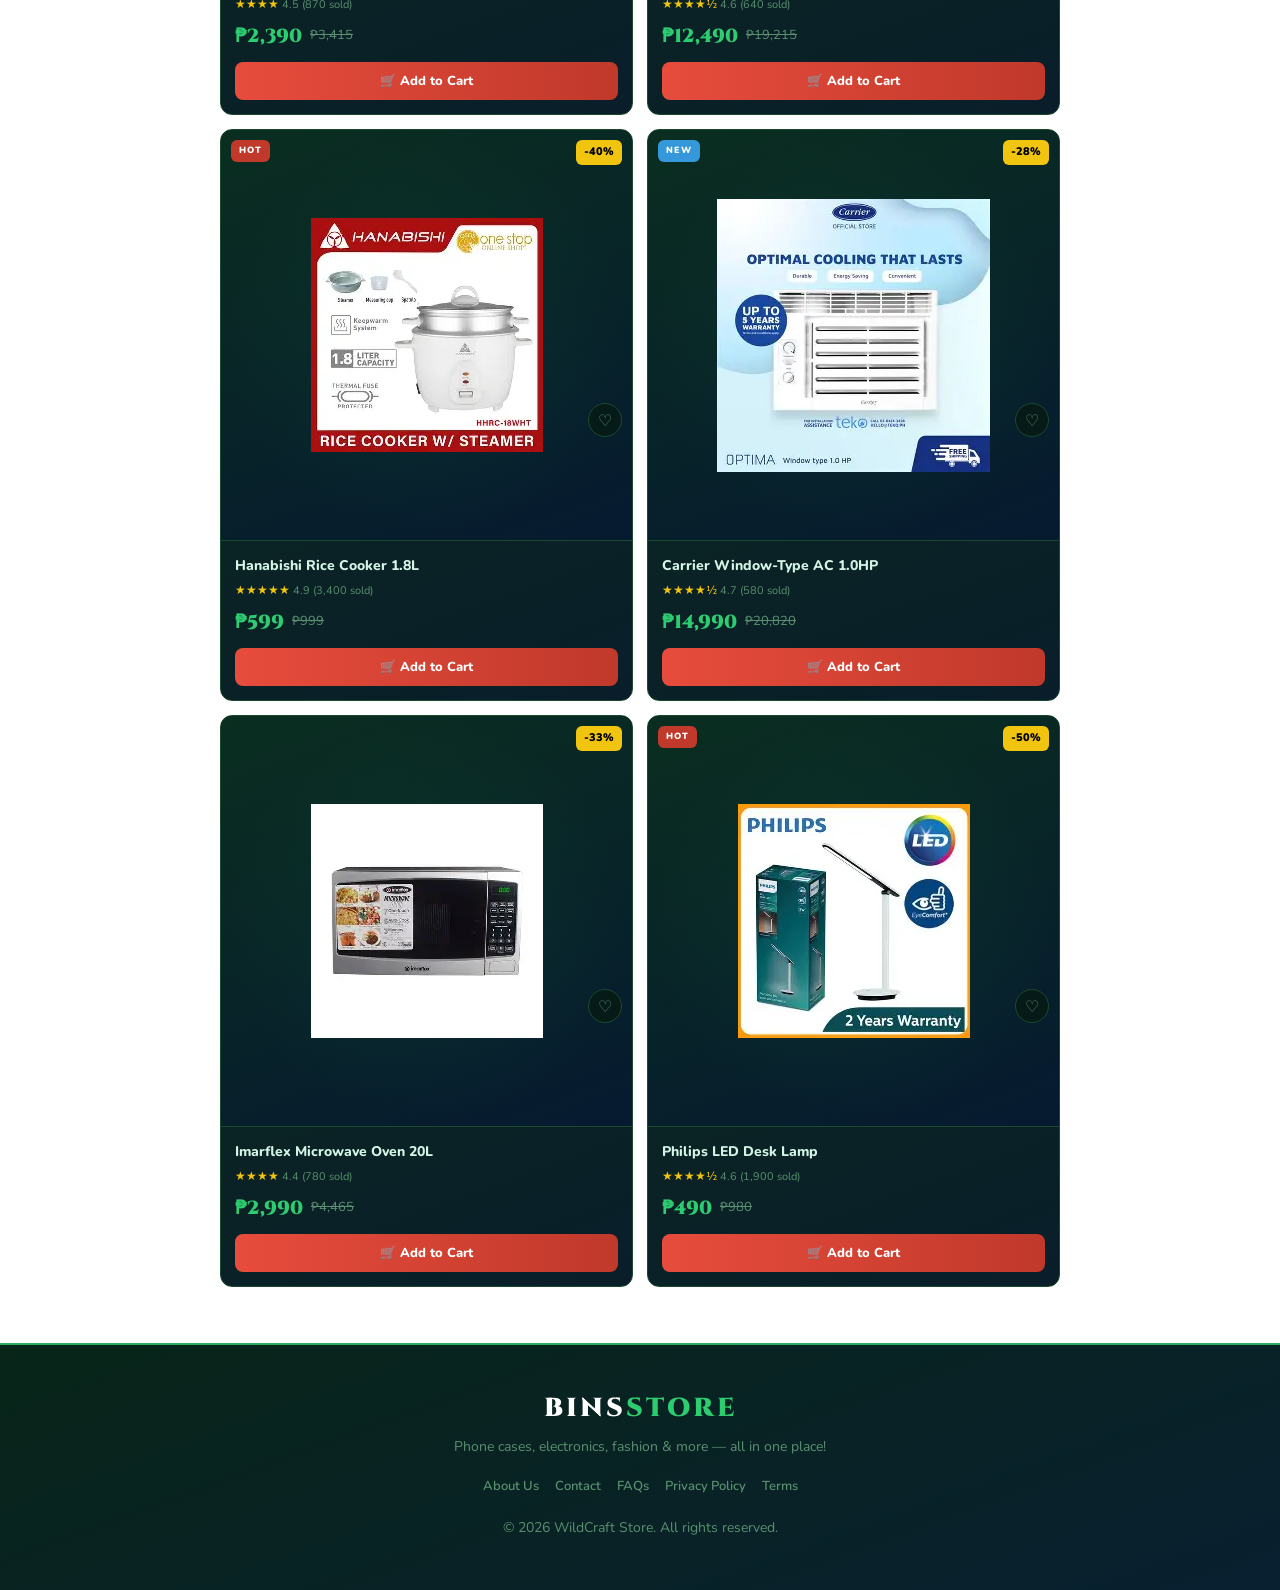
==== commit f58088f3: "Update index.html" ====
--- a/index.html
+++ b/index.html
@@ -175,7 +175,7 @@
 </div>
         <button class="wishlist">♡</button>
         <div class="product-info">
-          <h3>Hanabishi Tower Fan</h3>
+          <h3>Panasonic Tower Fan</h3>
           <div class="stars">★★★★½ <span class="reviews">4.7 (2,300 sold)</span></div>
           <div class="price"><span class="sale-price">₱1,090</span><span class="orig-price">₱1,760</span></div>
           <button class="add-cart">🛒 Add to Cart</button>
@@ -793,7 +793,7 @@
 
   <footer class="footer">
     <div class="footer-inner">
-      <div class="footer-logo">WILD<span>CRAFT</span></div>
+      <div class="footer-logo">BINS<span>STORE</span></div>
       <p>Phone cases, electronics, fashion &amp; more — all in one place!</p>
       <div class="footer-links">
         <a href="#">About Us</a>
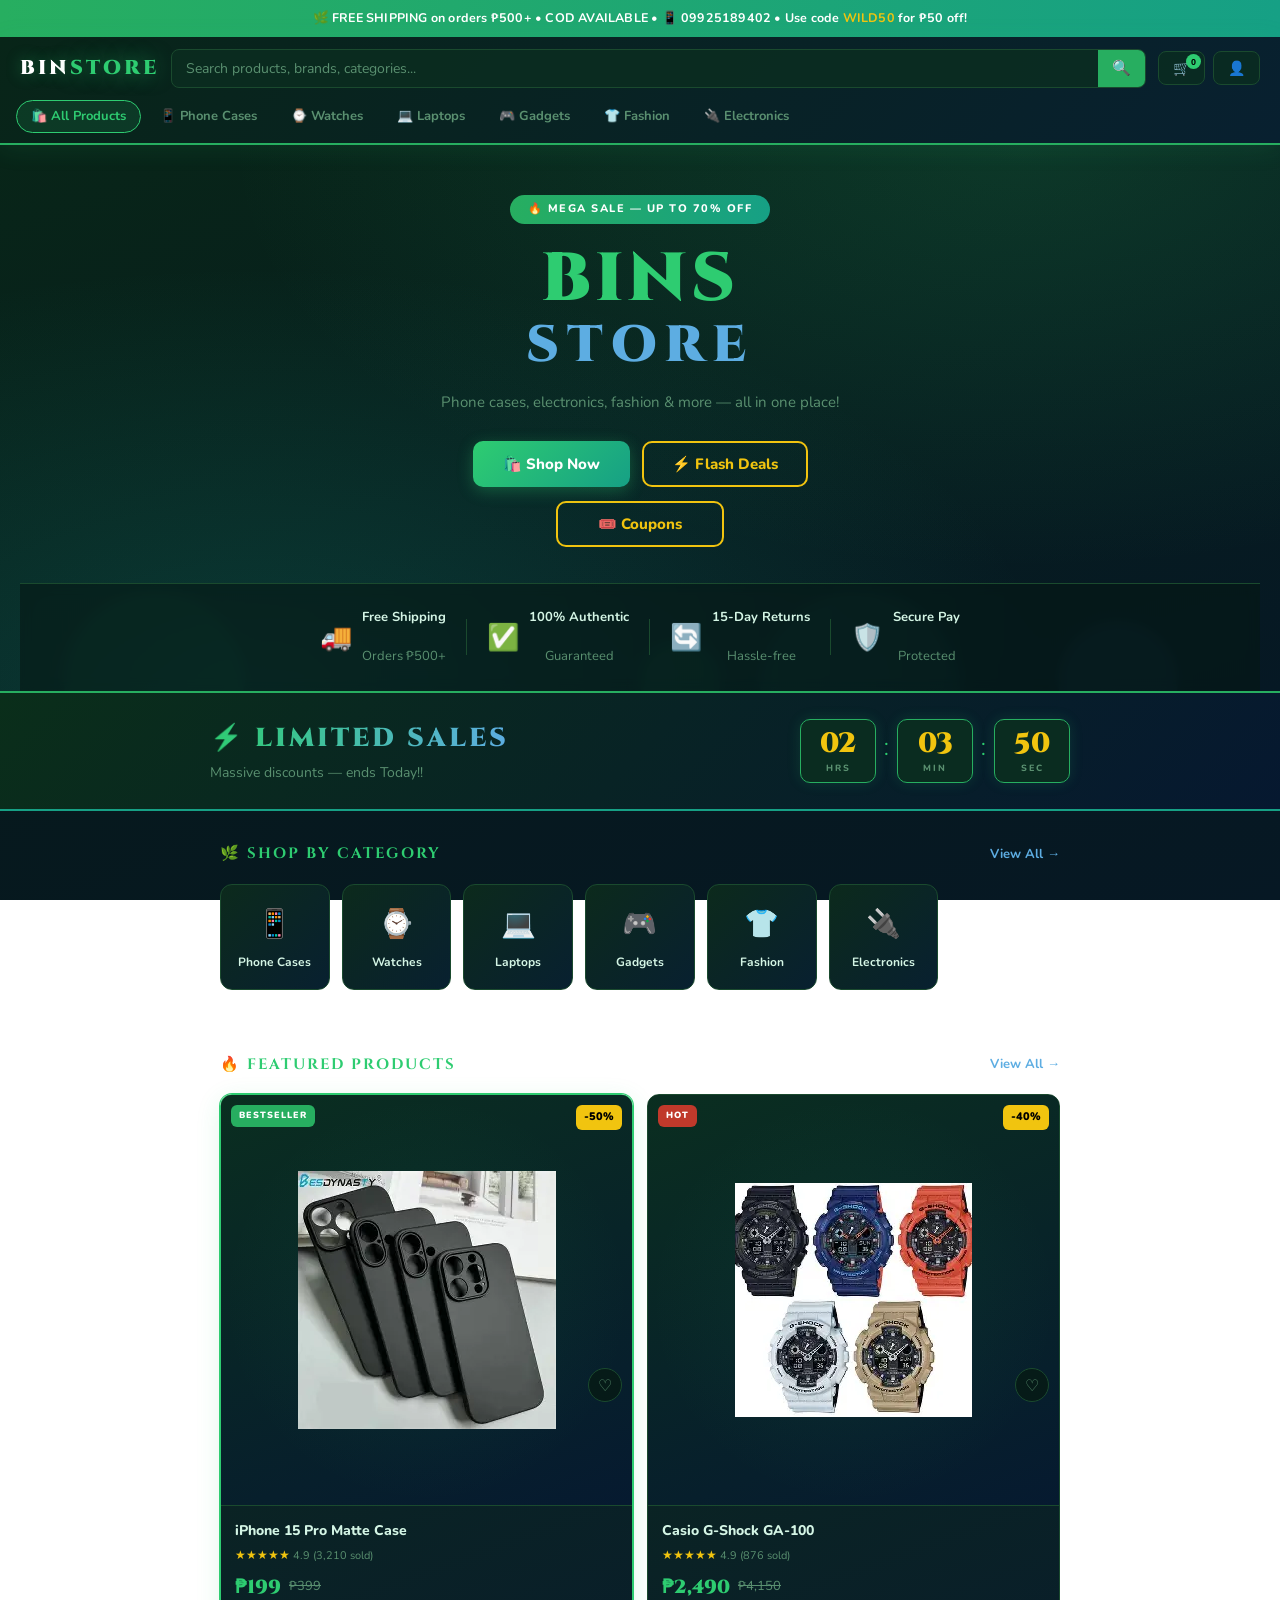
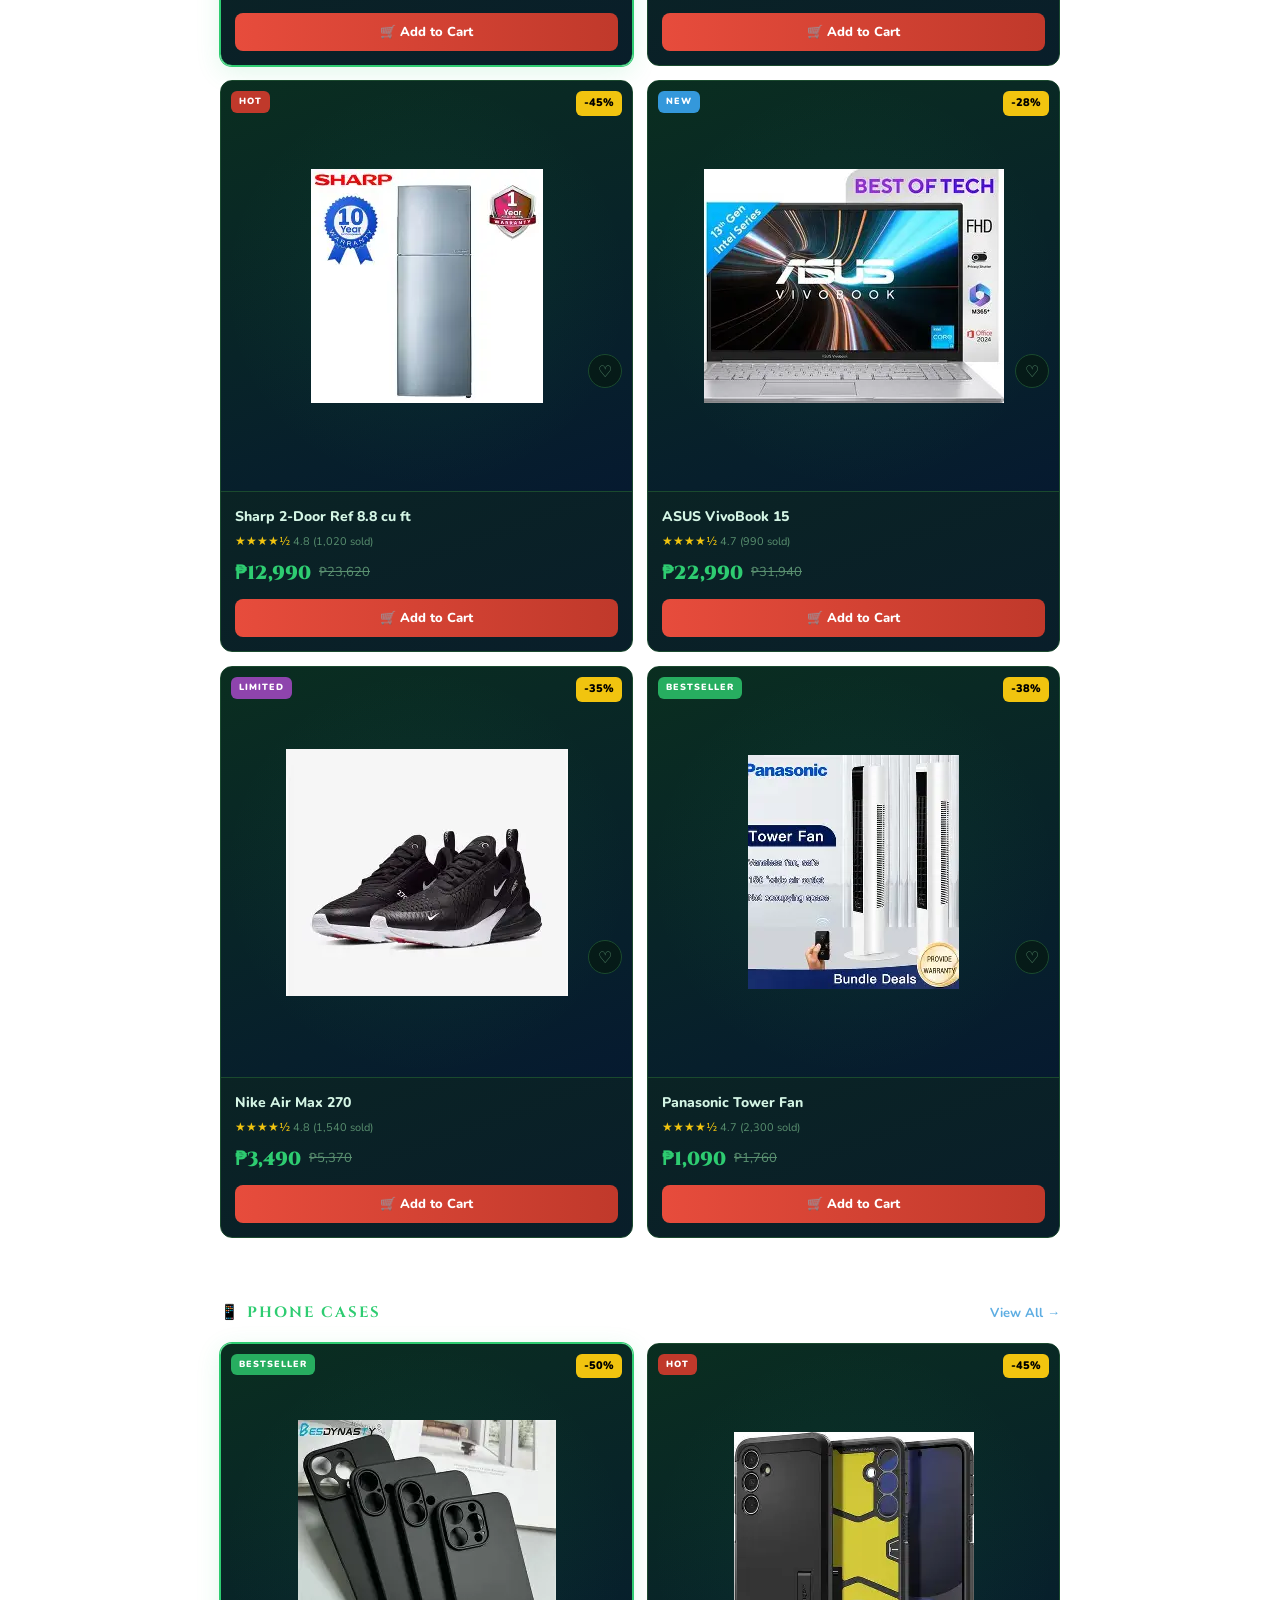
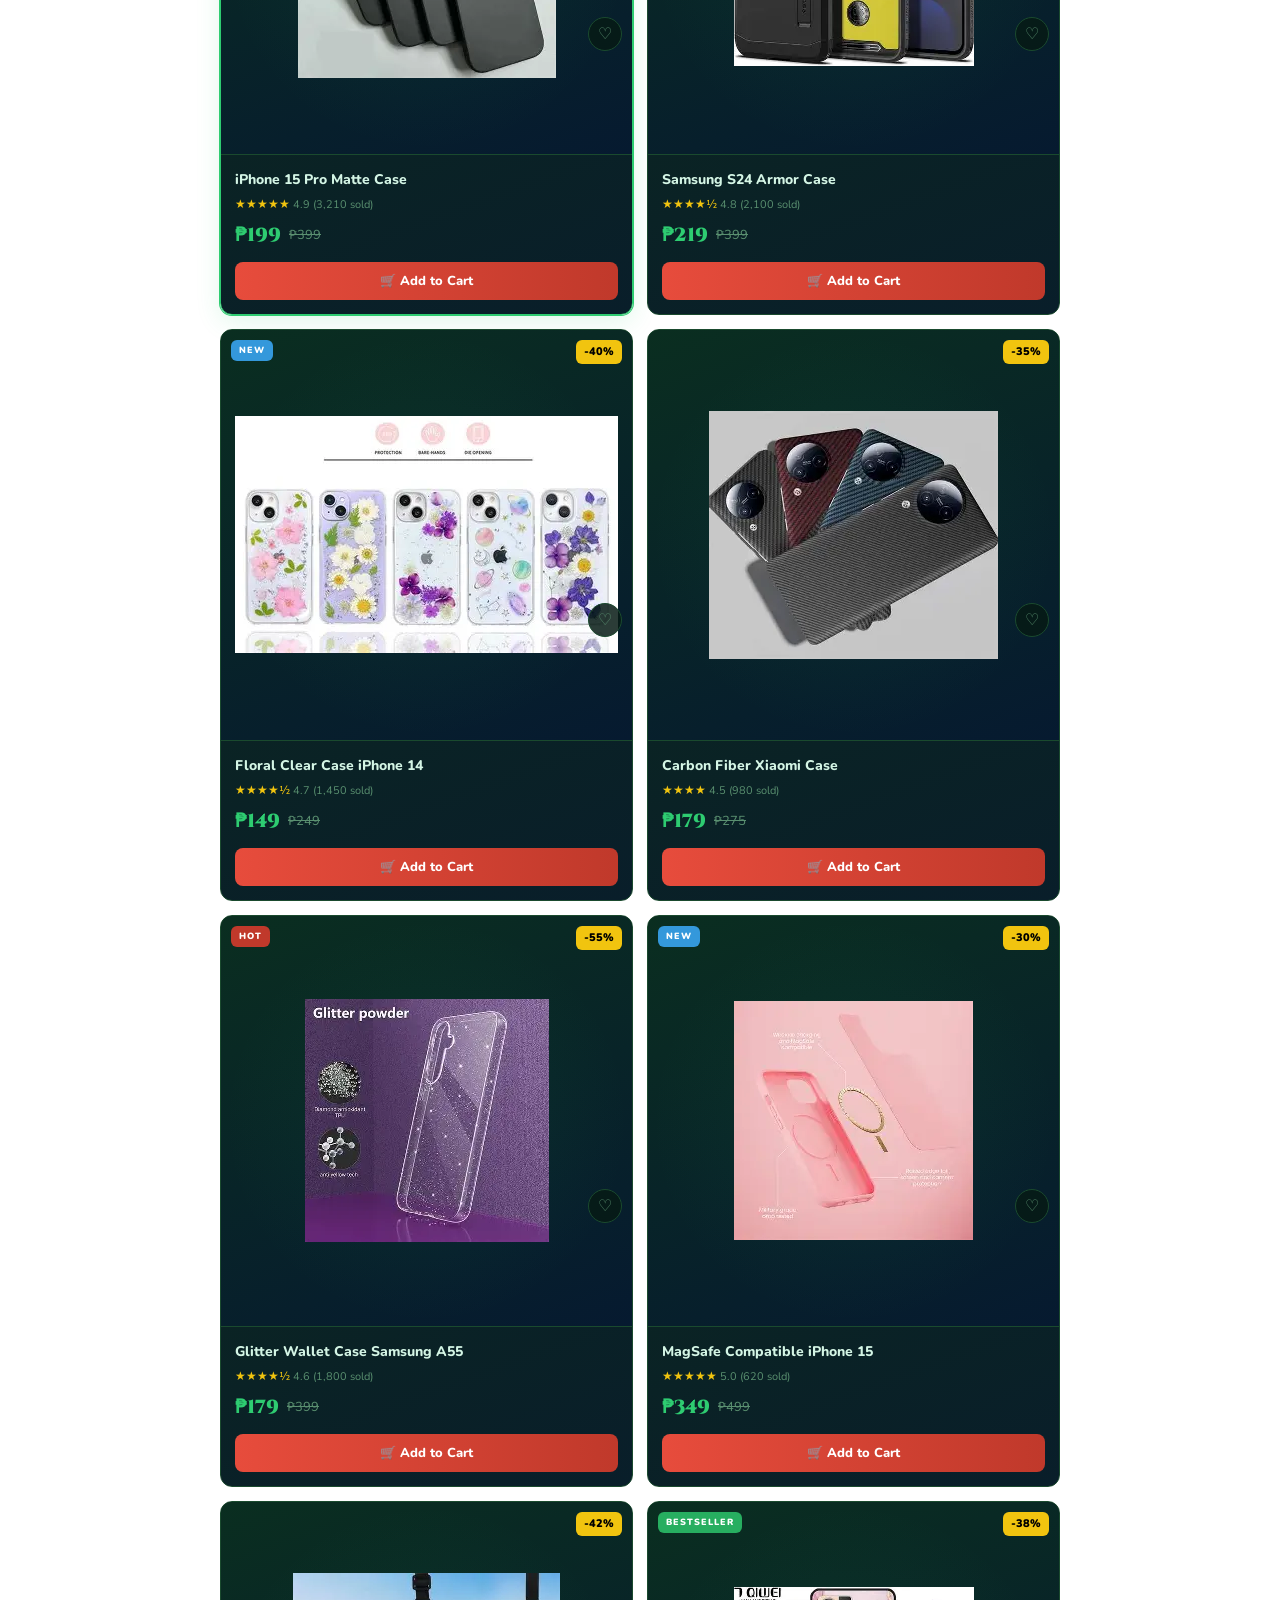
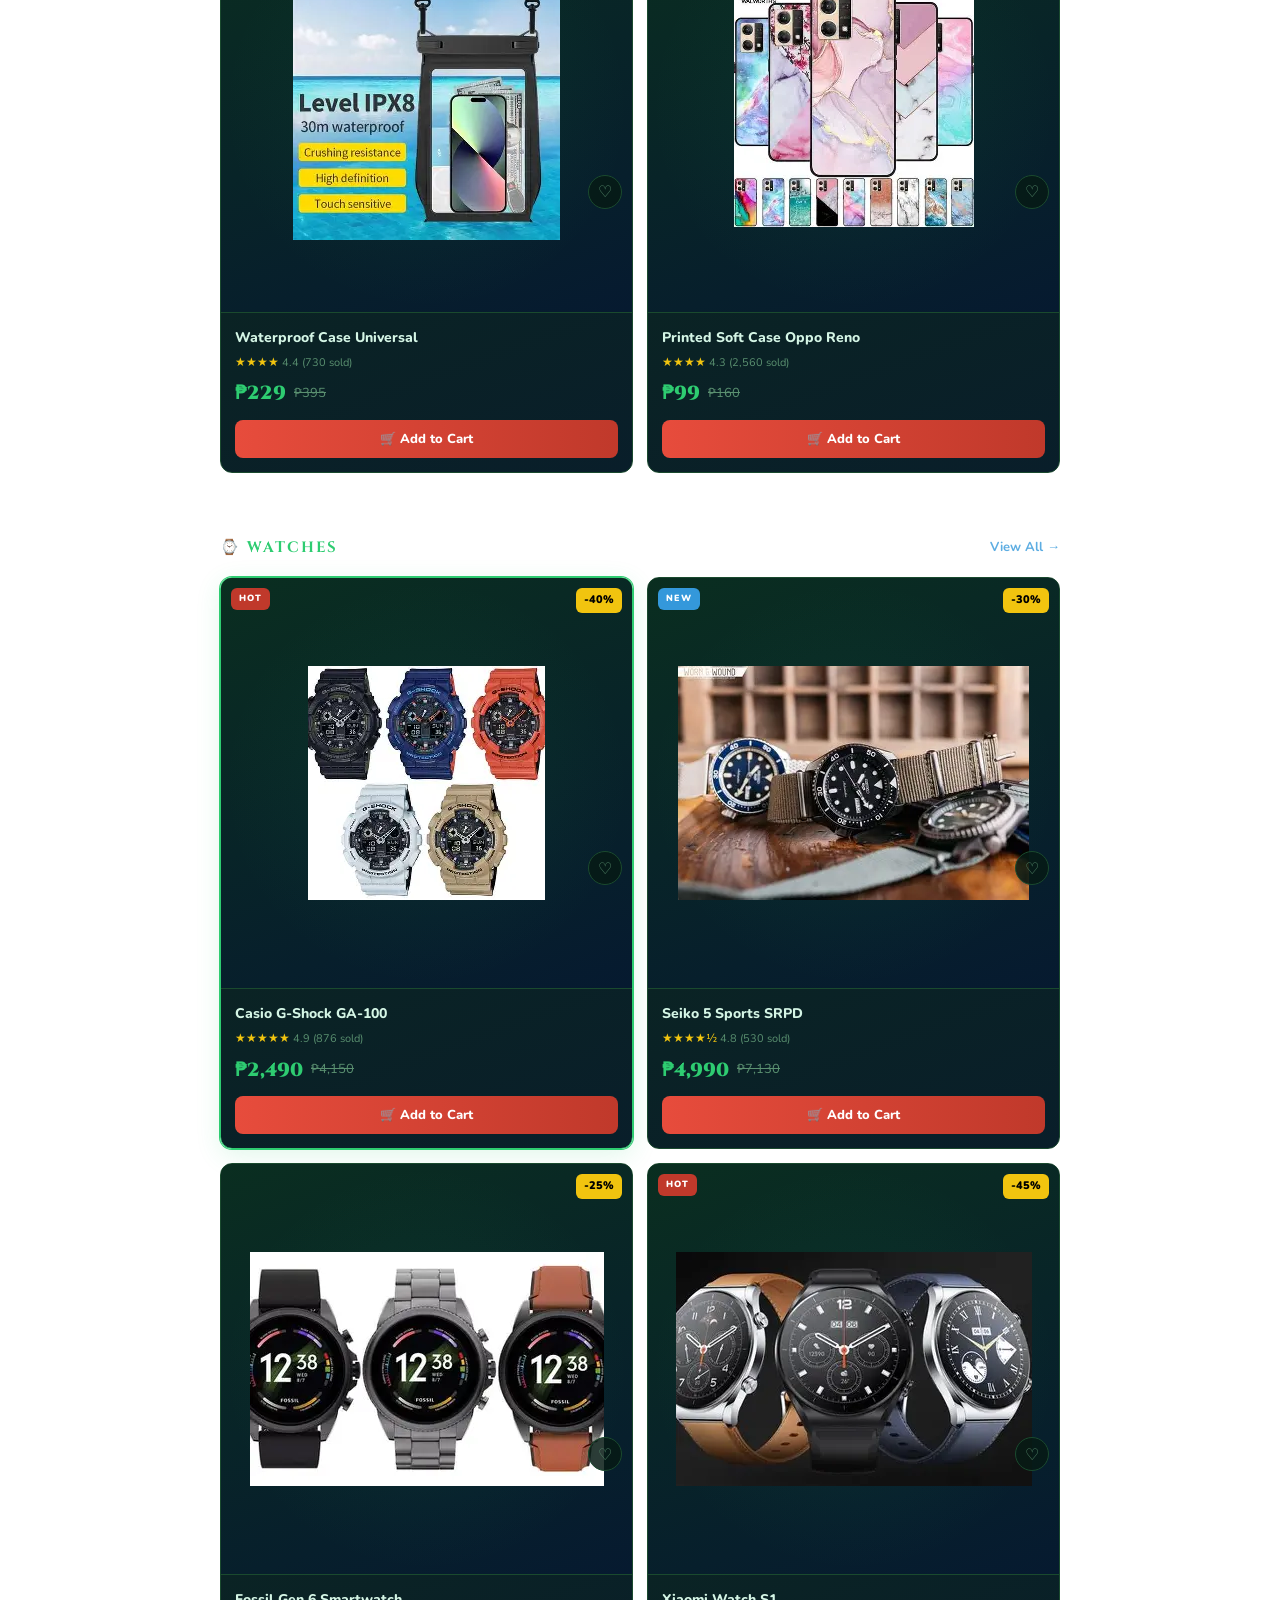
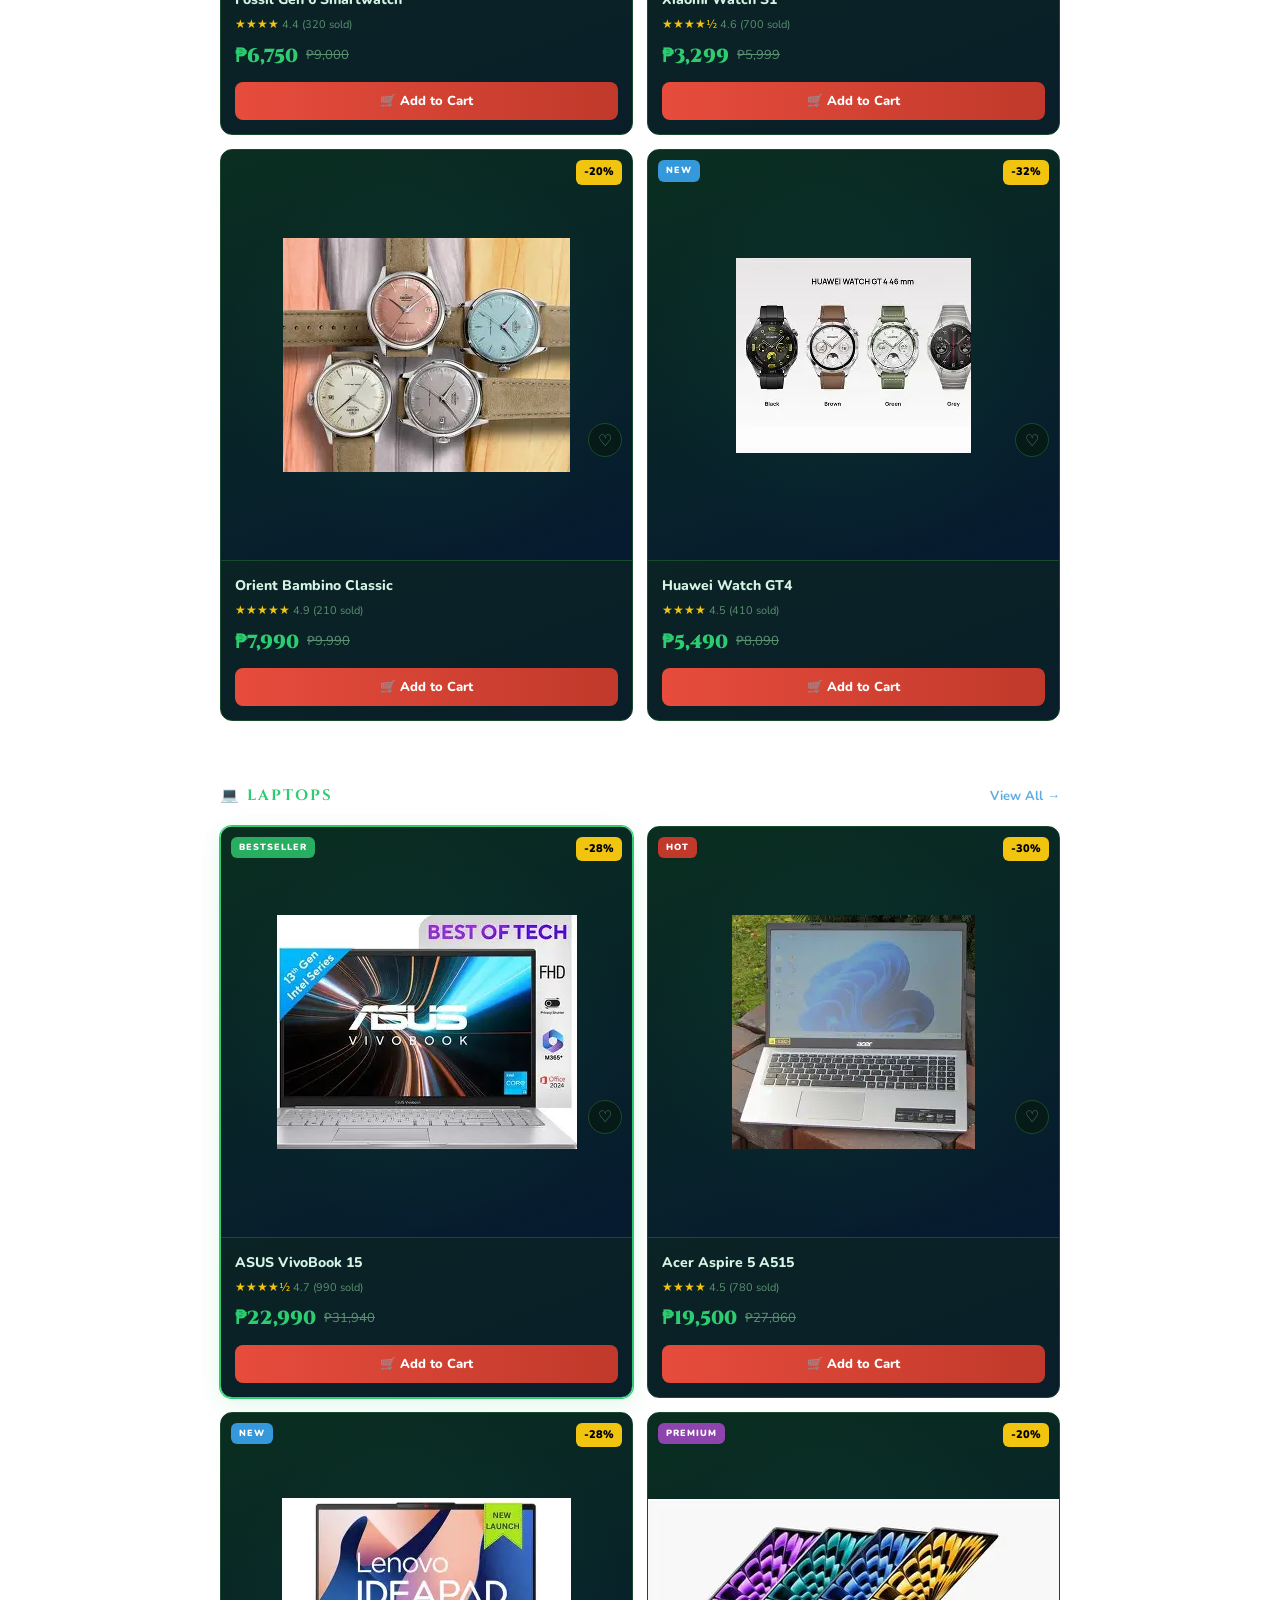
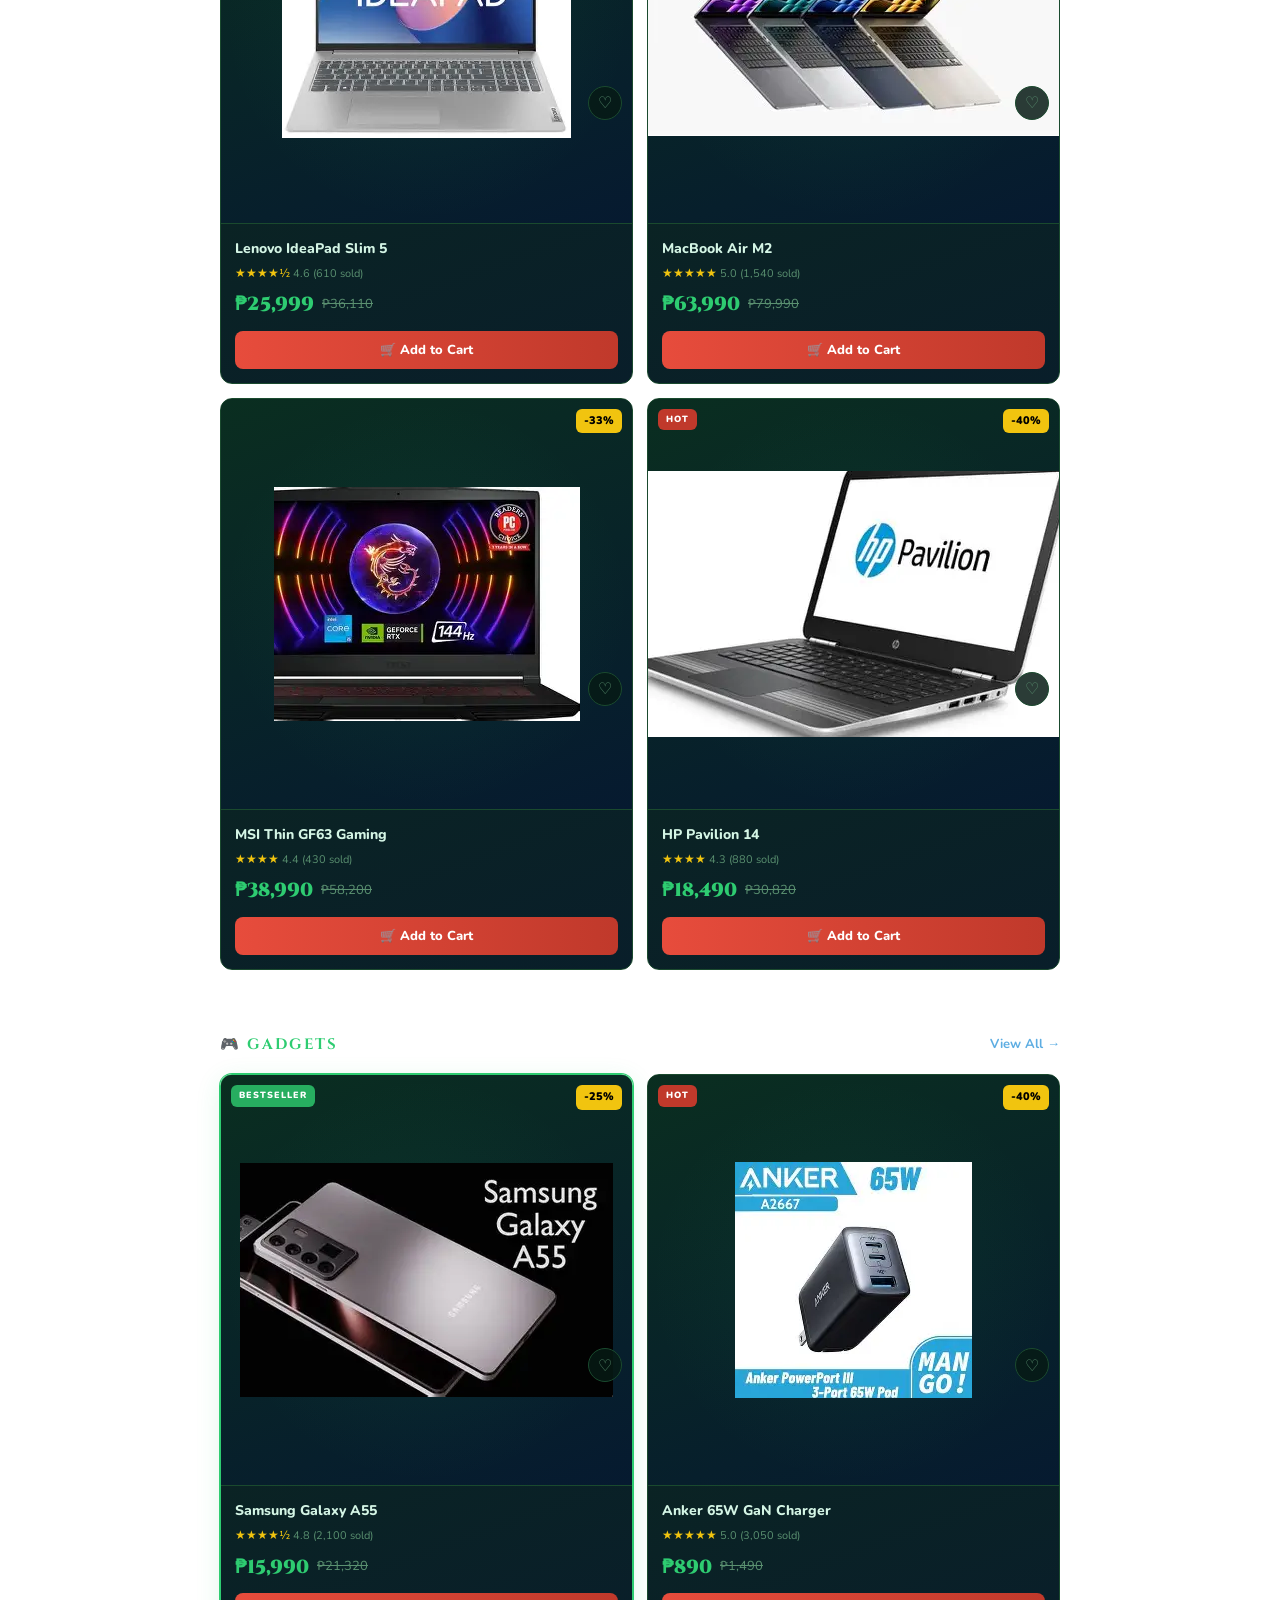
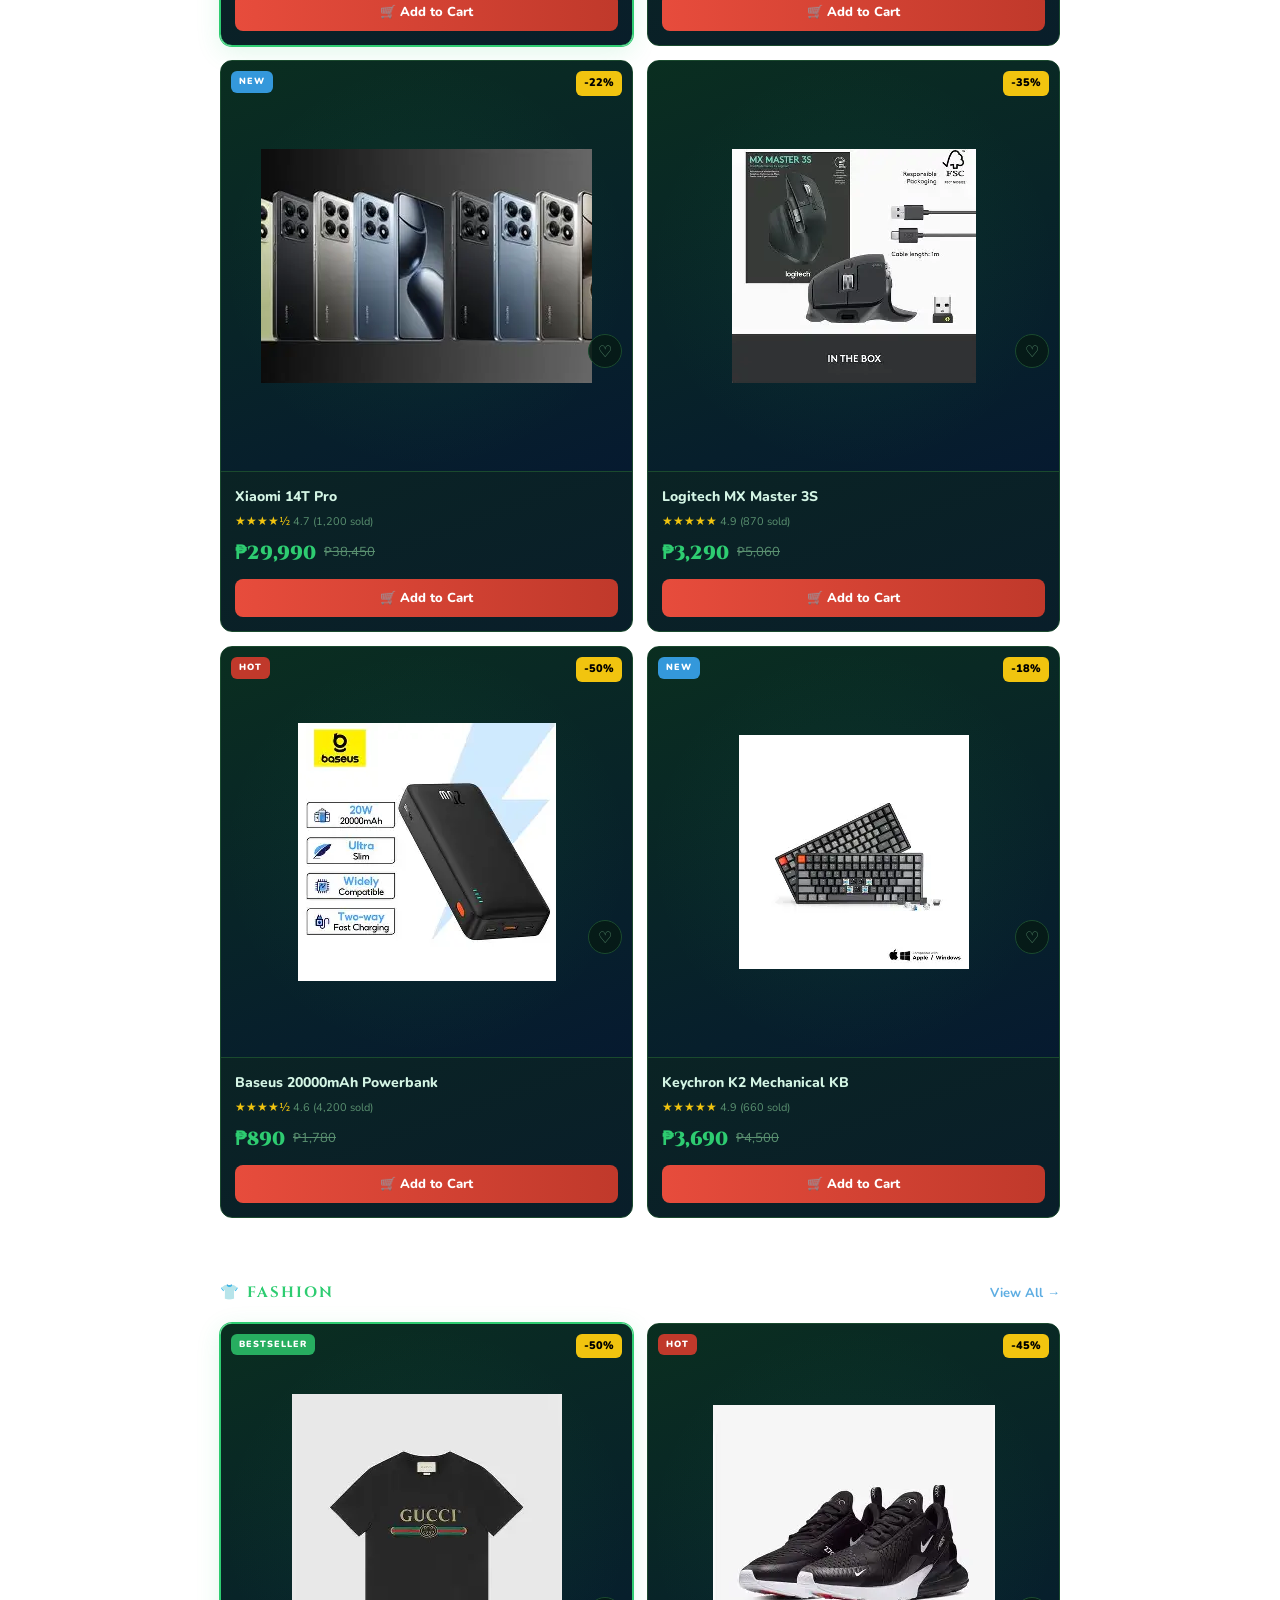
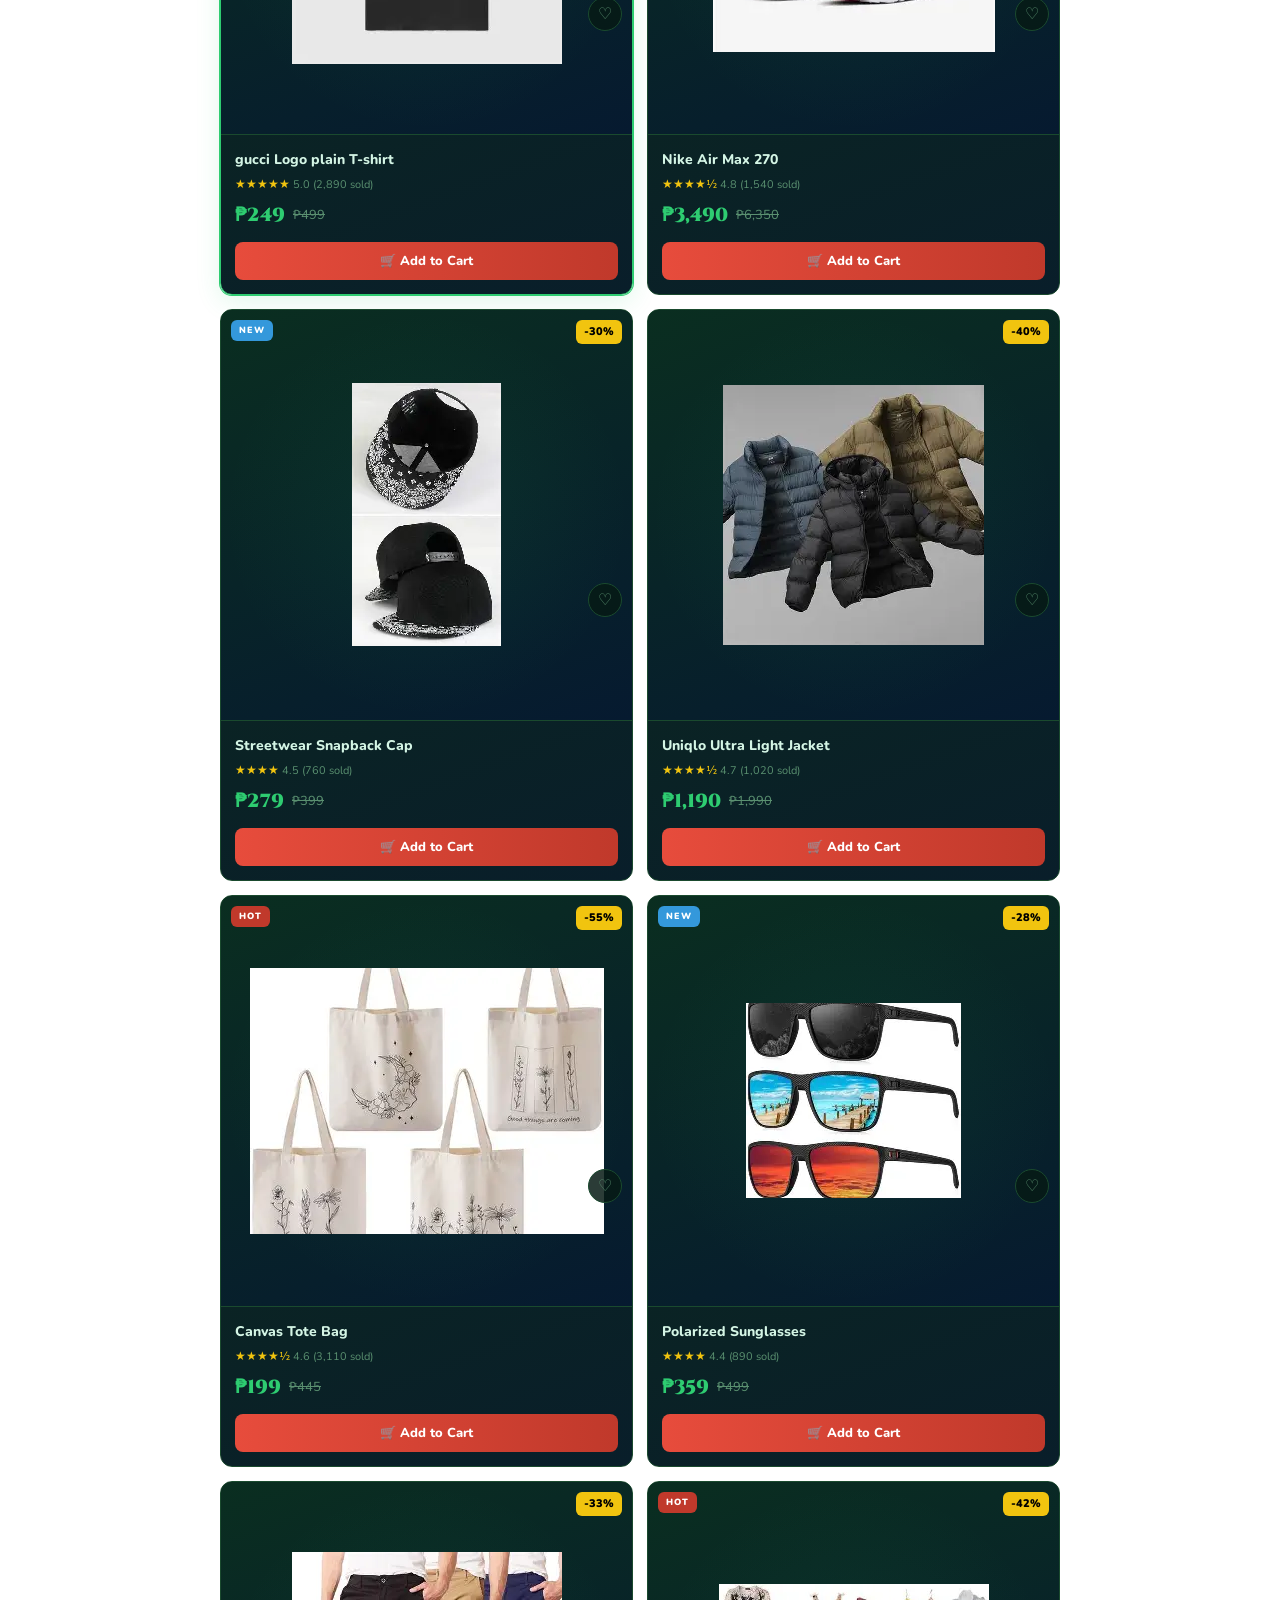
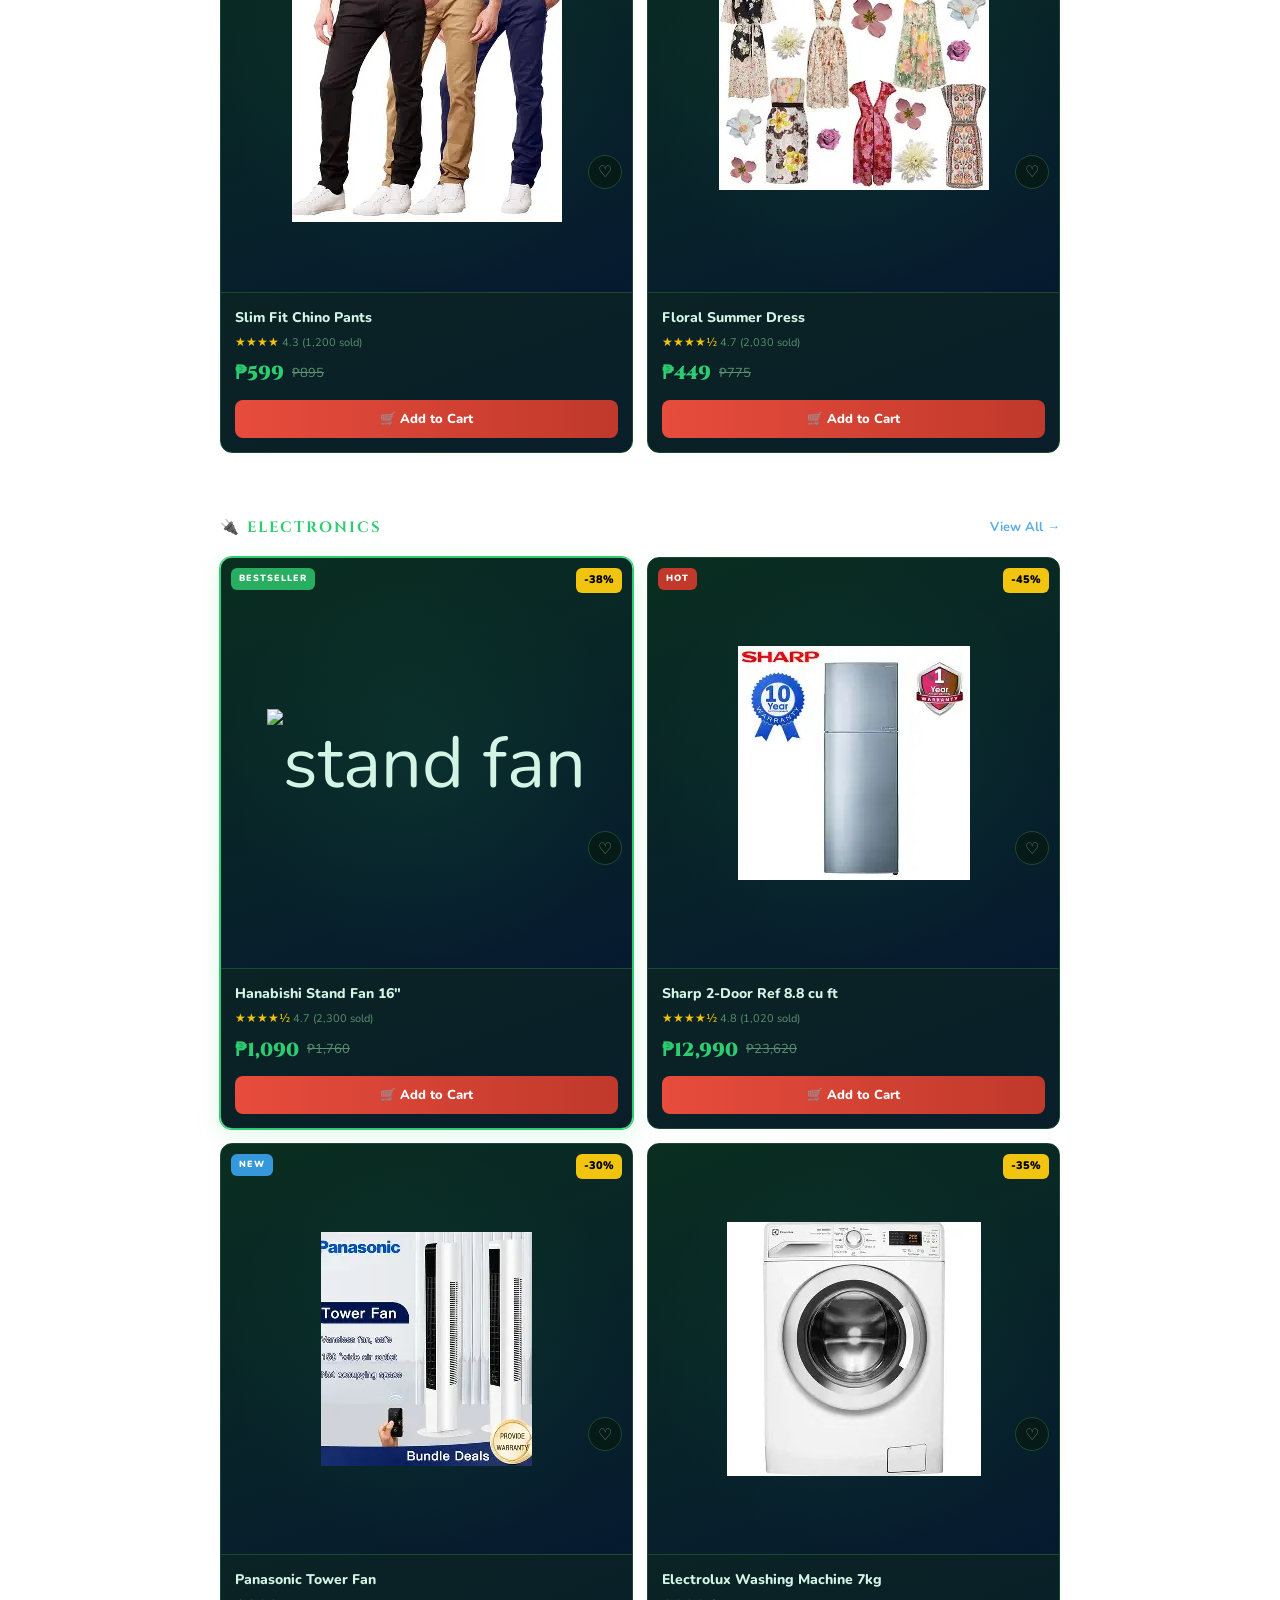
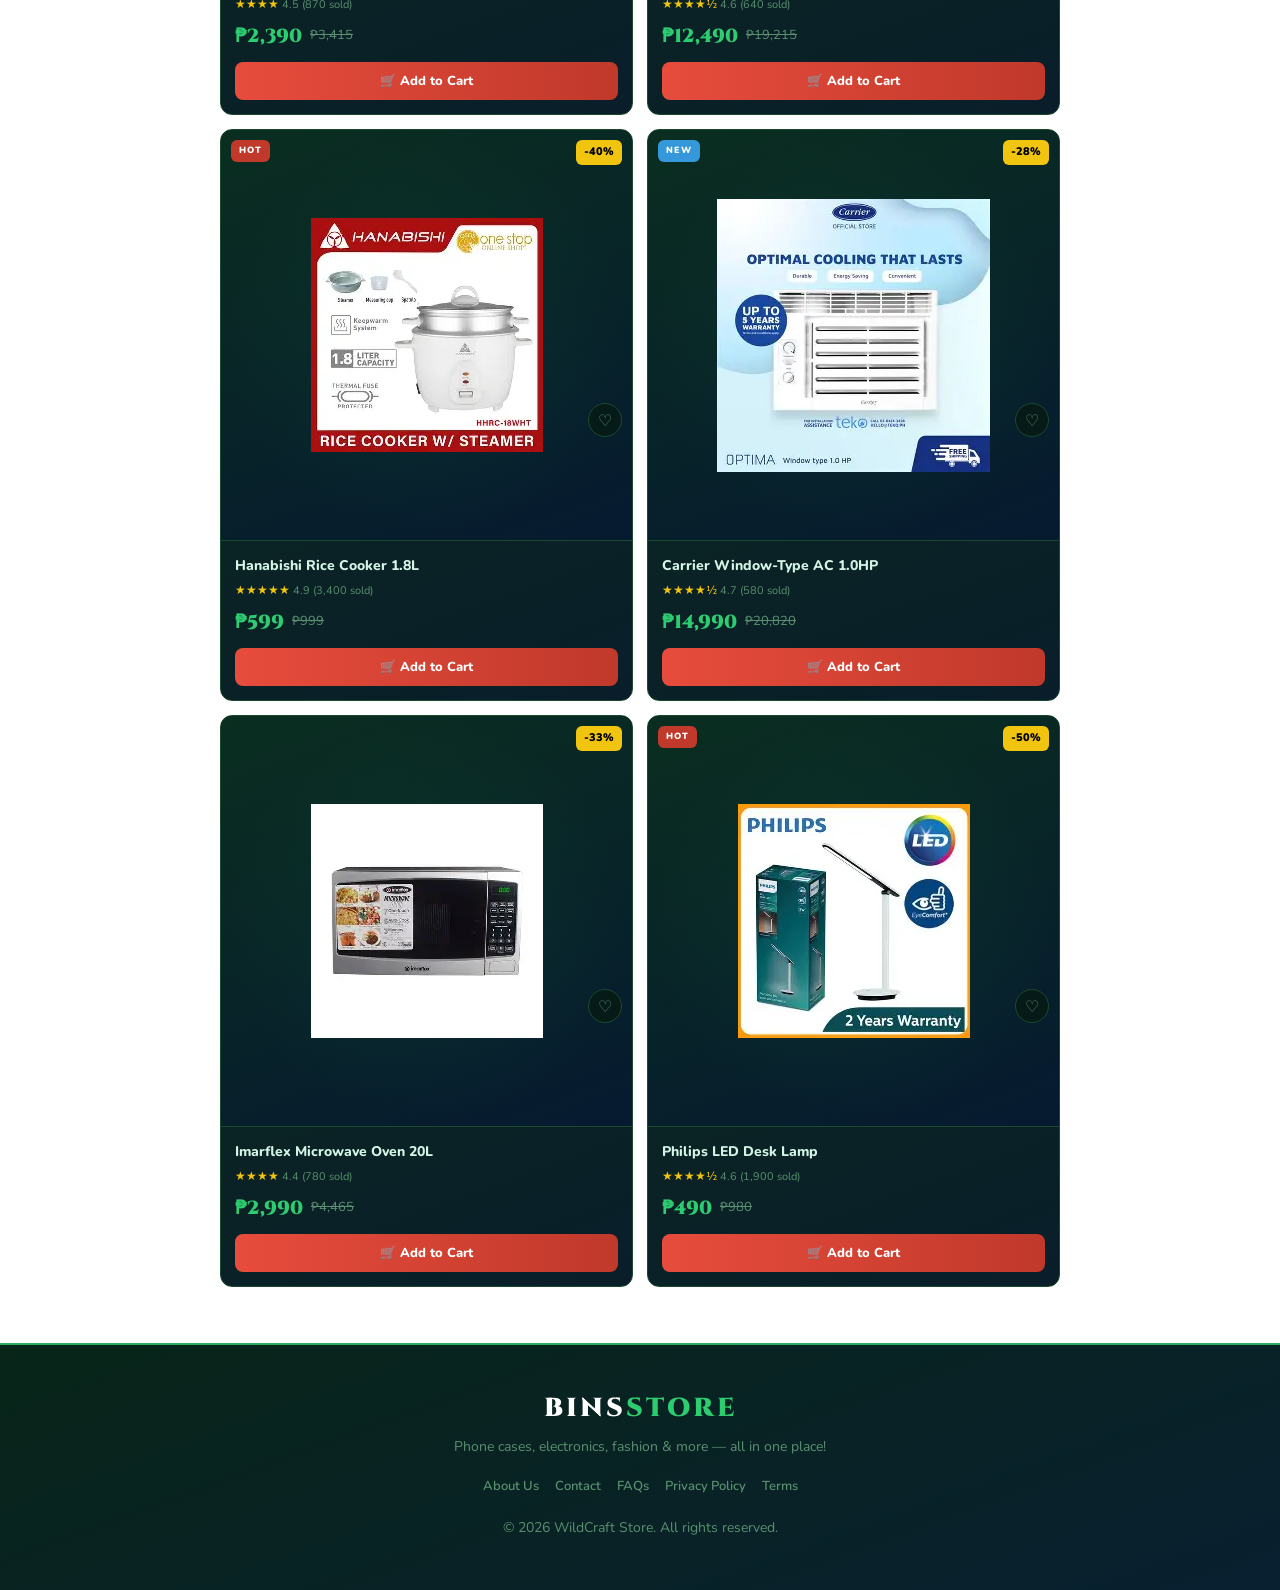
==== commit a48855b4: "Update index.html" ====
--- a/index.html
+++ b/index.html
@@ -687,7 +687,9 @@
     <div class="product-grid">
       <div class="product-card featured">
         <div class="product-badges"><span class="badge-tag bestseller">BESTSELLER</span><span class="badge-discount">-38%</span></div>
-        <div class="product-img">OUT OF STOCK</div>
+        <div class="product-img">
+  <img src="stand.webp" alt="stand fan">
+</div>
         <button class="wishlist">♡</button>
         <div class="product-info">
           <h3>Hanabishi Stand Fan 16"</h3>
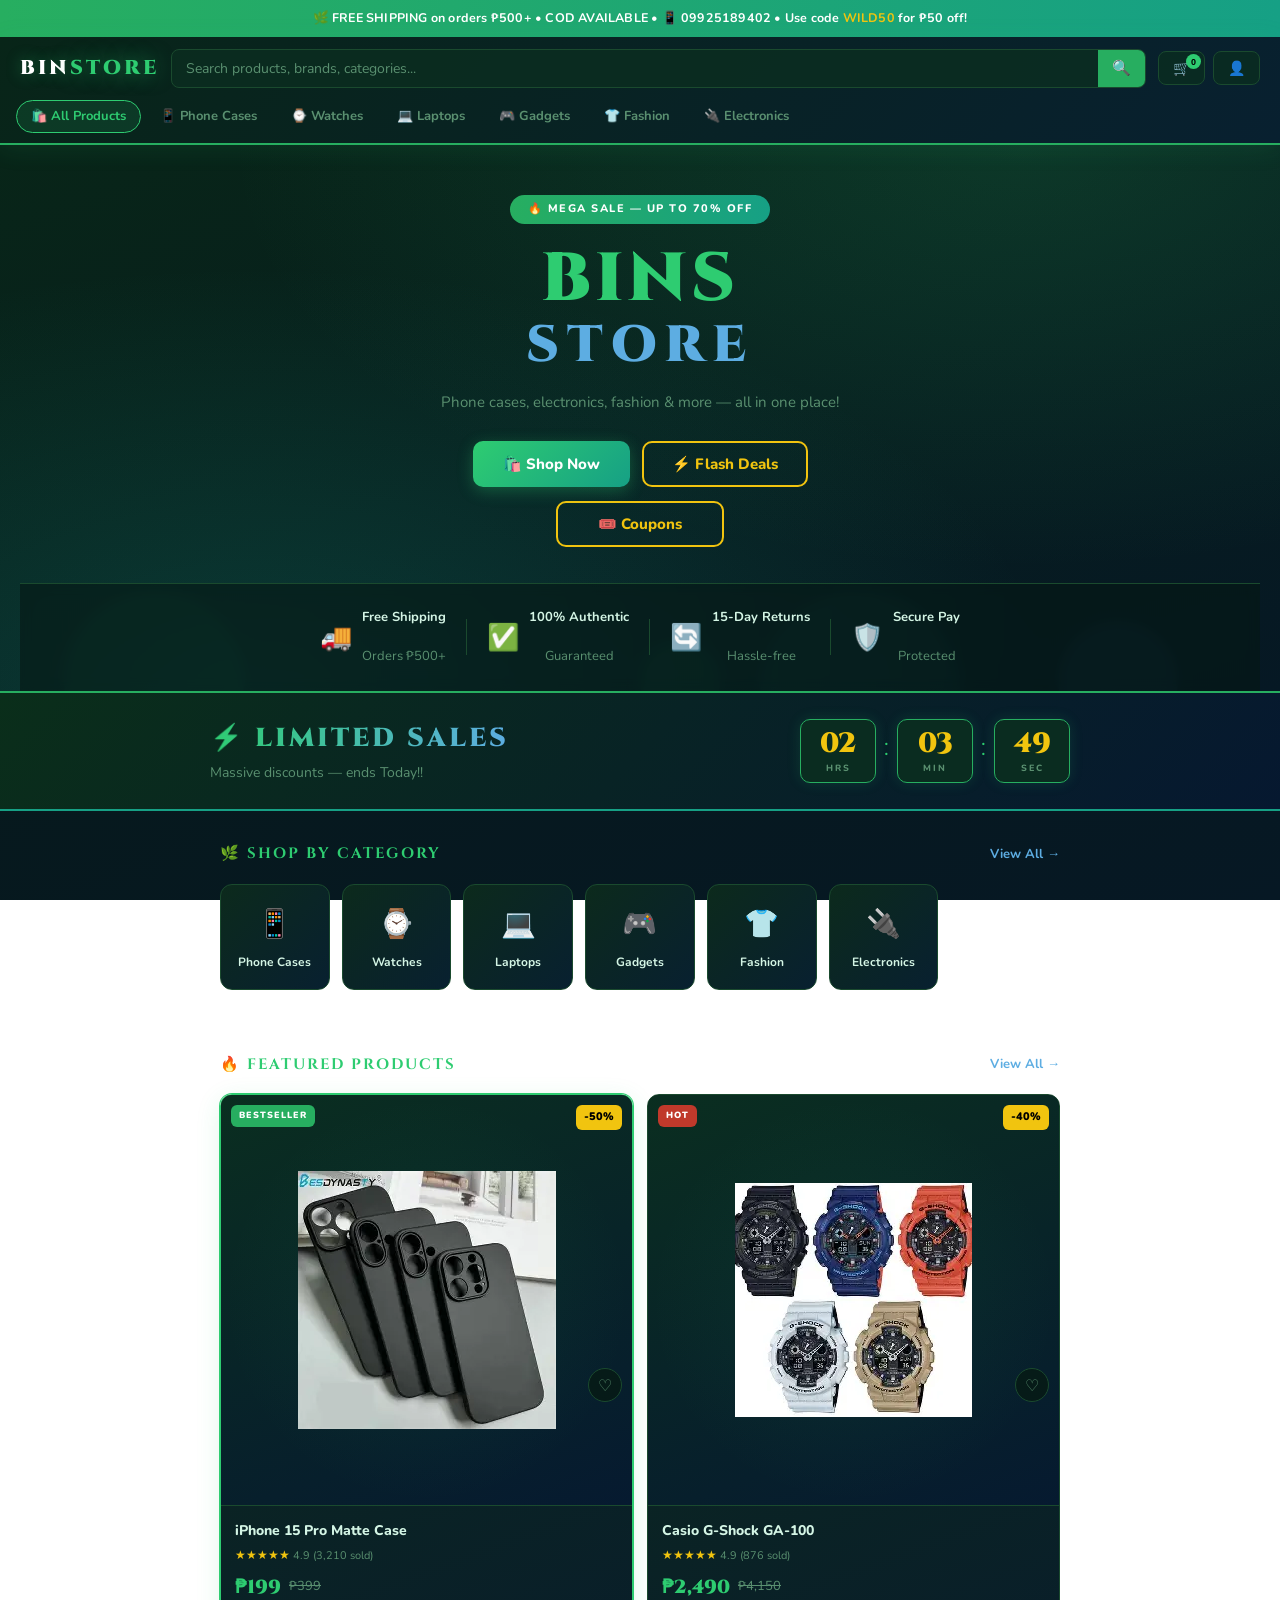
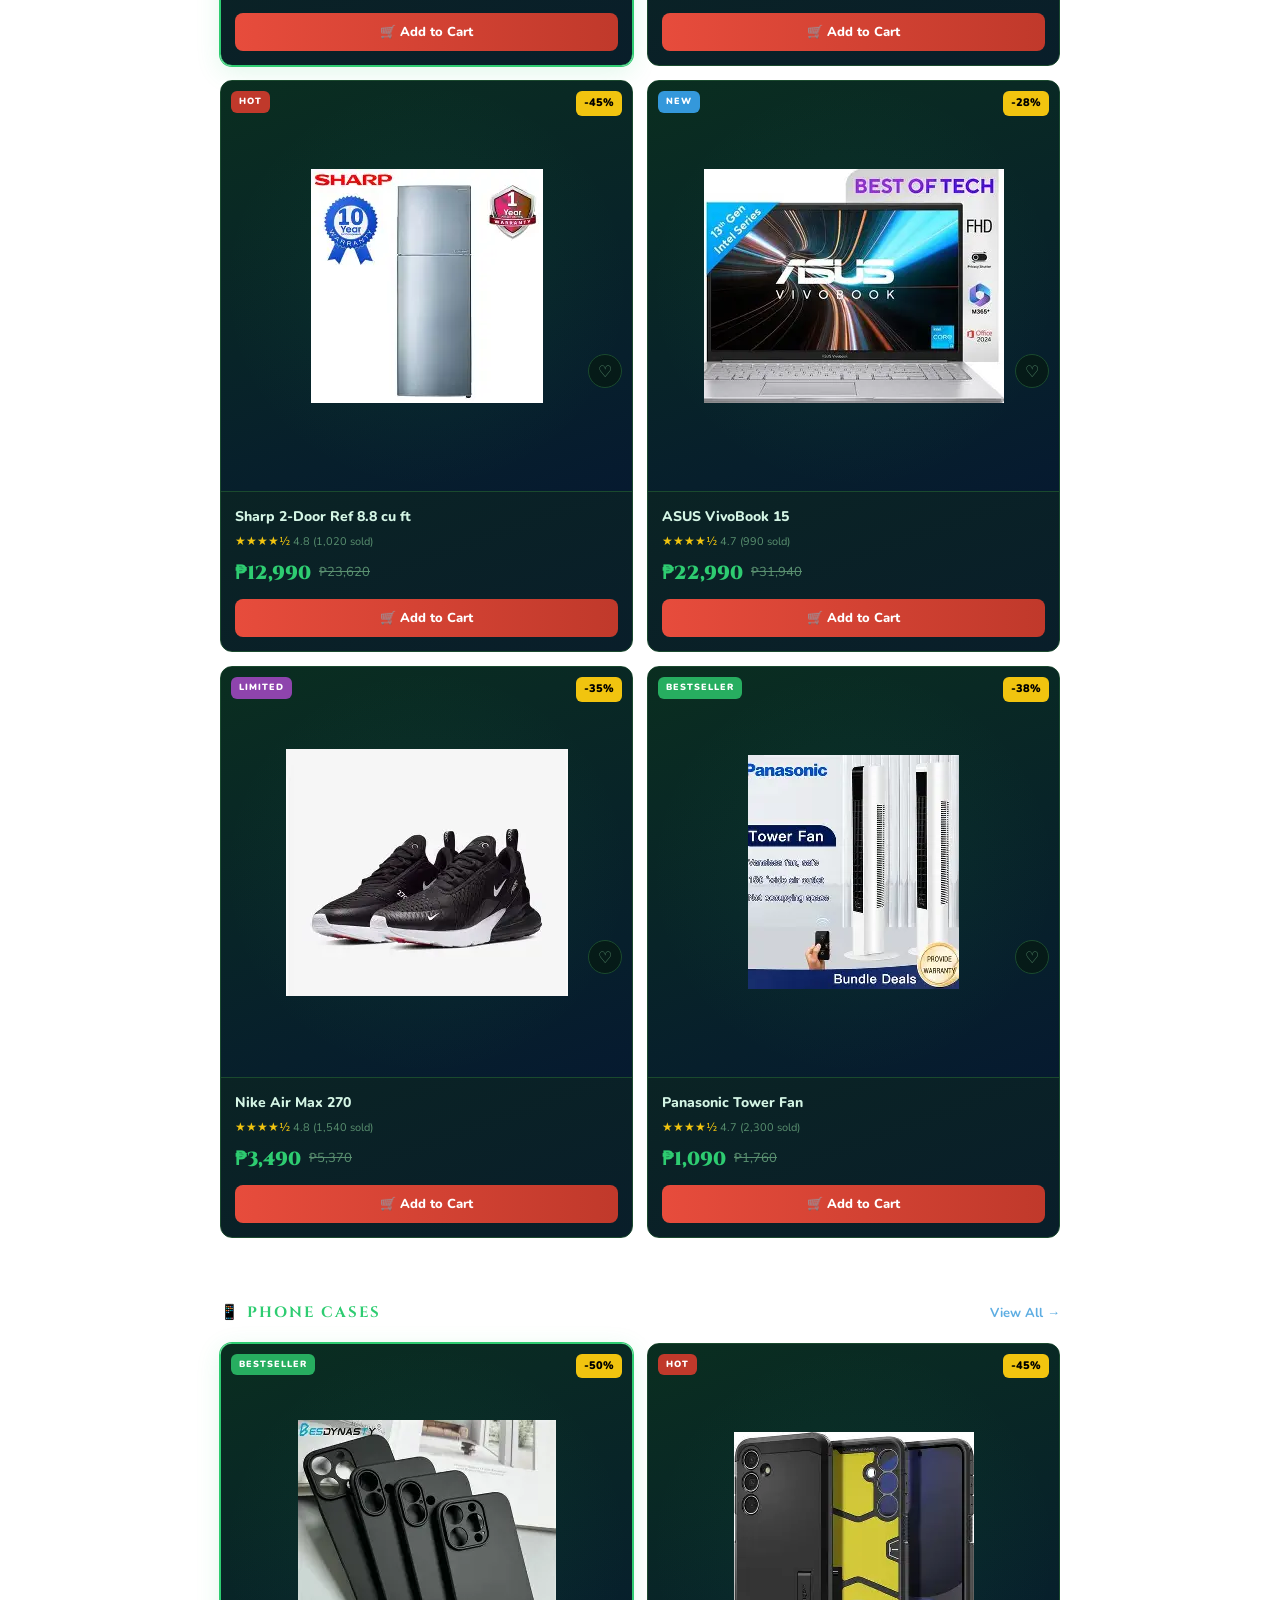
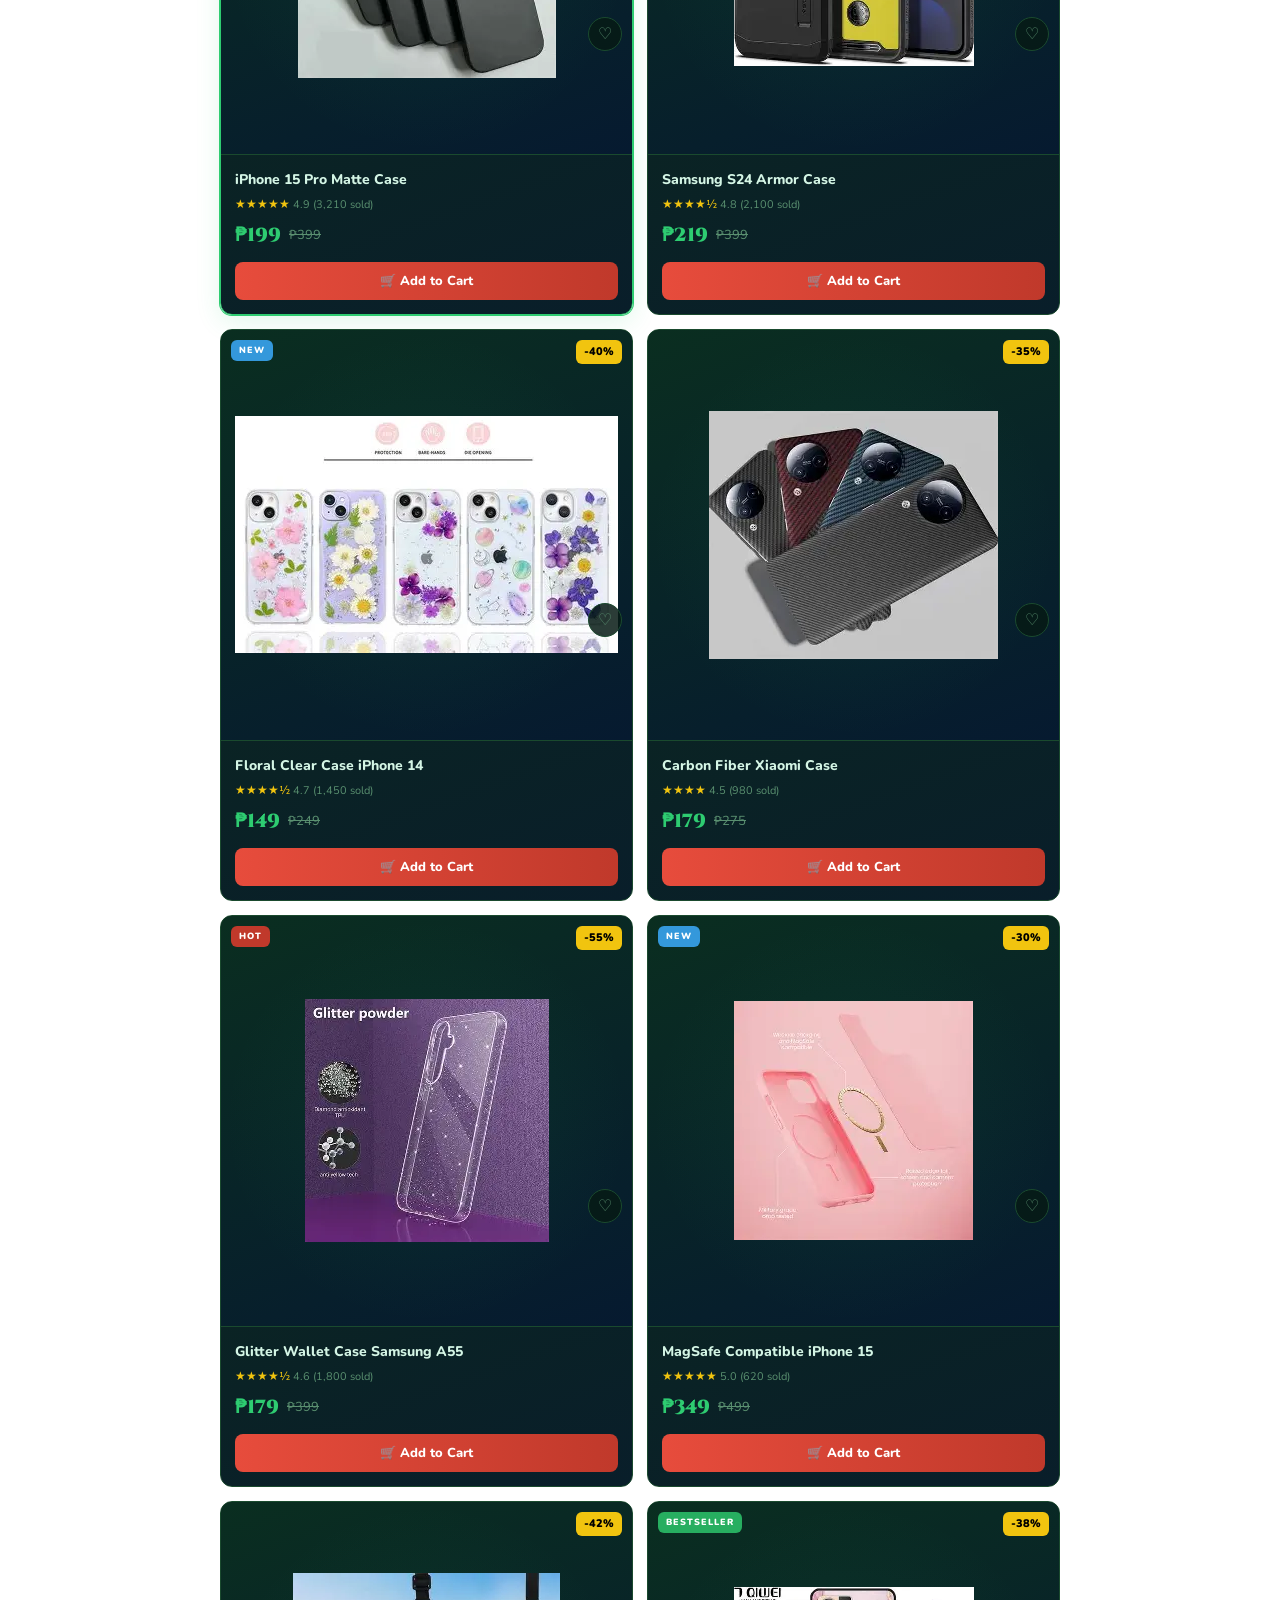
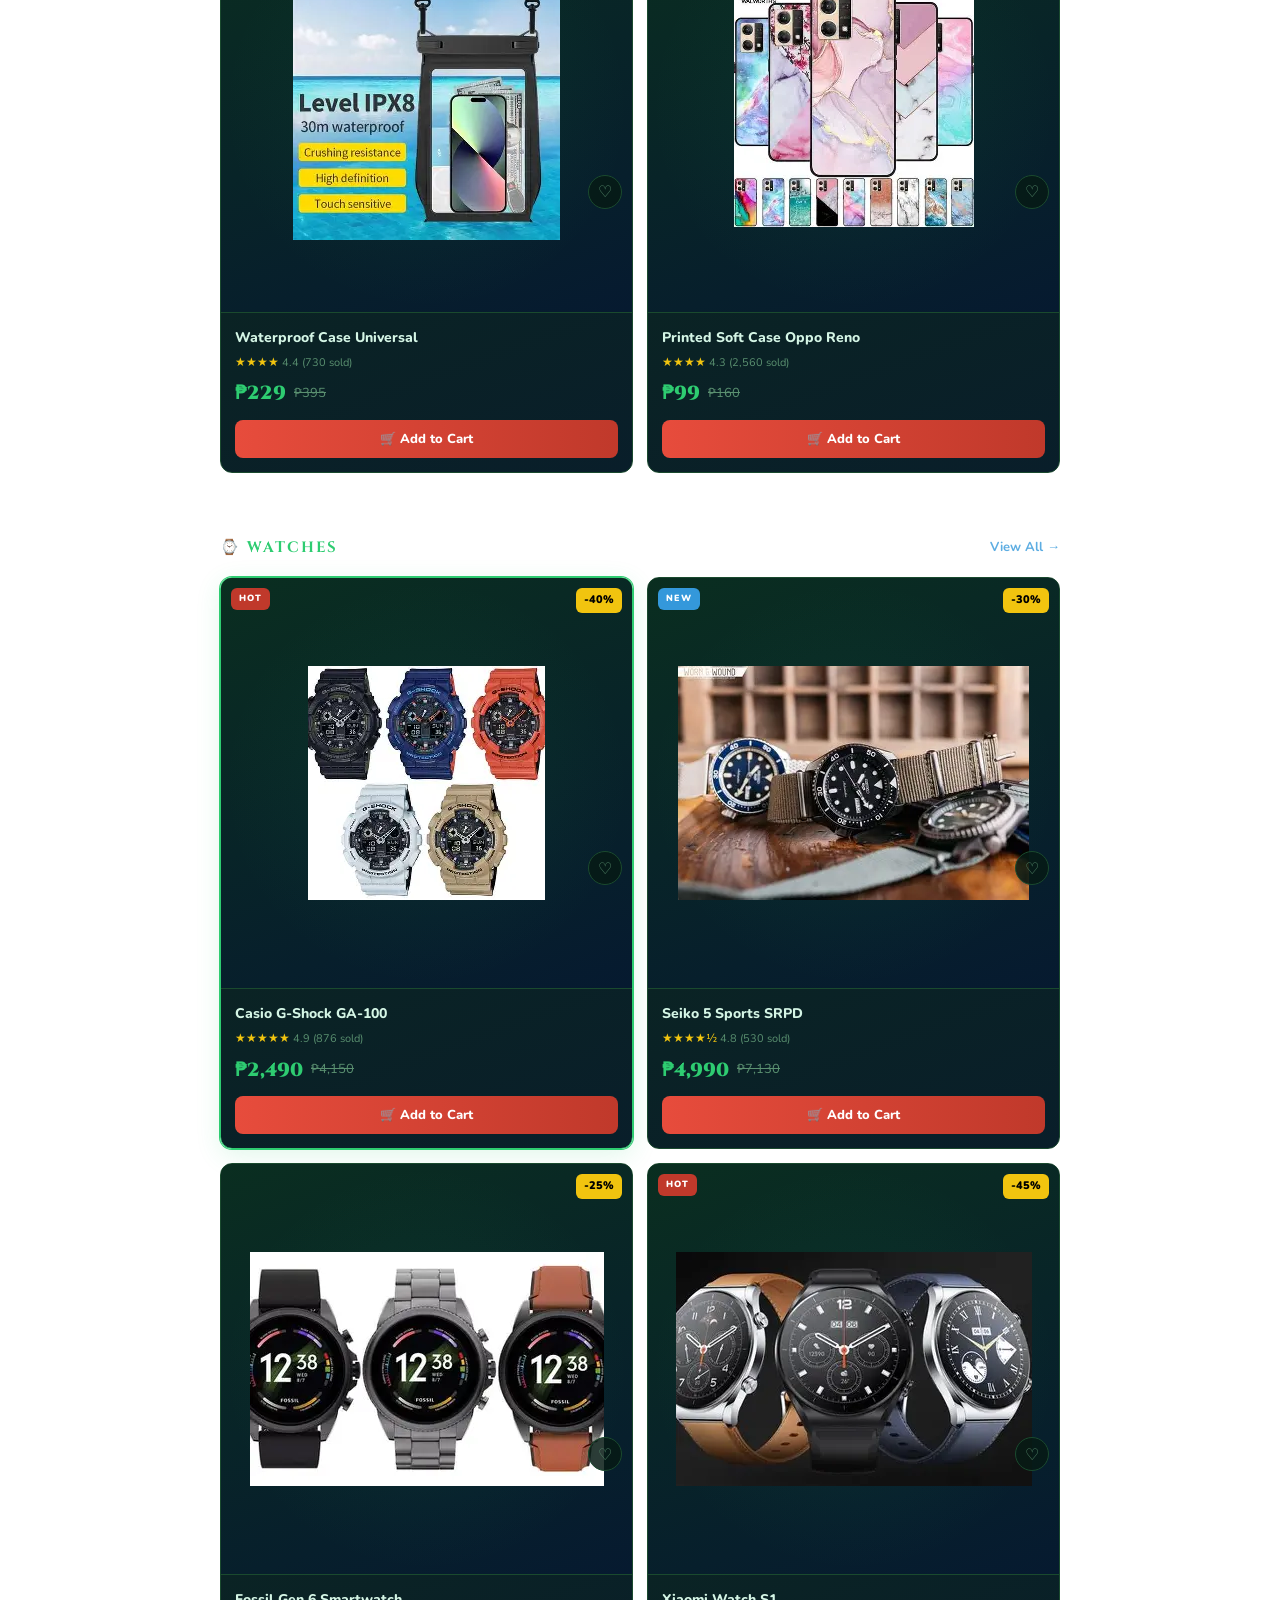
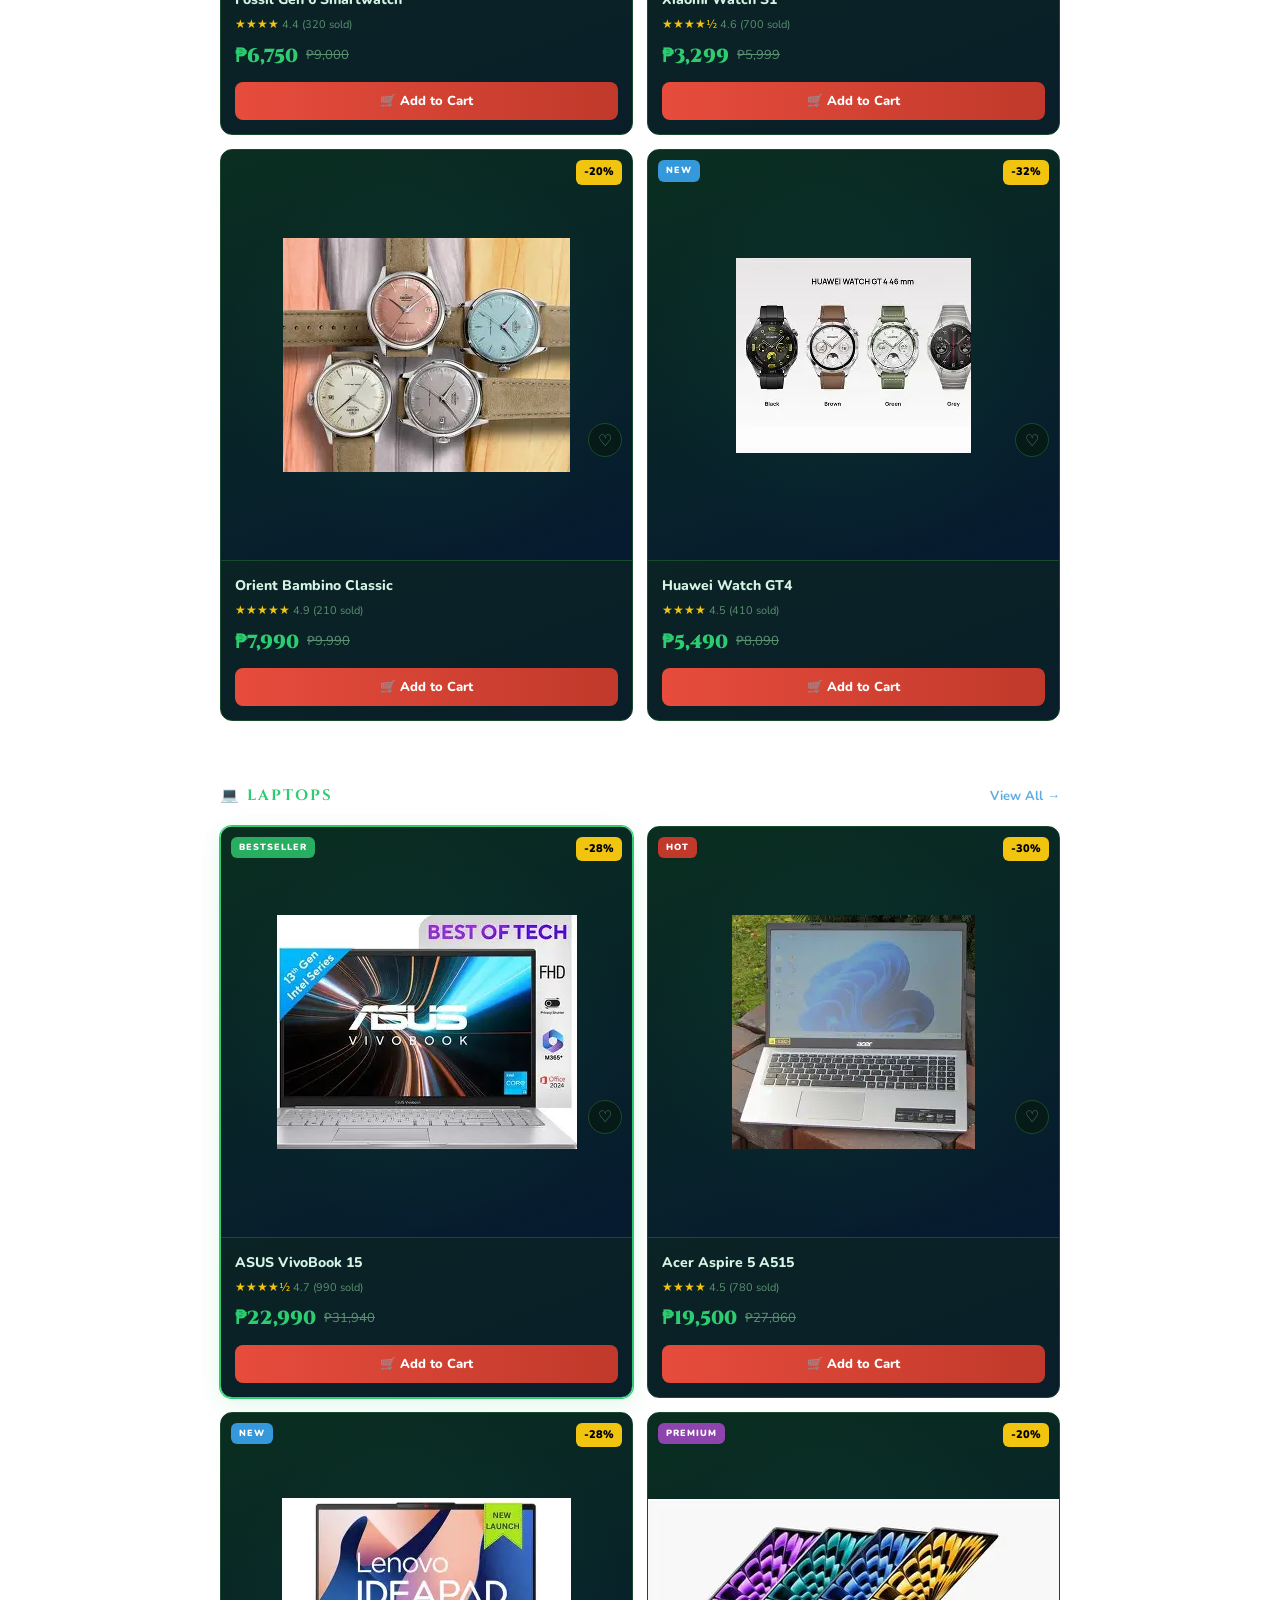
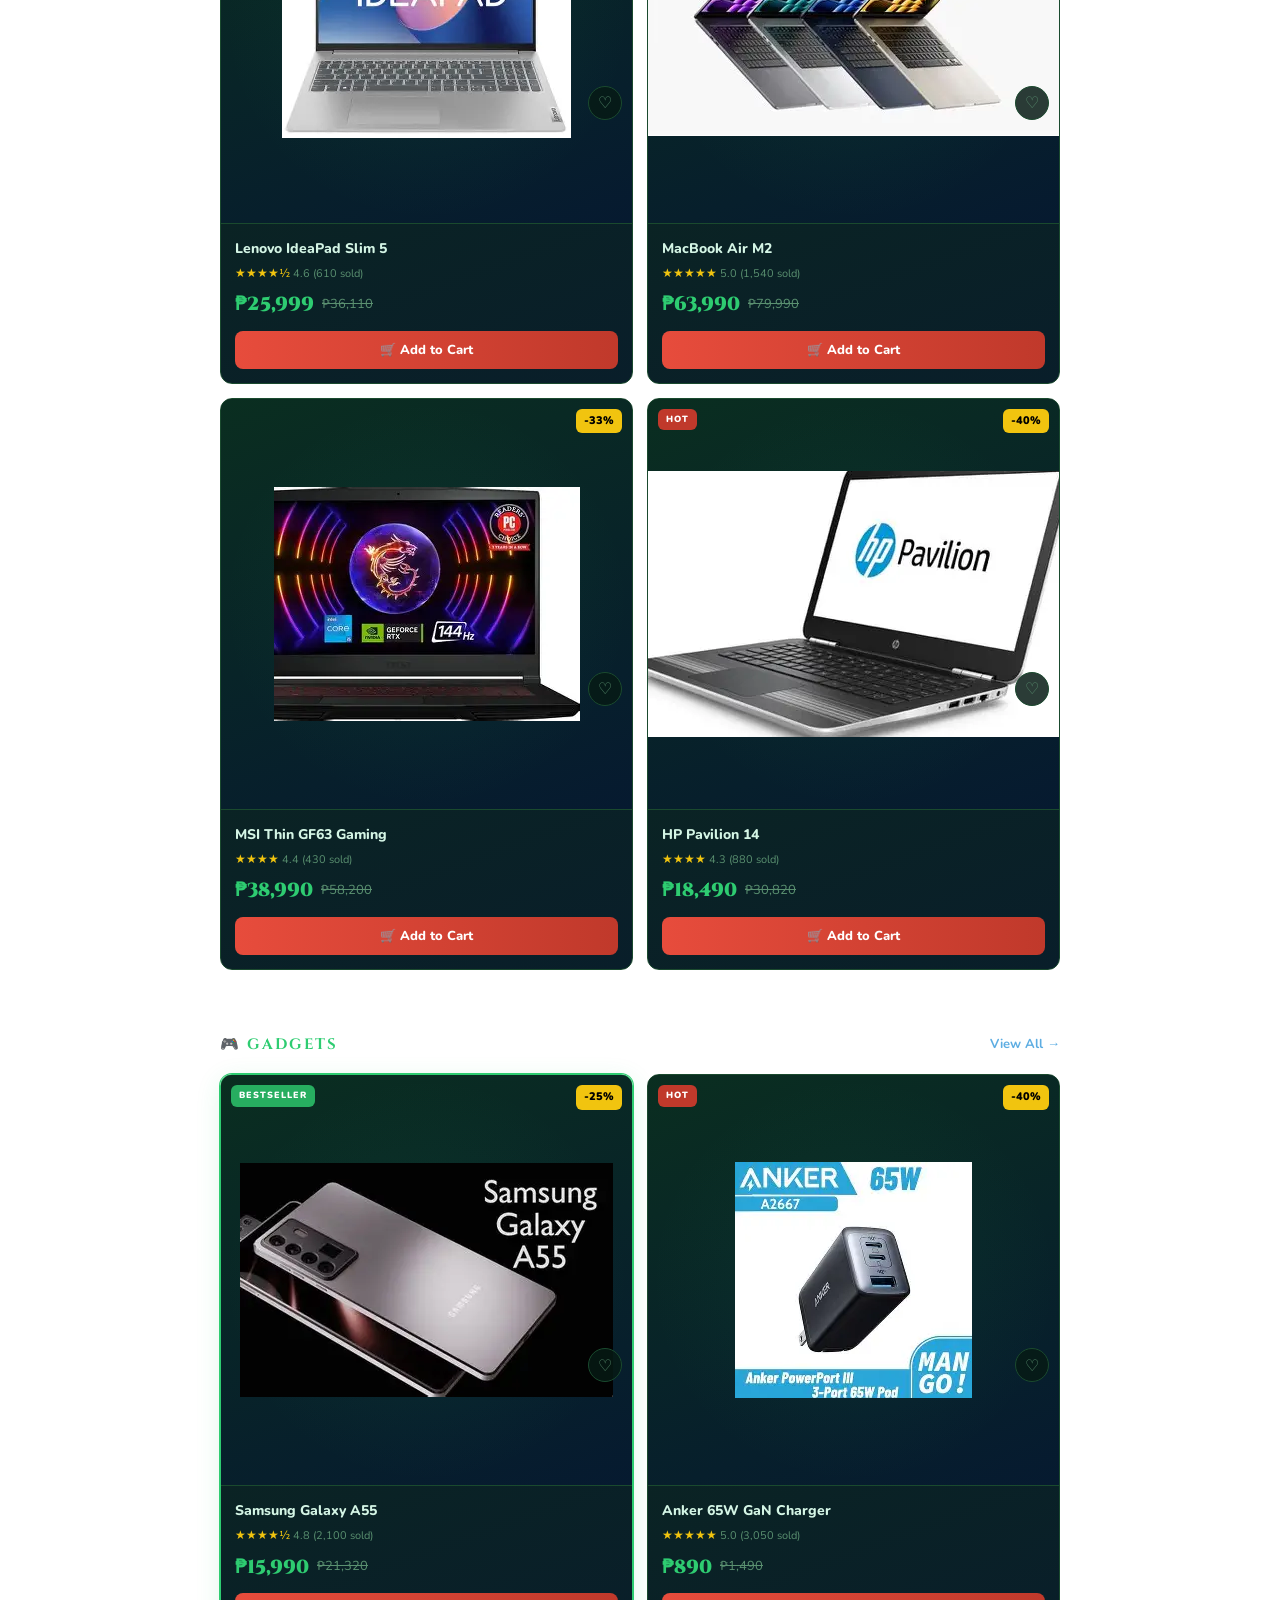
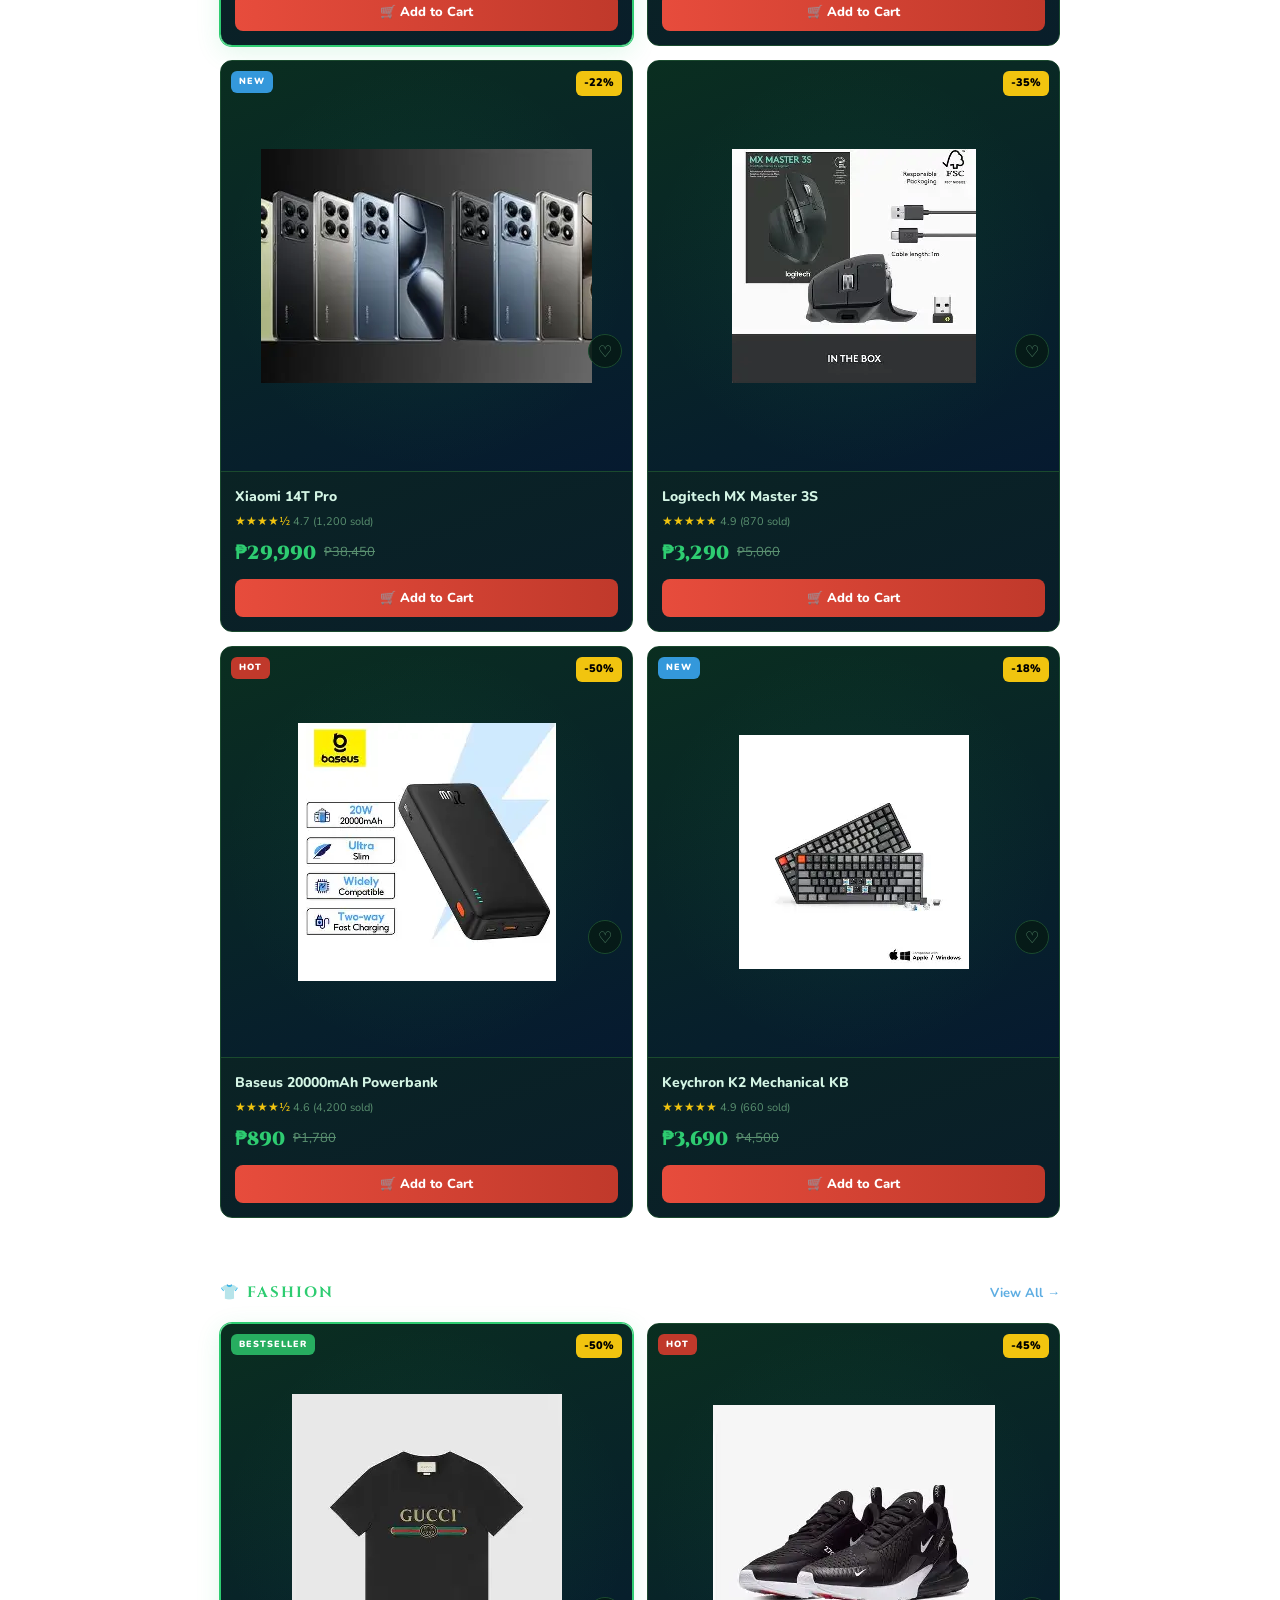
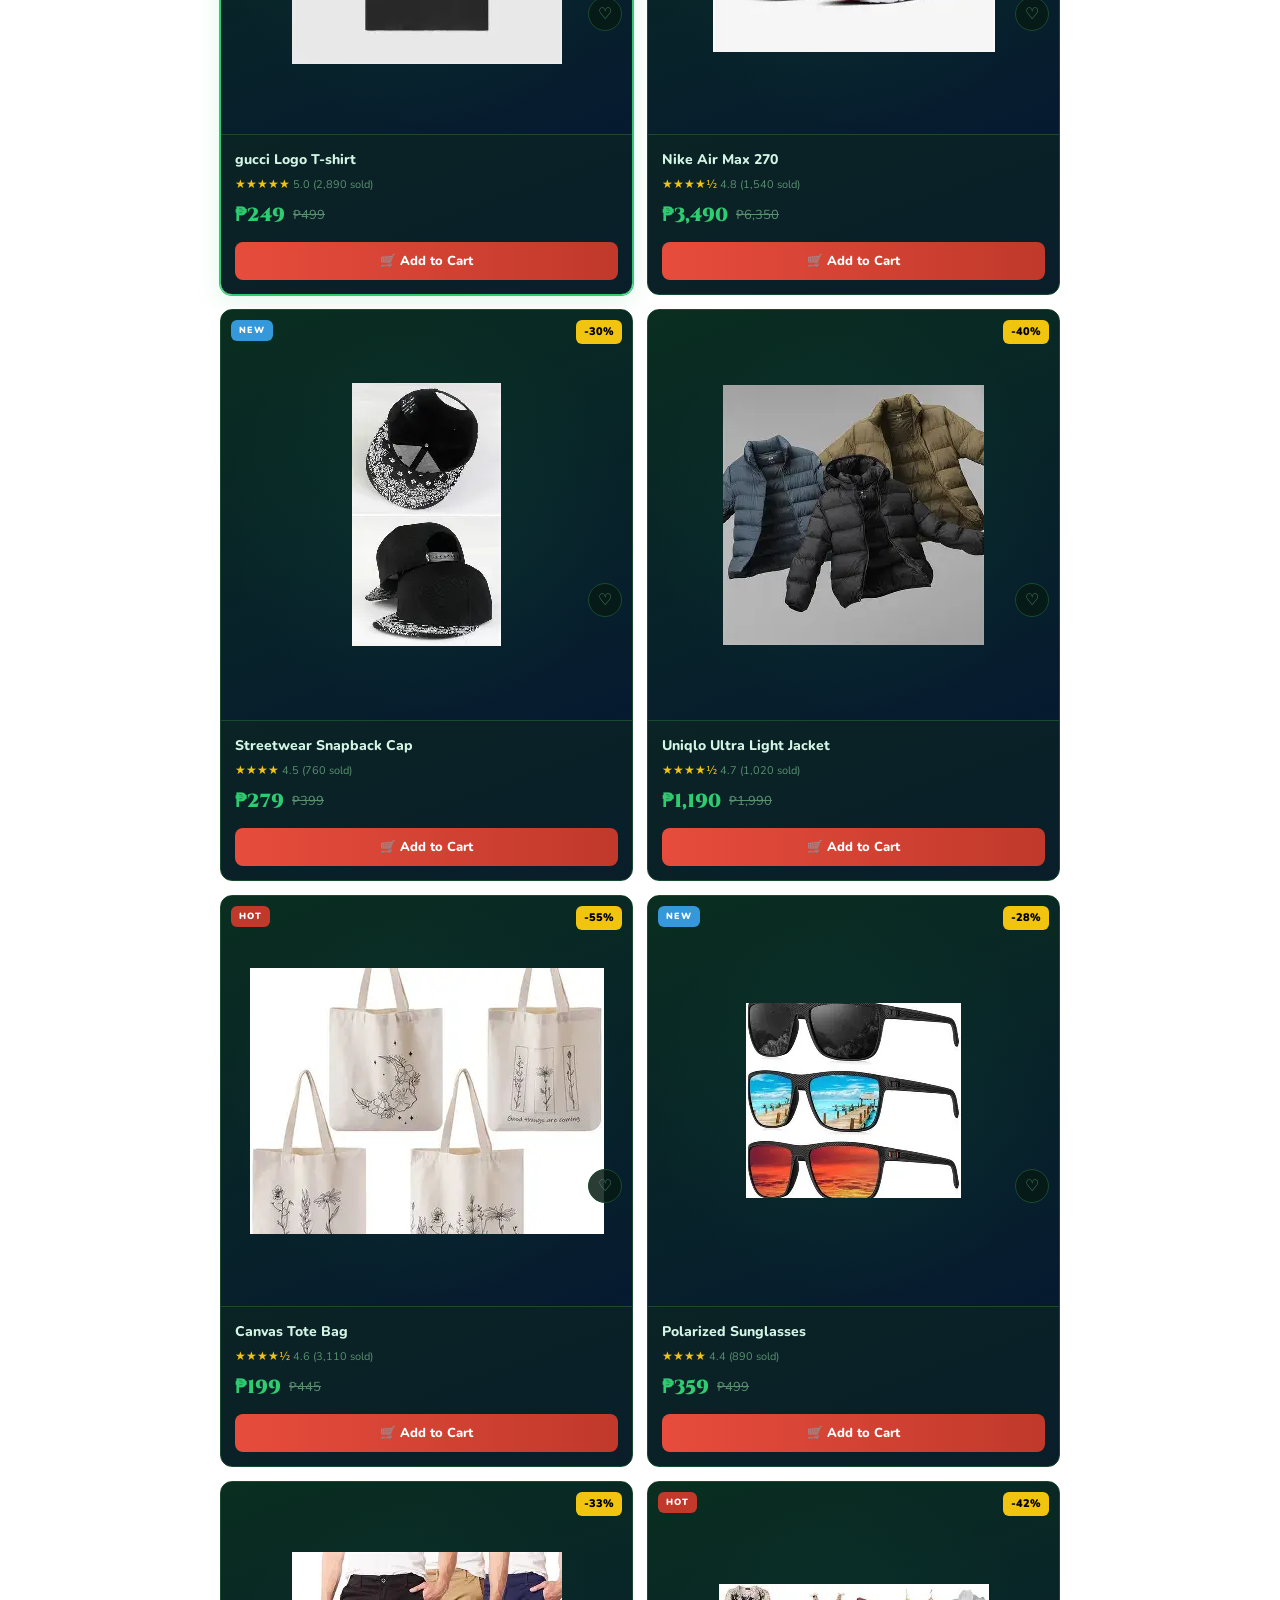
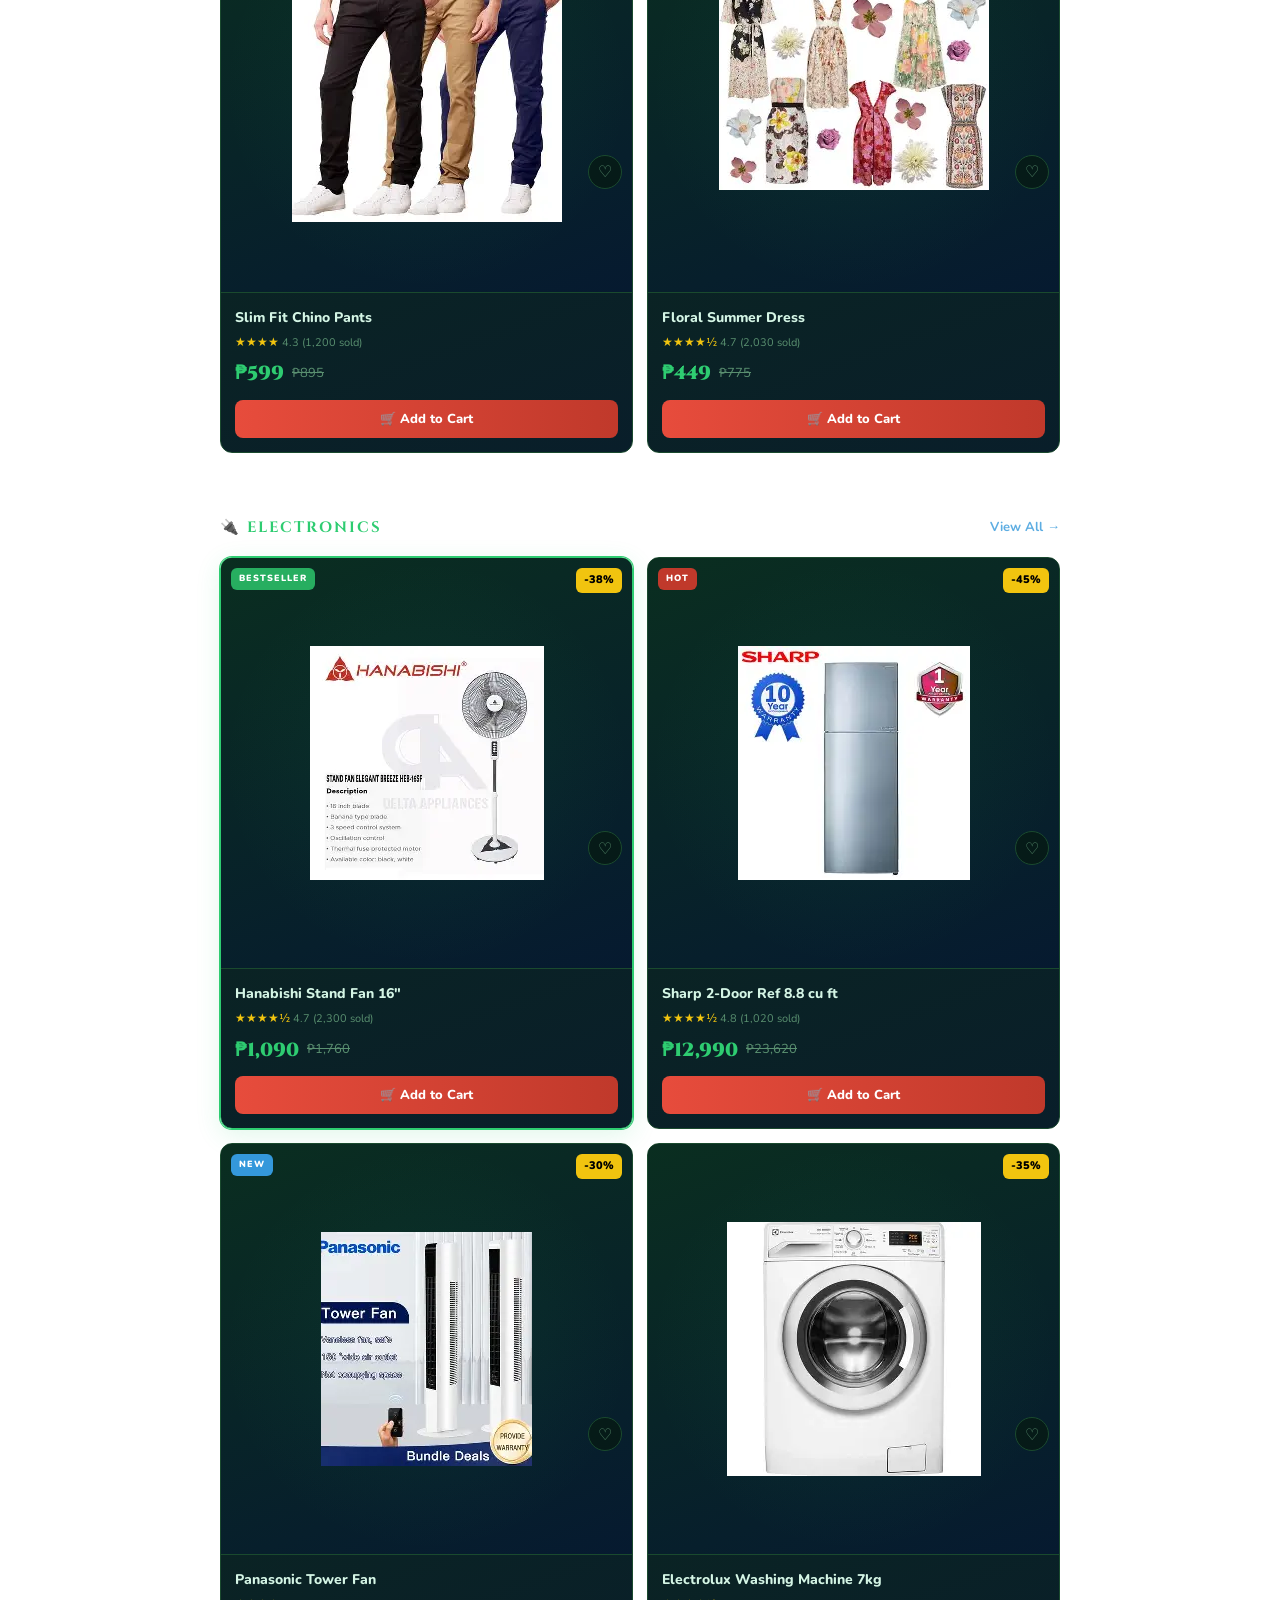
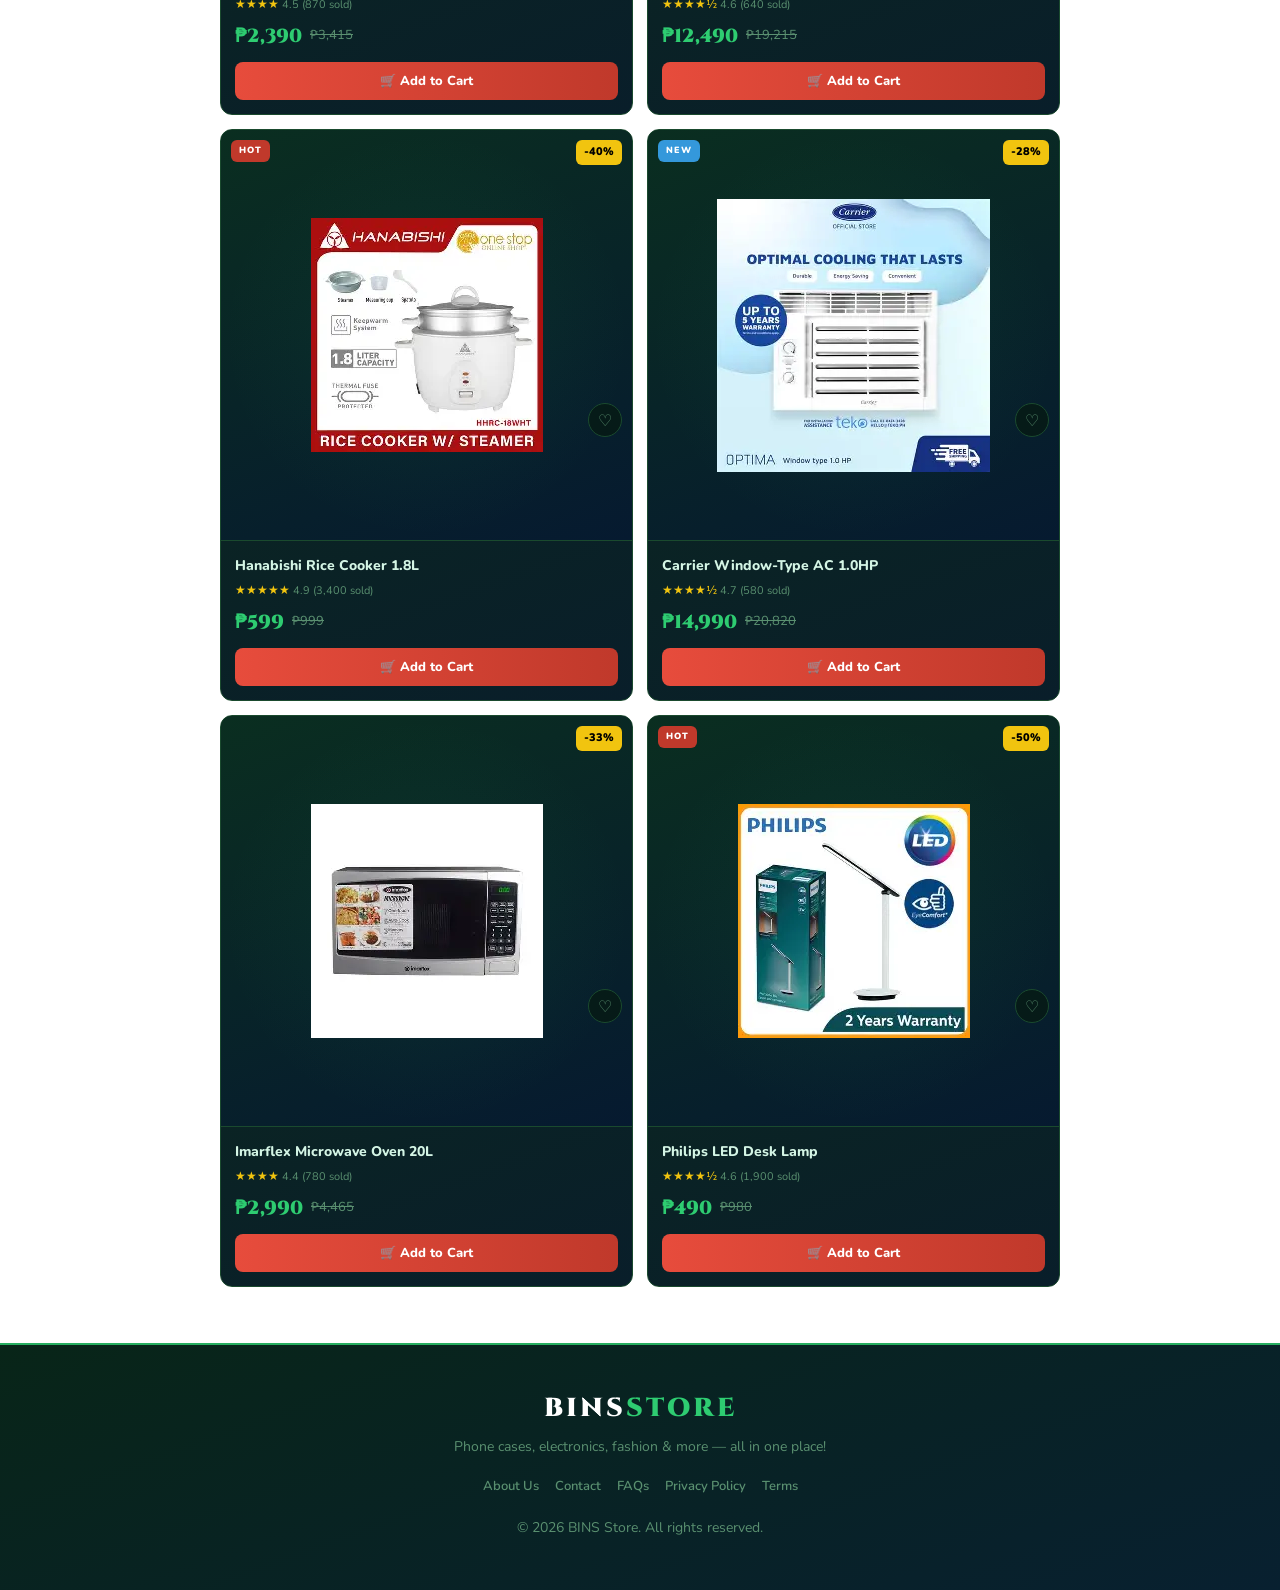
==== commit 52adf8a6: "Update index.html" ====
--- a/index.html
+++ b/index.html
@@ -579,7 +579,7 @@
 
         <button class="wishlist">♡</button>
         <div class="product-info">
-          <h3>gucci Logo plain T-shirt </h3>
+          <h3>gucci Logo T-shirt </h3>
           <div class="stars">★★★★★ <span class="reviews">5.0 (2,890 sold)</span></div>
           <div class="price"><span class="sale-price">₱249</span><span class="orig-price">₱499</span></div>
           <button class="add-cart">🛒 Add to Cart</button>
@@ -804,7 +804,7 @@
         <a href="#">Privacy Policy</a>
         <a href="#">Terms</a>
       </div>
-      <p class="footer-copy">© 2026 WildCraft Store. All rights reserved.</p>
+      <p class="footer-copy">© 2026 BINS Store. All rights reserved.</p>
     </div>
   </footer>
 
